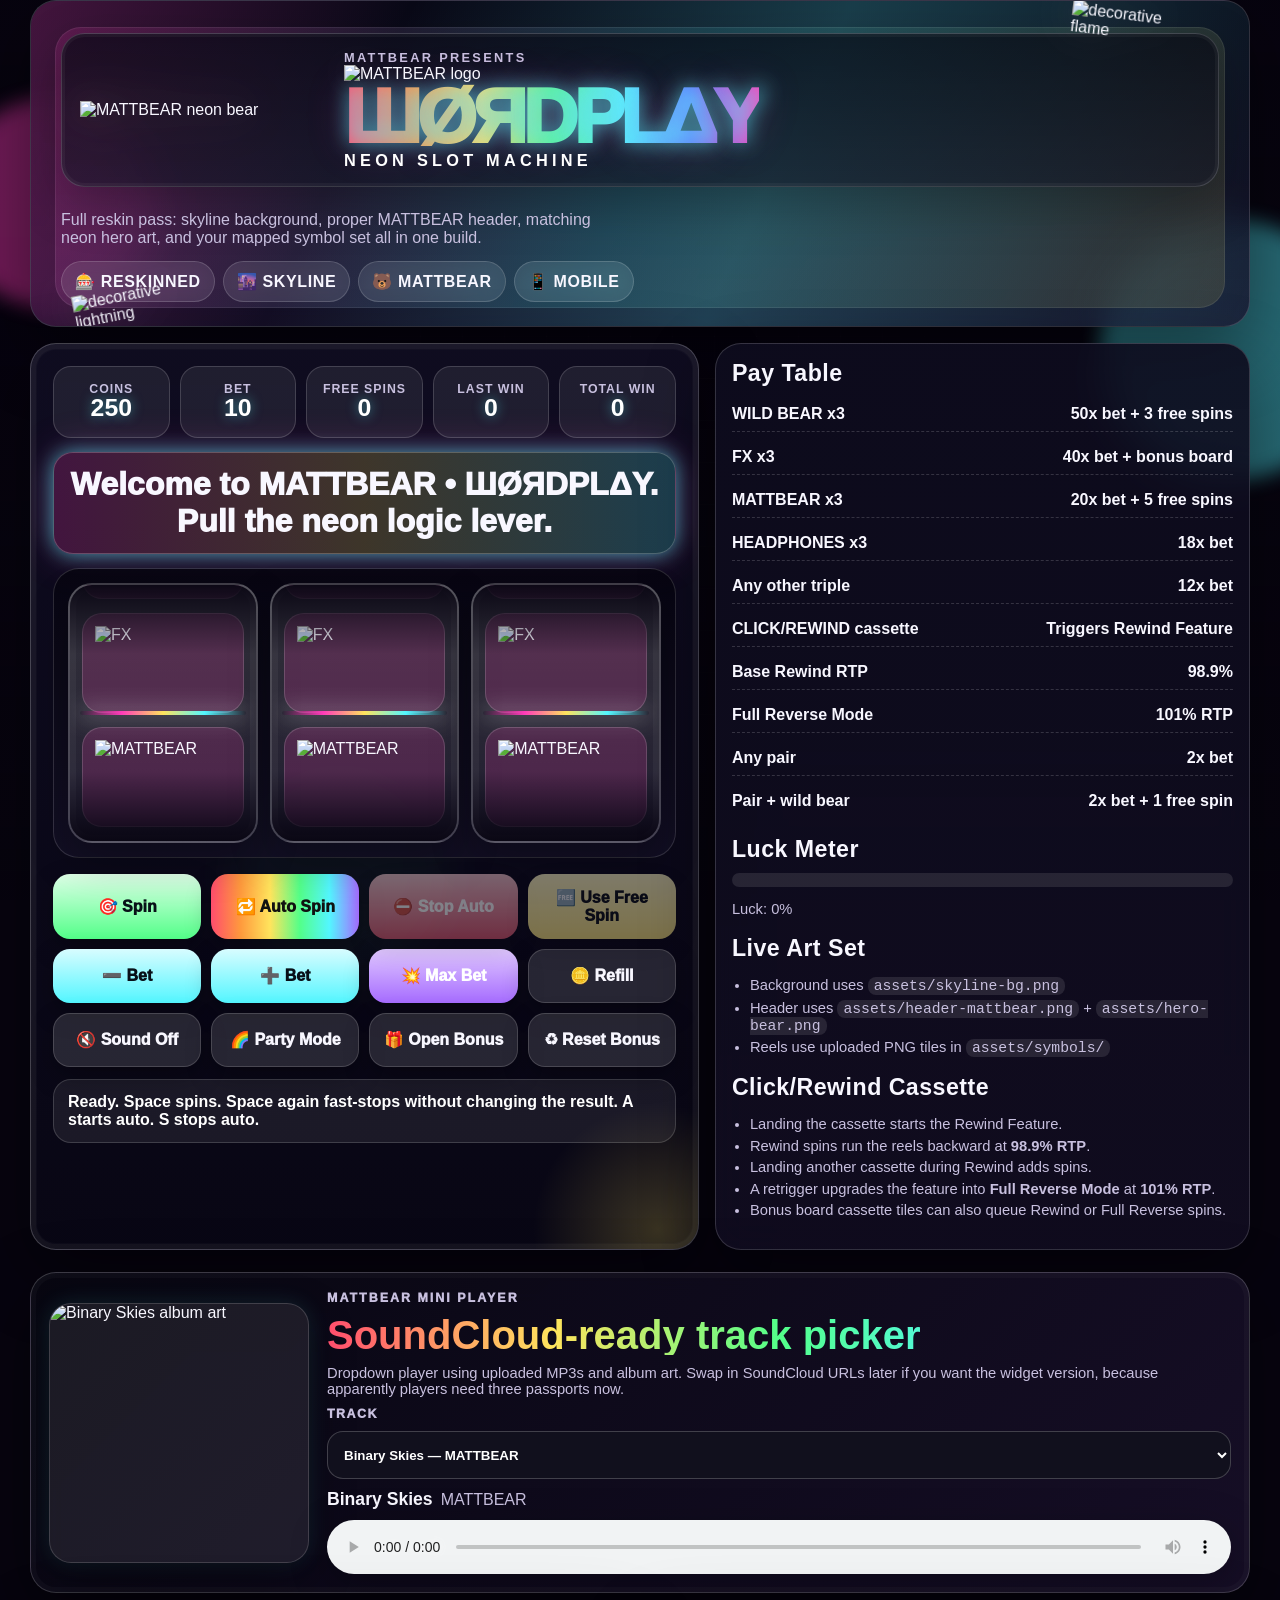
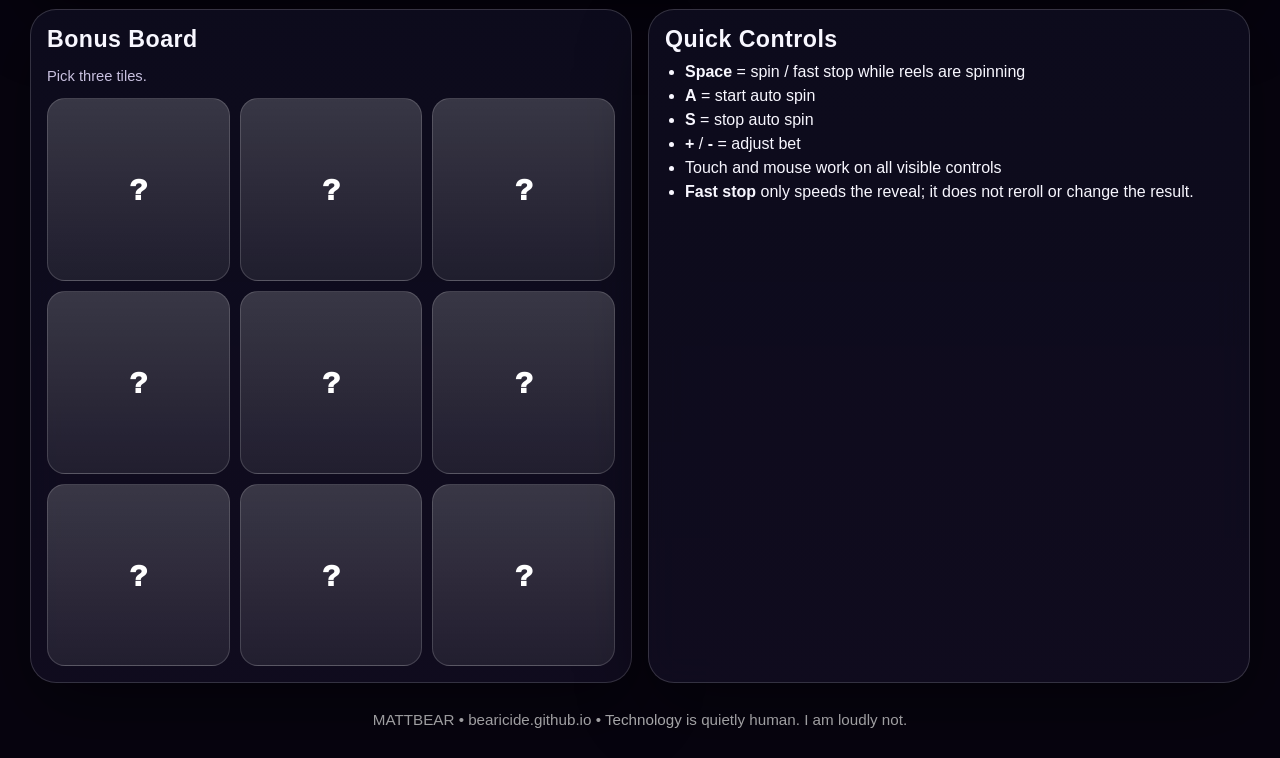
==== index.html @ 3fa339d3 "Add files via upload" ====
<!DOCTYPE html>
<html lang="en">
<head>
  <meta charset="UTF-8" />
  <meta name="viewport" content="width=device-width, initial-scale=1.0, viewport-fit=cover" />
  <title>MATTBEAR • ШØЯDPLΔY Slot Machine</title>
  <meta name="description" content="Multi-file image-ready Wordplay slot machine with auto spin, bonus board, touch controls, and mobile-friendly layout." />
  <link rel="preload" href="assets/skyline-bg.png" as="image" type="image/svg+xml" />
  <link rel="preload" href="assets/jackpot-wordplay.png" as="image" type="image/svg+xml" />
  <link rel="stylesheet" href="css/style.css" />
</head>
<body>
  <div class="bg-grid" aria-hidden="true"></div>
  <div class="orb one" aria-hidden="true"></div>
  <div class="orb two" aria-hidden="true"></div>
  <div class="orb three" aria-hidden="true"></div>

  <main class="wrap">
    <header class="top-card">
      <div class="hero-frame">
        <img class="sticker flame" src="assets/deco-flame.png" alt="decorative flame" />
        <img class="sticker bolt" src="assets/deco-lightning.png" alt="decorative lightning" />
        <div class="brand-row">
          <div class="hero-copy">
            <div class="marquee marquee-rich">
              <div class="marquee-art">
                <img class="hero-bear" src="assets/hero-bear.png" alt="MATTBEAR neon bear" />
              </div>
              <div class="marquee-copy">
                <div class="marquee-kicker">MATTBEAR presents</div>
                <img class="wordmark" src="assets/header-mattbear.png" alt="MATTBEAR logo" />
                <div class="marquee-title">ШØЯDPLΔY</div>
                <div class="marquee-sub">neon slot machine</div>
              </div>
            </div>
            <p class="tagline">Full reskin pass: skyline background, proper MATTBEAR header, matching neon hero art, and your mapped symbol set all in one build.</p>
          </div>
          <div class="badge-stack">
            <span class="badge">🎰 reskinned</span>
            <span class="badge">🌆 skyline</span>
            <span class="badge">🐻 mattbear</span>
            <span class="badge">📱 mobile</span>
          </div>
        </div>
      </div>
    </header>

    <section class="grid">
      <section class="machine" aria-labelledby="machine-title">
        <h1 class="sr-only" id="machine-title">Wordplay slot machine</h1>

        <div class="hud">
          <div class="stat"><small>Coins</small><strong id="coins">250</strong></div>
          <div class="stat"><small>Bet</small><strong id="bet">10</strong></div>
          <div class="stat"><small>Free Spins</small><strong id="freeSpins">0</strong></div>
          <div class="stat"><small>Last Win</small><strong id="lastWin">0</strong></div>
          <div class="stat"><small>Total Win</small><strong id="totalWin">0</strong></div>
        </div>

        <div class="jackpot" id="jackpotText">Welcome to MATTBEAR • ШØЯDPLΔY. Pull the neon logic lever.</div>

        <div class="reels" aria-label="slot machine reels">
          <div class="reel" id="reel0"><div class="strip" id="strip0"></div></div>
          <div class="reel" id="reel1"><div class="strip" id="strip1"></div></div>
          <div class="reel" id="reel2"><div class="strip" id="strip2"></div></div>
        </div>

        <div class="controls">
          <button class="btn green" id="spinBtn" type="button">🎯 Spin</button>
          <button class="btn rainbow" id="autoBtn" type="button">🔁 Auto Spin</button>
          <button class="btn red" id="stopBtn" type="button">⛔ Stop Auto</button>
          <button class="btn yellow" id="freeBtn" type="button">🆓 Use Free Spin</button>
        </div>

        <div class="secondary-controls">
          <button class="btn cyan" id="betDownBtn" type="button">➖ Bet</button>
          <button class="btn cyan" id="betUpBtn" type="button">➕ Bet</button>
          <button class="btn purple" id="maxBtn" type="button">💥 Max Bet</button>
          <button class="btn dark" id="refillBtn" type="button">🪙 Refill</button>
        </div>

        <div class="secondary-controls tertiary">
          <button class="btn dark" id="soundBtn" type="button" aria-pressed="false">🔇 Sound Off</button>
          <button class="btn dark" id="partyBtn" type="button" aria-pressed="false">🌈 Party Mode</button>
          <button class="btn dark" id="openBonusBtn" type="button">🎁 Open Bonus</button>
          <button class="btn dark" id="resetBonusBtn" type="button">♻ Reset Bonus</button>
        </div>

        <p class="status" id="status">Ready. Space spins. Space again fast-stops without changing the result. A starts auto. S stops auto.</p>
      </section>

      <aside class="side-card">
        <h2>Pay Table</h2>
        <div class="paytable">
          <div class="pay-row"><span>WILD BEAR x3</span><span>50x bet + 3 free spins</span></div>
          <div class="pay-row"><span>FX x3</span><span>40x bet + bonus board</span></div>
          <div class="pay-row"><span>MATTBEAR x3</span><span>20x bet + 5 free spins</span></div>
          <div class="pay-row"><span>HEADPHONES x3</span><span>18x bet</span></div>
          <div class="pay-row"><span>Any other triple</span><span>12x bet</span></div>
          <div class="pay-row"><span>CLICK/REWIND cassette</span><span>Triggers Rewind Feature</span></div>
          <div class="pay-row"><span>Base Rewind RTP</span><span>98.9%</span></div>
          <div class="pay-row"><span>Full Reverse Mode</span><span>101% RTP</span></div>
          <div class="pay-row"><span>Any pair</span><span>2x bet</span></div>
          <div class="pay-row"><span>Pair + wild bear</span><span>2x bet + 1 free spin</span></div>
        </div>

        <h2 class="section-gap">Luck Meter</h2>
        <div class="meter"><div class="fill" id="hypeFill"></div></div>
        <p class="mini" id="hypeText">Luck: 0%</p>

        <h2 class="section-gap">Live Art Set</h2>
        <ul class="mini list-tight">
          <li>Background uses <code>assets/skyline-bg.png</code></li>
          <li>Header uses <code>assets/header-mattbear.png</code> + <code>assets/hero-bear.png</code></li>
          <li>Reels use uploaded PNG tiles in <code>assets/symbols/</code></li>
        </ul>

        <h2 class="section-gap">Click/Rewind Cassette</h2>
        <ul class="mini list-tight">
          <li>Landing the cassette starts the Rewind Feature.</li>
          <li>Rewind spins run the reels backward at <strong>98.9% RTP</strong>.</li>
          <li>Landing another cassette during Rewind adds spins.</li>
          <li>A retrigger upgrades the feature into <strong>Full Reverse Mode</strong> at <strong>101% RTP</strong>.</li>
          <li>Bonus board cassette tiles can also queue Rewind or Full Reverse spins.</li>
        </ul>
      </aside>
    </section>


    <section class="player-card" aria-labelledby="player-title">
      <div class="player-art-wrap">
        <img id="playerArt" class="player-art" src="assets/album-art/binary-skies.png" alt="Binary Skies album art" />
      </div>
      <div class="player-main">
        <div class="player-kicker">MATTBEAR mini player</div>
        <h2 id="player-title">SoundCloud-ready track picker</h2>
        <p class="mini player-note">Dropdown player using uploaded MP3s and album art. Swap in SoundCloud URLs later if you want the widget version, because apparently players need three passports now.</p>
        <label class="track-label" for="trackSelect">Track</label>
        <select id="trackSelect" class="track-select" aria-label="Choose a track"></select>
        <div class="now-playing">
          <strong id="nowTitle">Binary Skies</strong>
          <span id="nowArtist">MATTBEAR</span>
        </div>
        <audio id="miniAudio" class="mini-audio" preload="metadata" controls src="audio/tracks/binary-skies.mp3"></audio>
      </div>
    </section>

    <section class="row">
      <section class="bonus-card">
        <h2>Bonus Board</h2>
        <p class="mini" id="bonusStatus">Pick three tiles.</p>
        <div class="bonus-grid" id="bonusGrid"></div>
      </section>

      <section class="readme-card">
        <h2>Quick Controls</h2>
        <ul>
          <li><strong>Space</strong> = spin / fast stop while reels are spinning</li>
          <li><strong>A</strong> = start auto spin</li>
          <li><strong>S</strong> = stop auto spin</li>
          <li><strong>+</strong> / <strong>-</strong> = adjust bet</li>
          <li>Touch and mouse work on all visible controls</li>
          <li><strong>Fast stop</strong> only speeds the reveal; it does not reroll or change the result.</li>
        </ul>
      </section>
    </section>
  </main>

  <footer class="footer">MATTBEAR • bearicide.github.io • Technology is quietly human. I am loudly not.</footer>
  <script src="js/app.js"></script>
</body>
</html>
---- css/style.css ----
:root{
  --bg:#080512;
  --panel:rgba(18,14,34,.88);
  --ink:#f8f7ff;
  --muted:#c8c0df;
  --line:rgba(255,255,255,.16);
  --pink:#ff3cb9;
  --red:#ff4d6d;
  --orange:#ff9a3d;
  --yellow:#ffe45d;
  --green:#53ff89;
  --cyan:#53f6ff;
  --blue:#5b7cff;
  --purple:#a66cff;
  --shadow:0 24px 70px rgba(0,0,0,.42);
  --glow:0 0 20px rgba(83,246,255,.62),0 0 42px rgba(255,60,185,.28);
  --radius:26px;
  --max:1220px;
}
*{box-sizing:border-box}
html{scroll-behavior:smooth;-webkit-text-size-adjust:100%}
body{
  margin:0;
  min-height:100vh;
  color:var(--ink);
  font-family:Bahnschrift,"Arial Narrow","Trebuchet MS",Arial,sans-serif;
  background:#07040f url('../assets/skyline-bg.png') center bottom/cover fixed no-repeat;
  overflow-x:hidden;
}
button,input{font:inherit}
button{touch-action:manipulation;-webkit-tap-highlight-color:transparent}
.wrap{width:min(calc(100% - 22px),var(--max));margin:0 auto;position:relative;z-index:2}
.bg-grid{position:fixed;inset:0;pointer-events:none;opacity:.18;background-image:linear-gradient(rgba(255,255,255,.08) 1px,transparent 1px),linear-gradient(90deg,rgba(255,255,255,.08) 1px,transparent 1px);background-size:42px 42px;mask-image:radial-gradient(circle at center,#000,transparent 76%);z-index:0}
.orb{position:fixed;border-radius:999px;filter:blur(10px);opacity:.42;pointer-events:none;z-index:1;animation:floaty 9s ease-in-out infinite}
.orb.one{width:210px;height:210px;left:-52px;top:98px;background:var(--pink)}
.orb.two{width:260px;height:260px;right:-80px;top:220px;background:var(--cyan);animation-delay:-3s}
.orb.three{width:220px;height:220px;left:18%;bottom:-80px;background:var(--green);animation-delay:-6s}
.top-card,.machine,.side-card,.bonus-card,.readme-card{background:linear-gradient(180deg,rgba(255,255,255,.1),rgba(255,255,255,.055));border:1px solid var(--line);box-shadow:var(--shadow);border-radius:var(--radius);backdrop-filter:blur(18px)}
header{padding:28px 0 14px}
.top-card{padding:22px;overflow:hidden;position:relative}
.top-card:before{content:"";position:absolute;inset:-2px;background:linear-gradient(115deg,rgba(255,60,185,.24),transparent 28%,rgba(83,246,255,.22) 60%,transparent);pointer-events:none}
.brand-row{display:flex;justify-content:space-between;gap:14px;align-items:flex-start;position:relative;z-index:2;flex-wrap:wrap}
.hero-copy{flex:1 1 620px}
.hero-logo{display:block;width:min(100%,680px);height:auto;max-height:180px;object-fit:contain;filter:drop-shadow(0 0 18px rgba(255,60,185,.45)) drop-shadow(0 0 26px rgba(83,246,255,.22))}
.tagline{margin:12px 0 0;max-width:72ch;color:var(--muted);font-size:1.03rem}
.badge-stack{display:flex;flex-wrap:wrap;gap:8px;justify-content:flex-end}
.badge{display:inline-flex;align-items:center;gap:8px;border:1px solid var(--line);border-radius:999px;padding:10px 13px;background:rgba(255,255,255,.09);font-weight:900;text-transform:uppercase;letter-spacing:.04em}
.grid{display:grid;grid-template-columns:minmax(0,1.1fr) minmax(300px,.88fr);gap:16px;margin:16px auto 22px}
.machine{padding:18px;position:relative;overflow:hidden}
.machine:after{content:"";position:absolute;right:-90px;bottom:-110px;width:260px;height:260px;border-radius:50%;background:radial-gradient(circle,rgba(255,228,93,.2),transparent 68%);pointer-events:none}
.hud{display:grid;grid-template-columns:repeat(5,1fr);gap:10px;margin-bottom:14px}
.stat{border:1px solid var(--line);border-radius:18px;background:rgba(255,255,255,.075);padding:12px;text-align:center;min-height:72px;display:grid;align-content:center}
.stat small{display:block;color:var(--muted);font-size:.77rem;text-transform:uppercase;letter-spacing:.08em;font-weight:900}
.stat strong{font-size:1.55rem;line-height:1;color:#fff;text-shadow:0 0 12px rgba(83,246,255,.5)}
.jackpot{border-radius:20px;padding:13px 14px;text-align:center;font-weight:1000;font-size:clamp(1.15rem,3.2vw,2.15rem);background:linear-gradient(90deg,rgba(255,60,185,.28),rgba(255,228,93,.25),rgba(83,246,255,.26));box-shadow:var(--glow);border:1px solid rgba(255,255,255,.22);margin-bottom:14px}
.reels{display:grid;grid-template-columns:repeat(3,1fr);gap:12px;margin:12px 0 16px}
.reel{height:220px;border-radius:24px;background:linear-gradient(180deg,rgba(255,255,255,.16),rgba(255,255,255,.065));border:2px solid rgba(255,255,255,.16);position:relative;overflow:hidden;box-shadow:inset 0 0 0 6px rgba(255,255,255,.04),0 18px 40px rgba(0,0,0,.25)}
.reel:before{content:"";position:absolute;left:10px;right:10px;top:50%;height:4px;transform:translateY(-50%);border-radius:999px;background:linear-gradient(90deg,transparent,var(--pink),var(--yellow),var(--cyan),transparent);box-shadow:0 0 22px rgba(255,255,255,.8);z-index:3}
.reel:after{content:"";position:absolute;inset:0;background:linear-gradient(180deg,rgba(8,5,18,.95),transparent 27%,transparent 73%,rgba(8,5,18,.95));z-index:2;pointer-events:none}
.strip{display:flex;flex-direction:column;gap:12px;transform:translateY(-82px);padding:12px}
.symbol{height:86px;border-radius:18px;display:grid;place-items:center;background:rgba(8,5,18,.72);border:1px solid rgba(255,255,255,.16);position:relative;overflow:hidden}
.symbol img{display:block;width:100%;height:100%;object-fit:contain;padding:4px}
.symbol span{display:grid;place-items:center;width:100%;height:100%;font-size:1.2rem;font-weight:900;letter-spacing:.06em}
.reel.spinning .strip{animation:spin .14s linear infinite}
.reel.win{border-color:rgba(255,228,93,.92);box-shadow:0 0 20px rgba(255,228,93,.72),0 0 44px rgba(255,60,185,.33),inset 0 0 0 6px rgba(255,228,93,.08)}
.controls,.secondary-controls{display:grid;grid-template-columns:repeat(4,1fr);gap:10px}
.secondary-controls{margin-top:10px}
.btn{border:none;border-radius:17px;padding:14px 12px;min-height:54px;color:#081018;cursor:pointer;font-weight:1000;box-shadow:0 10px 26px rgba(0,0,0,.28);transition:transform .16s ease,filter .16s ease,box-shadow .16s ease}
.btn:hover,.btn:focus-visible{transform:translateY(-2px);filter:saturate(1.13) brightness(1.06)}
.btn:active{transform:translateY(1px) scale(.99)}
.btn:disabled{opacity:.48;cursor:not-allowed;transform:none;filter:grayscale(.25)}
.green{background:linear-gradient(180deg,#dfffe8,#53ff89)} .yellow{background:linear-gradient(180deg,#fff8b2,#ffe45d)} .cyan{background:linear-gradient(180deg,#d8fcff,#53f6ff)} .pink{background:linear-gradient(180deg,#ffc0e9,#ff3cb9);color:#fff} .purple{background:linear-gradient(180deg,#e0c8ff,#a66cff);color:#fff} .red{background:linear-gradient(180deg,#ffc2cc,#ff4d6d);color:#fff} .dark{background:rgba(255,255,255,.12);color:var(--ink);border:1px solid var(--line)} .rainbow{background:linear-gradient(90deg,#ff4d6d,#ff9a3d,#ffe45d,#53ff89,#53f6ff,#a66cff);color:#111}
.status{margin:12px 0 0;border:1px solid var(--line);background:rgba(255,255,255,.075);padding:13px 14px;border-radius:18px;font-weight:900;color:#fff}
.side-card,.bonus-card,.readme-card{padding:16px}
.side-card h2,.bonus-card h2,.readme-card h2{margin:0 0 10px;font-size:1.45rem}
.section-gap{margin-top:18px !important}
.paytable{display:grid;gap:8px}
.pay-row{display:flex;justify-content:space-between;gap:12px;border-bottom:1px dashed rgba(255,255,255,.16);padding:8px 0;font-weight:900}
.pay-row:last-child{border-bottom:none}
.meter{height:14px;border-radius:999px;background:rgba(255,255,255,.1);overflow:hidden;margin-top:8px}
.fill{height:100%;width:0%;background:linear-gradient(90deg,var(--pink),var(--yellow),var(--green),var(--cyan));transition:width .2s ease}
.mini{font-size:.92rem;color:var(--muted)}
.list-tight{padding-left:18px}
.list-tight li{margin:.35rem 0}
.row{display:grid;gap:16px;grid-template-columns:1fr 1fr;margin-bottom:28px}
.bonus-grid{display:grid;grid-template-columns:repeat(3,1fr);gap:10px;margin-top:10px}
.bonus-tile{aspect-ratio:1;border:none;border-radius:18px;background:linear-gradient(180deg,rgba(255,255,255,.18),rgba(255,255,255,.08));color:#fff;font-size:1.9rem;font-weight:1000;cursor:pointer;border:1px solid var(--line)}
.bonus-tile.revealed{background:linear-gradient(180deg,rgba(83,255,137,.34),rgba(83,246,255,.16));box-shadow:0 0 18px rgba(83,255,137,.38)}
.readme-card ul{margin:8px 0 0;padding-left:20px}
.readme-card li{margin:6px 0}
.footer{padding:0 0 30px;text-align:center;color:rgba(255,255,255,.72);font-size:.95rem}
.spark{position:fixed;width:12px;height:12px;border-radius:50%;background:radial-gradient(circle,#fff,var(--yellow),transparent 70%);z-index:20;pointer-events:none;animation:sparkFly 1.25s ease-out forwards;transform:translate(-50%,-50%)}
.spark:before,.spark:after{content:"";position:absolute;left:50%;top:50%;width:2px;height:20px;background:linear-gradient(180deg,transparent,#fff,transparent);transform:translate(-50%,-50%)}
.spark:after{transform:translate(-50%,-50%) rotate(90deg)}
body.flash:before{content:"";position:fixed;inset:0;background:radial-gradient(circle,rgba(255,255,255,.94),rgba(255,255,255,.08),transparent 72%);z-index:30;pointer-events:none;animation:flash .42s ease-out forwards}
body.party .jackpot,body.party .badge,body.party .btn{animation:partyPulse 1.1s ease-in-out infinite alternate}
.sr-only{position:absolute;width:1px;height:1px;padding:0;margin:-1px;overflow:hidden;clip:rect(0,0,0,0);white-space:nowrap;border:0}
code{background:rgba(255,255,255,.1);padding:1px 6px;border-radius:8px}
@keyframes spin{from{transform:translateY(-82px)}to{transform:translateY(-180px)}}
@keyframes floaty{0%,100%{transform:translateY(0)}50%{transform:translateY(14px)}}
@keyframes partyPulse{from{filter:saturate(1) brightness(1)}to{filter:saturate(1.35) brightness(1.15)}}
@keyframes flash{from{opacity:.92}to{opacity:0}}
@keyframes sparkFly{from{transform:translate(-50%,-50%) scale(1);opacity:1}to{transform:translate(calc(-50% + var(--dx,0px)), calc(-50% + var(--dy,0px))) scale(.12);opacity:0}}
@media (max-width: 980px){
  .grid,.row{grid-template-columns:1fr}
}
@media (max-width: 760px){
  .wrap{width:min(calc(100% - 12px),var(--max))}
  header{padding:14px 0 10px}
  .top-card,.machine,.side-card,.bonus-card,.readme-card{border-radius:22px}
  .hud{grid-template-columns:repeat(2,1fr)}
  .controls,.secondary-controls{grid-template-columns:repeat(2,1fr)}
  .reel{height:185px}
  .strip{transform:translateY(-66px)}
  .symbol{height:72px}
  @keyframes spin{from{transform:translateY(-66px)}to{transform:translateY(-154px)}}
}

/* Real asset skin */
body:before{
  content:"";
  position:fixed;
  inset:0;
  pointer-events:none;
  background:linear-gradient(180deg,rgba(7,4,15,.10),rgba(7,4,15,.40) 52%,rgba(7,4,15,.78));
  z-index:0;
}
.top-card,.machine,.side-card,.bonus-card,.readme-card{
  background:linear-gradient(180deg,rgba(18,17,28,.86),rgba(18,17,28,.66));
}


/* preview-fix overrides */
.top-card{padding:24px 24px 18px;background:linear-gradient(180deg,rgba(12,10,26,.88),rgba(24,18,44,.74));}
.hero-copy{display:flex;flex-direction:column;gap:12px}
.marquee{display:flex;align-items:center;gap:18px;flex-wrap:wrap;padding:12px 14px;border-radius:24px;background:linear-gradient(180deg,rgba(255,255,255,.10),rgba(255,255,255,.05));border:1px solid rgba(255,255,255,.18);box-shadow:0 0 0 3px rgba(255,255,255,.04) inset, 0 16px 50px rgba(0,0,0,.28)}
.marquee-icon-wrap{width:110px;height:110px;display:grid;place-items:center;border-radius:22px;background:linear-gradient(180deg,rgba(255,255,255,.1),rgba(255,255,255,.04));border:1px solid rgba(255,255,255,.14)}
.marquee-icon{width:86px;height:86px;object-fit:contain;filter:drop-shadow(0 0 14px rgba(255,255,255,.18))}
.marquee-kicker{text-transform:uppercase;letter-spacing:.18em;font-size:.8rem;color:var(--muted);font-weight:900}
.marquee-title{font-size:clamp(2.8rem,7vw,5.9rem);line-height:.88;font-weight:1000;letter-spacing:-.06em;text-transform:uppercase;background:linear-gradient(90deg,#ff4d6d,#ff9a3d,#ffe45d,#53ff89,#53f6ff,#5b7cff,#ff3cb9);-webkit-background-clip:text;background-clip:text;color:transparent;text-shadow:var(--glow)}
.marquee-sub{text-transform:uppercase;letter-spacing:.22em;font-size:1rem;color:#fff;font-weight:900}
.machine{padding:22px;background:linear-gradient(180deg,rgba(16,13,34,.92),rgba(9,7,21,.92));border:1px solid rgba(255,255,255,.22);box-shadow:0 0 0 5px rgba(255,255,255,.03) inset,var(--shadow)}
.reels{padding:14px;border-radius:26px;background:linear-gradient(180deg,rgba(7,5,16,.86),rgba(20,16,38,.86));border:1px solid rgba(255,255,255,.15)}
.reel{height:260px;background:linear-gradient(180deg,rgba(255,255,255,.18),rgba(255,255,255,.07));}
.strip{gap:14px;transform:translateY(-98px)}
.symbol{height:100px;padding:8px;border-radius:20px;background:linear-gradient(180deg,rgba(255,255,255,.14),rgba(255,255,255,.06));}
.symbol img{width:100%;height:100%;object-fit:contain}
.symbol .label{position:absolute;left:8px;right:8px;bottom:6px;text-align:center;font-size:.66rem;letter-spacing:.08em;text-transform:uppercase;color:#fff;font-weight:900;text-shadow:0 1px 3px rgba(0,0,0,.5)}
.jackpot{font-size:clamp(1.2rem,2.8vw,2rem)}
.side-card,.bonus-card,.readme-card{background:linear-gradient(180deg,rgba(14,12,30,.9),rgba(18,14,34,.82));}
@keyframes spin{from{transform:translateY(-98px)}to{transform:translateY(-214px)}}
@media (max-width:760px){.marquee{padding:10px 12px}.marquee-icon-wrap{width:82px;height:82px}.marquee-icon{width:62px;height:62px}.marquee-title{font-size:clamp(2.2rem,11vw,4rem)}.reel{height:210px}.strip{transform:translateY(-78px)}.symbol{height:84px;padding-bottom:8px}@keyframes spin{from{transform:translateY(-78px)}to{transform:translateY(-182px)}}}


/* full reskin */
.top-card{padding:26px 24px 18px;overflow:hidden;background:linear-gradient(180deg,rgba(10,10,24,.90),rgba(24,18,44,.78));}
.hero-frame{position:relative;border-radius:26px;padding:6px;background:linear-gradient(120deg,rgba(255,60,185,.16),rgba(83,246,255,.12),rgba(255,228,93,.12));box-shadow:0 0 0 1px rgba(255,255,255,.08) inset}
.marquee-rich{align-items:center;gap:24px;padding:16px 18px;background:linear-gradient(180deg,rgba(6,8,20,.72),rgba(18,20,36,.62));}
.marquee-art{flex:0 0 auto;display:grid;place-items:center}
.hero-bear{width:min(240px,34vw);height:auto;object-fit:contain;filter:drop-shadow(0 0 18px rgba(255,255,255,.12)) drop-shadow(0 0 28px rgba(255,228,93,.24))}
.wordmark{display:block;width:min(520px,100%);height:auto;max-height:120px;object-fit:contain;filter:drop-shadow(0 0 18px rgba(255,255,255,.12))}
.marquee-title{font-size:clamp(2.4rem,6vw,4.8rem)}
.marquee-sub{font-size:1.02rem;letter-spacing:.26em}
.tagline{font-size:1rem;max-width:64ch}
.sticker{position:absolute;z-index:3;pointer-events:none;filter:drop-shadow(0 0 18px rgba(255,255,255,.14))}
.sticker.flame{right:22px;top:-20px;width:min(132px,16vw);transform:rotate(7deg)}
.sticker.bolt{left:18px;bottom:-14px;width:min(112px,13vw);transform:rotate(-11deg)}
.badge-stack{align-items:flex-start}
.badge{backdrop-filter:blur(10px)}
.machine{border:1px solid rgba(255,255,255,.24)}
.machine:before{content:"";position:absolute;inset:-1px;border-radius:inherit;pointer-events:none;box-shadow:0 0 0 1px rgba(255,255,255,.05) inset,0 0 0 7px rgba(255,255,255,.02) inset}
.jackpot{background:linear-gradient(90deg,rgba(255,60,185,.22),rgba(255,228,93,.20),rgba(83,246,255,.22));}
.side-card h2,.bonus-card h2,.readme-card h2{letter-spacing:.02em}
@media (max-width: 760px){
  .top-card{padding:16px 14px 14px}
  .marquee-rich{padding:12px;gap:12px}
  .hero-bear{width:min(130px,34vw)}
  .wordmark{max-height:72px}
  .sticker.flame{width:74px;right:8px;top:-8px}
  .sticker.bolt{width:60px;left:8px;bottom:-8px}
}


/* mini player */
.player-card{
  display:grid;
  grid-template-columns: minmax(180px, 260px) minmax(0,1fr);
  gap:18px;
  align-items:center;
  margin:0 auto 16px;
  padding:18px;
  border-radius:var(--radius);
  background:linear-gradient(135deg,rgba(8,7,18,.94),rgba(25,16,42,.88));
  border:1px solid rgba(255,255,255,.20);
  box-shadow:var(--shadow),0 0 0 5px rgba(255,255,255,.025) inset;
  backdrop-filter:blur(18px);
}
.player-art-wrap{
  aspect-ratio:1;
  border-radius:22px;
  overflow:hidden;
  background:rgba(255,255,255,.08);
  border:1px solid rgba(255,255,255,.16);
  box-shadow:0 16px 44px rgba(0,0,0,.35),0 0 22px rgba(83,246,255,.12);
}
.player-art{
  display:block;
  width:100%;
  height:100%;
  object-fit:cover;
}
.player-main{
  display:grid;
  gap:10px;
  min-width:0;
}
.player-kicker{
  text-transform:uppercase;
  letter-spacing:.16em;
  color:var(--muted);
  font-size:.78rem;
  font-weight:1000;
}
.player-card h2{
  margin:0;
  font-size:clamp(1.55rem,3.2vw,2.5rem);
  line-height:1;
  background:linear-gradient(90deg,#ff4d6d,#ffe45d,#53ff89,#53f6ff,#ff3cb9);
  -webkit-background-clip:text;
  background-clip:text;
  color:transparent;
}
.player-note{margin:0}
.track-label{
  color:var(--muted);
  font-size:.78rem;
  text-transform:uppercase;
  letter-spacing:.12em;
  font-weight:1000;
}
.track-select{
  width:100%;
  min-height:48px;
  border-radius:16px;
  border:1px solid rgba(255,255,255,.20);
  background:#11101d;
  color:#fff;
  padding:0 12px;
  font-weight:900;
}
.now-playing{
  display:flex;
  gap:8px;
  flex-wrap:wrap;
  align-items:baseline;
}
.now-playing strong{font-size:1.1rem}
.now-playing span{color:var(--muted)}
.mini-audio{
  width:100%;
  min-height:44px;
  filter:drop-shadow(0 8px 18px rgba(0,0,0,.25));
}
@media (max-width:760px){
  .player-card{grid-template-columns:1fr;padding:14px}
  .player-art-wrap{max-width:240px;margin:0 auto;width:100%}
}


/* Click/Rewind Cassette feature */
body.rewind-mode .jackpot,
body.rewind-mode .status{
  box-shadow:0 0 22px rgba(83,246,255,.50),0 0 38px rgba(255,228,93,.22);
  border-color:rgba(83,246,255,.45);
}
body.full-reverse-mode .jackpot,
body.full-reverse-mode .status{
  box-shadow:0 0 24px rgba(255,60,185,.58),0 0 46px rgba(83,246,255,.28);
  border-color:rgba(255,60,185,.56);
}
.reel.rewinding .strip{animation:spinReverse .14s linear infinite}
.reel.full-reverse-reel{border-color:rgba(255,60,185,.85);box-shadow:0 0 18px rgba(255,60,185,.55),0 0 38px rgba(83,246,255,.28),inset 0 0 0 6px rgba(255,255,255,.05)}
@keyframes spinReverse{from{transform:translateY(-214px)}to{transform:translateY(-98px)}}
@media (max-width:760px){@keyframes spinReverse{from{transform:translateY(-182px)}to{transform:translateY(-78px)}}}

.symbol .label{display:none !important}
.symbol-missing{background:rgba(255,60,185,.18);}
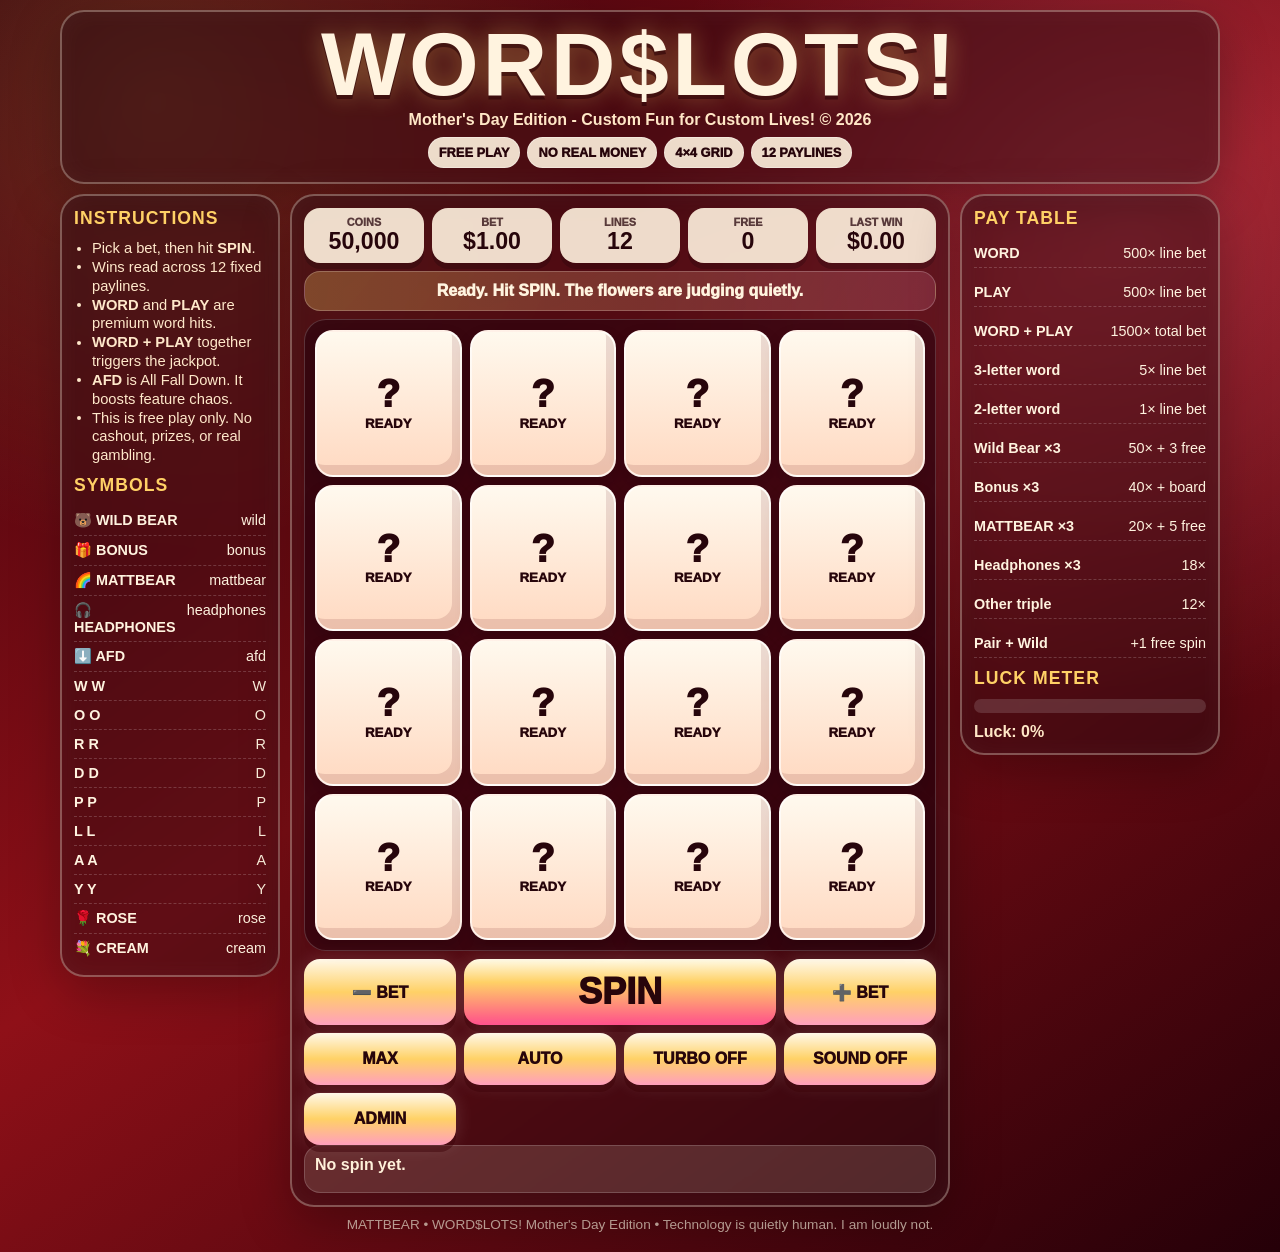
==== commit 5385e99e: "Replace live index with Mother’s Day WORD$LOTS build" ====
--- a/index.html
+++ b/index.html
@@ -1,172 +1,50 @@
 <!DOCTYPE html>
 <html lang="en">
 <head>
-  <meta charset="UTF-8" />
-  <meta name="viewport" content="width=device-width, initial-scale=1.0, viewport-fit=cover" />
-  <title>MATTBEAR • ШØЯDPLΔY Slot Machine</title>
-  <meta name="description" content="Multi-file image-ready Wordplay slot machine with auto spin, bonus board, touch controls, and mobile-friendly layout." />
-  <link rel="preload" href="assets/skyline-bg.png" as="image" type="image/svg+xml" />
-  <link rel="preload" href="assets/jackpot-wordplay.png" as="image" type="image/svg+xml" />
-  <link rel="stylesheet" href="css/style.css" />
+<meta charset="UTF-8" />
+<meta name="viewport" content="width=device-width, initial-scale=1.0, viewport-fit=cover" />
+<title>MATTBEAR - WORD$LOTS! Mother's Day Edition</title>
+<meta name="description" content="MATTBEAR WORD$LOTS! Mother's Day Edition. Free-play browser slot prototype. No real money or gambling." />
+<meta name="theme-color" content="#8f1018" />
+<link rel="manifest" href="manifest.webmanifest" />
+<style>
+:root{--red:#8f1018;--red2:#c9223a;--cream:#fff3df;--cream2:#ffe1c2;--pink:#ff8fb6;--gold:#ffd166;--ink:#27050b;--deep:#130005;--glass:rgba(255,243,223,.14);--line:rgba(255,243,223,.32)}*{box-sizing:border-box}html,body{margin:0;min-height:100%;background:#130005;color:var(--cream);font-family:Bahnschrift,"Arial Narrow",Arial,sans-serif}body{background:radial-gradient(circle at 12% 8%,rgba(255,209,102,.18),transparent 28%),radial-gradient(circle at 88% 18%,rgba(255,143,182,.22),transparent 32%),linear-gradient(145deg,#3a020b 0%,#8f1018 48%,#250008 100%);overflow-x:hidden}button,input,select{font:inherit}button{touch-action:manipulation}.wrap{width:min(1180px,100%);margin:0 auto;padding:10px;display:grid;gap:10px}.hero,.panel,.machine{border:2px solid var(--line);border-radius:24px;background:rgba(43,12,18,.46);box-shadow:0 16px 50px rgba(0,0,0,.28),inset 0 0 28px rgba(255,255,255,.045);backdrop-filter:blur(7px)}.hero{padding:14px;display:grid;gap:8px;text-align:center}.title{margin:0;text-transform:uppercase;letter-spacing:.04em;font-size:clamp(2rem,7vw,5.7rem);line-height:.86;text-shadow:0 4px 0 rgba(40,0,5,.55),0 0 24px rgba(255,209,102,.42)}.sub{margin:0;color:#ffe7c7;font-weight:900}.badges{display:flex;gap:7px;flex-wrap:wrap;justify-content:center}.badge{border:1px solid rgba(255,255,255,.35);border-radius:999px;background:rgba(255,243,223,.9);color:var(--ink);font-weight:1000;padding:7px 10px;text-transform:uppercase;font-size:.8rem}.layout{display:grid;grid-template-columns:220px minmax(320px,1fr) 260px;gap:10px;align-items:start}.panel{padding:12px;display:grid;gap:10px}.panel h2{margin:0;color:var(--gold);text-transform:uppercase;letter-spacing:.06em;font-size:1.1rem}.instructions{margin:0;padding-left:18px;color:#ffe8ca;line-height:1.28;font-size:.92rem}.machine{padding:12px;position:relative;overflow:hidden}.hud{display:grid;grid-template-columns:repeat(5,1fr);gap:8px}.stat{border-radius:16px;background:rgba(255,243,223,.9);color:var(--ink);padding:8px;text-align:center;box-shadow:0 6px 0 rgba(0,0,0,.18);min-height:54px}.stat small{display:block;text-transform:uppercase;font-size:.68rem;opacity:.75;font-weight:1000}.stat strong{display:block;font-size:clamp(1rem,2.3vw,1.45rem)}.notice{margin:8px 0;border-radius:16px;background:linear-gradient(90deg,rgba(255,209,102,.28),rgba(255,143,182,.18));border:1px solid rgba(255,255,255,.22);padding:10px;text-align:center;font-weight:1000;color:#fff4df}.reelbox{position:relative;margin:8px auto;padding:10px;border-radius:22px;background:rgba(35,0,12,.5);border:1px solid rgba(255,255,255,.18);max-width:680px}.reels{display:grid;grid-template-columns:repeat(4,1fr);gap:8px}.cell{aspect-ratio:1;border-radius:18px;background:linear-gradient(180deg,#fff9ee,#ffd9c1);color:var(--ink);display:grid;place-items:center;text-align:center;font-weight:1000;position:relative;overflow:hidden;border:2px solid rgba(255,255,255,.62);box-shadow:inset -8px -10px 0 rgba(90,0,12,.12),0 8px 16px rgba(0,0,0,.16);font-size:clamp(.7rem,2.2vw,1rem)}.cell .big{font-size:clamp(1.2rem,4vw,2.4rem);line-height:1}.cell.win{animation:winPulse .8s ease-in-out 3;border-color:#ffd166;box-shadow:0 0 18px rgba(255,209,102,.78),inset -8px -10px 0 rgba(90,0,12,.12)}.cell.spin{animation:flip .34s ease-in-out infinite}.lines{position:absolute;inset:10px;pointer-events:none;z-index:3}.payline{position:absolute;height:4px;background:linear-gradient(90deg,transparent,#fff,#ffd166,#fff,transparent);box-shadow:0 0 12px rgba(255,209,102,.9);border-radius:999px;opacity:0}.payline.show{opacity:1;animation:lineFlash 1.5s ease-out forwards}.controls{display:grid;grid-template-columns:repeat(4,1fr);gap:8px}.btn{border:0;border-radius:16px;min-height:52px;padding:9px 8px;font-weight:1000;text-transform:uppercase;color:var(--ink);background:linear-gradient(180deg,#fff8e9,#ffd166 50%,#ff9fbd);box-shadow:0 7px 0 rgba(60,0,8,.45),0 0 20px rgba(255,255,255,.14);cursor:pointer}.btn:active{transform:translateY(4px);box-shadow:0 3px 0 rgba(60,0,8,.45)}.btn.spinbtn{font-size:clamp(1.4rem,4vw,2.25rem);min-height:66px;grid-column:span 2;background:linear-gradient(180deg,#fffbe8,#ffd166 35%,#ff4f8b)}.readout{min-height:48px;border-radius:16px;background:rgba(255,243,223,.14);border:1px solid rgba(255,255,255,.17);padding:10px;color:#fff1da;font-weight:900}.payrow{display:grid;grid-template-columns:1fr auto;gap:8px;border-bottom:1px dashed rgba(255,255,255,.18);padding:6px 0;font-size:.9rem}.payrow:last-child{border-bottom:0}.meter{height:14px;border-radius:999px;background:rgba(255,255,255,.14);overflow:hidden}.fill{height:100%;width:0;background:linear-gradient(90deg,#ff8fb6,#ffd166,#fff3df);transition:.2s}.admin{display:none}.admin.open{display:grid}.admin input{width:100%}.footer{text-align:center;color:rgba(255,243,223,.72);font-size:.85rem;padding-bottom:10px}@keyframes flip{0%,100%{transform:rotateX(0)}50%{transform:rotateX(92deg)}}@keyframes winPulse{50%{transform:scale(1.04)}}@keyframes lineFlash{0%,85%{opacity:1}100%{opacity:0}}@media(max-width:980px){.layout{grid-template-columns:1fr}.panel{grid-template-columns:repeat(2,1fr)}.panel h2,.instructions,.paywide{grid-column:1/-1}}@media(max-width:560px){.wrap{padding:7px}.hud{grid-template-columns:repeat(2,1fr)}.controls{grid-template-columns:1fr 1fr}.btn.spinbtn{grid-column:1/-1}.cell{border-radius:13px}.panel{grid-template-columns:1fr}.hero,.machine,.panel{border-radius:18px}}@media(orientation:landscape) and (max-height:760px){.hero{padding:8px}.title{font-size:clamp(1.6rem,5vw,3.2rem)}.layout{grid-template-columns:190px minmax(430px,1fr) 230px}.cell{border-radius:12px}.btn{min-height:42px;padding:6px}.btn.spinbtn{min-height:50px}.panel{padding:8px;gap:6px}.payrow{font-size:.78rem}}
+</style>
 </head>
 <body>
-  <div class="bg-grid" aria-hidden="true"></div>
-  <div class="orb one" aria-hidden="true"></div>
-  <div class="orb two" aria-hidden="true"></div>
-  <div class="orb three" aria-hidden="true"></div>
-
-  <main class="wrap">
-    <header class="top-card">
-      <div class="hero-frame">
-        <img class="sticker flame" src="assets/deco-flame.png" alt="decorative flame" />
-        <img class="sticker bolt" src="assets/deco-lightning.png" alt="decorative lightning" />
-        <div class="brand-row">
-          <div class="hero-copy">
-            <div class="marquee marquee-rich">
-              <div class="marquee-art">
-                <img class="hero-bear" src="assets/hero-bear.png" alt="MATTBEAR neon bear" />
-              </div>
-              <div class="marquee-copy">
-                <div class="marquee-kicker">MATTBEAR presents</div>
-                <img class="wordmark" src="assets/header-mattbear.png" alt="MATTBEAR logo" />
-                <div class="marquee-title">ШØЯDPLΔY</div>
-                <div class="marquee-sub">neon slot machine</div>
-              </div>
-            </div>
-            <p class="tagline">Full reskin pass: skyline background, proper MATTBEAR header, matching neon hero art, and your mapped symbol set all in one build.</p>
-          </div>
-          <div class="badge-stack">
-            <span class="badge">🎰 reskinned</span>
-            <span class="badge">🌆 skyline</span>
-            <span class="badge">🐻 mattbear</span>
-            <span class="badge">📱 mobile</span>
-          </div>
-        </div>
-      </div>
-    </header>
-
-    <section class="grid">
-      <section class="machine" aria-labelledby="machine-title">
-        <h1 class="sr-only" id="machine-title">Wordplay slot machine</h1>
-
-        <div class="hud">
-          <div class="stat"><small>Coins</small><strong id="coins">250</strong></div>
-          <div class="stat"><small>Bet</small><strong id="bet">10</strong></div>
-          <div class="stat"><small>Free Spins</small><strong id="freeSpins">0</strong></div>
-          <div class="stat"><small>Last Win</small><strong id="lastWin">0</strong></div>
-          <div class="stat"><small>Total Win</small><strong id="totalWin">0</strong></div>
-        </div>
-
-        <div class="jackpot" id="jackpotText">Welcome to MATTBEAR • ШØЯDPLΔY. Pull the neon logic lever.</div>
-
-        <div class="reels" aria-label="slot machine reels">
-          <div class="reel" id="reel0"><div class="strip" id="strip0"></div></div>
-          <div class="reel" id="reel1"><div class="strip" id="strip1"></div></div>
-          <div class="reel" id="reel2"><div class="strip" id="strip2"></div></div>
-        </div>
-
-        <div class="controls">
-          <button class="btn green" id="spinBtn" type="button">🎯 Spin</button>
-          <button class="btn rainbow" id="autoBtn" type="button">🔁 Auto Spin</button>
-          <button class="btn red" id="stopBtn" type="button">⛔ Stop Auto</button>
-          <button class="btn yellow" id="freeBtn" type="button">🆓 Use Free Spin</button>
-        </div>
-
-        <div class="secondary-controls">
-          <button class="btn cyan" id="betDownBtn" type="button">➖ Bet</button>
-          <button class="btn cyan" id="betUpBtn" type="button">➕ Bet</button>
-          <button class="btn purple" id="maxBtn" type="button">💥 Max Bet</button>
-          <button class="btn dark" id="refillBtn" type="button">🪙 Refill</button>
-        </div>
-
-        <div class="secondary-controls tertiary">
-          <button class="btn dark" id="soundBtn" type="button" aria-pressed="false">🔇 Sound Off</button>
-          <button class="btn dark" id="partyBtn" type="button" aria-pressed="false">🌈 Party Mode</button>
-          <button class="btn dark" id="openBonusBtn" type="button">🎁 Open Bonus</button>
-          <button class="btn dark" id="resetBonusBtn" type="button">♻ Reset Bonus</button>
-        </div>
-
-        <p class="status" id="status">Ready. Space spins. Space again fast-stops without changing the result. A starts auto. S stops auto.</p>
-      </section>
-
-      <aside class="side-card">
-        <h2>Pay Table</h2>
-        <div class="paytable">
-          <div class="pay-row"><span>WILD BEAR x3</span><span>50x bet + 3 free spins</span></div>
-          <div class="pay-row"><span>FX x3</span><span>40x bet + bonus board</span></div>
-          <div class="pay-row"><span>MATTBEAR x3</span><span>20x bet + 5 free spins</span></div>
-          <div class="pay-row"><span>HEADPHONES x3</span><span>18x bet</span></div>
-          <div class="pay-row"><span>Any other triple</span><span>12x bet</span></div>
-          <div class="pay-row"><span>CLICK/REWIND cassette</span><span>Triggers Rewind Feature</span></div>
-          <div class="pay-row"><span>Base Rewind RTP</span><span>98.9%</span></div>
-          <div class="pay-row"><span>Full Reverse Mode</span><span>101% RTP</span></div>
-          <div class="pay-row"><span>Any pair</span><span>2x bet</span></div>
-          <div class="pay-row"><span>Pair + wild bear</span><span>2x bet + 1 free spin</span></div>
-        </div>
-
-        <h2 class="section-gap">Luck Meter</h2>
-        <div class="meter"><div class="fill" id="hypeFill"></div></div>
-        <p class="mini" id="hypeText">Luck: 0%</p>
-
-        <h2 class="section-gap">Live Art Set</h2>
-        <ul class="mini list-tight">
-          <li>Background uses <code>assets/skyline-bg.png</code></li>
-          <li>Header uses <code>assets/header-mattbear.png</code> + <code>assets/hero-bear.png</code></li>
-          <li>Reels use uploaded PNG tiles in <code>assets/symbols/</code></li>
-        </ul>
-
-        <h2 class="section-gap">Click/Rewind Cassette</h2>
-        <ul class="mini list-tight">
-          <li>Landing the cassette starts the Rewind Feature.</li>
-          <li>Rewind spins run the reels backward at <strong>98.9% RTP</strong>.</li>
-          <li>Landing another cassette during Rewind adds spins.</li>
-          <li>A retrigger upgrades the feature into <strong>Full Reverse Mode</strong> at <strong>101% RTP</strong>.</li>
-          <li>Bonus board cassette tiles can also queue Rewind or Full Reverse spins.</li>
-        </ul>
-      </aside>
-    </section>
-
-
-    <section class="player-card" aria-labelledby="player-title">
-      <div class="player-art-wrap">
-        <img id="playerArt" class="player-art" src="assets/album-art/binary-skies.png" alt="Binary Skies album art" />
-      </div>
-      <div class="player-main">
-        <div class="player-kicker">MATTBEAR mini player</div>
-        <h2 id="player-title">SoundCloud-ready track picker</h2>
-        <p class="mini player-note">Dropdown player using uploaded MP3s and album art. Swap in SoundCloud URLs later if you want the widget version, because apparently players need three passports now.</p>
-        <label class="track-label" for="trackSelect">Track</label>
-        <select id="trackSelect" class="track-select" aria-label="Choose a track"></select>
-        <div class="now-playing">
-          <strong id="nowTitle">Binary Skies</strong>
-          <span id="nowArtist">MATTBEAR</span>
-        </div>
-        <audio id="miniAudio" class="mini-audio" preload="metadata" controls src="audio/tracks/binary-skies.mp3"></audio>
-      </div>
-    </section>
-
-    <section class="row">
-      <section class="bonus-card">
-        <h2>Bonus Board</h2>
-        <p class="mini" id="bonusStatus">Pick three tiles.</p>
-        <div class="bonus-grid" id="bonusGrid"></div>
-      </section>
-
-      <section class="readme-card">
-        <h2>Quick Controls</h2>
-        <ul>
-          <li><strong>Space</strong> = spin / fast stop while reels are spinning</li>
-          <li><strong>A</strong> = start auto spin</li>
-          <li><strong>S</strong> = stop auto spin</li>
-          <li><strong>+</strong> / <strong>-</strong> = adjust bet</li>
-          <li>Touch and mouse work on all visible controls</li>
-          <li><strong>Fast stop</strong> only speeds the reveal; it does not reroll or change the result.</li>
-        </ul>
-      </section>
-    </section>
-  </main>
-
-  <footer class="footer">MATTBEAR • bearicide.github.io • Technology is quietly human. I am loudly not.</footer>
-  <script src="js/app.js"></script>
+<main class="wrap">
+<header class="hero"><h1 class="title">WORD$LOTS!</h1><p class="sub">Mother's Day Edition - Custom Fun for Custom Lives! © 2026</p><div class="badges"><span class="badge">Free Play</span><span class="badge">No Real Money</span><span class="badge">4×4 Grid</span><span class="badge">12 Paylines</span></div></header>
+<section class="layout">
+<aside class="panel"><h2>Instructions</h2><ul class="instructions"><li>Pick a bet, then hit <b>SPIN</b>.</li><li>Wins read across 12 fixed paylines.</li><li><b>WORD</b> and <b>PLAY</b> are premium word hits.</li><li><b>WORD + PLAY</b> together triggers the jackpot.</li><li><b>AFD</b> is All Fall Down. It boosts feature chaos.</li><li>This is free play only. No cashout, prizes, or real gambling.</li></ul><h2>Symbols</h2><div id="symbolList" class="paywide"></div></aside>
+<section class="machine">
+<div class="hud"><div class="stat"><small>Coins</small><strong id="coins">50000</strong></div><div class="stat"><small>Bet</small><strong id="bet">$1.00</strong></div><div class="stat"><small>Lines</small><strong>12</strong></div><div class="stat"><small>Free</small><strong id="free">0</strong></div><div class="stat"><small>Last Win</small><strong id="last">$0.00</strong></div></div>
+<div class="notice" id="notice">Ready. Hit SPIN. The flowers are judging quietly.</div>
+<div class="reelbox"><div class="reels" id="reels"></div><div class="lines" id="lines"></div></div>
+<div class="controls"><button class="btn" id="betDown">➖ Bet</button><button class="btn spinbtn" id="spin">SPIN</button><button class="btn" id="betUp">➕ Bet</button><button class="btn" id="maxBet">Max</button><button class="btn" id="auto">Auto</button><button class="btn" id="turbo">Turbo Off</button><button class="btn" id="sound">Sound Off</button><button class="btn" id="adminBtn">Admin</button></div>
+<div class="readout" id="readout">No spin yet.</div>
+<div class="panel admin" id="admin"><h2>Hidden Admin</h2><label>Luck Boost <input id="luckControl" type="range" min="0" max="100" value="0"></label><label>RTP Nudge <input id="rtpControl" type="range" min="70" max="130" value="90"></label><button class="btn" id="reset">Reset Coins</button></div>
+</section>
+<aside class="panel"><h2>Pay Table</h2><div class="payrow"><b>WORD</b><span>500× line bet</span></div><div class="payrow"><b>PLAY</b><span>500× line bet</span></div><div class="payrow"><b>WORD + PLAY</b><span>1500× total bet</span></div><div class="payrow"><b>3-letter word</b><span>5× line bet</span></div><div class="payrow"><b>2-letter word</b><span>1× line bet</span></div><div class="payrow"><b>Wild Bear ×3</b><span>50× + 3 free</span></div><div class="payrow"><b>Bonus ×3</b><span>40× + board</span></div><div class="payrow"><b>MATTBEAR ×3</b><span>20× + 5 free</span></div><div class="payrow"><b>Headphones ×3</b><span>18×</span></div><div class="payrow"><b>Other triple</b><span>12×</span></div><div class="payrow"><b>Pair + Wild</b><span>+1 free spin</span></div><h2>Luck Meter</h2><div class="meter"><div class="fill" id="luckFill"></div></div><p id="luckText" class="sub">Luck: 0%</p></aside>
+</section>
+<footer class="footer">MATTBEAR • WORD$LOTS! Mother's Day Edition • Technology is quietly human. I am loudly not.</footer>
+</main>
+<script>
+(()=>{"use strict";
+const symbols=[{id:"wild",name:"WILD BEAR",icon:"🐻",w:2,wild:1},{id:"bonus",name:"BONUS",icon:"🎁",w:3},{id:"mattbear",name:"MATTBEAR",icon:"🌈",w:3},{id:"headphones",name:"HEADPHONES",icon:"🎧",w:4},{id:"afd",name:"AFD",icon:"⬇️",w:4},{id:"W",name:"W",icon:"W",w:6,l:1},{id:"O",name:"O",icon:"O",w:6,l:1},{id:"R",name:"R",icon:"R",w:6,l:1},{id:"D",name:"D",icon:"D",w:6,l:1},{id:"P",name:"P",icon:"P",w:6,l:1},{id:"L",name:"L",icon:"L",w:6,l:1},{id:"A",name:"A",icon:"A",w:6,l:1},{id:"Y",name:"Y",icon:"Y",w:6,l:1},{id:"rose",name:"ROSE",icon:"🌹",w:5},{id:"cream",name:"CREAM",icon:"💐",w:5}];
+const words2=new Set("AD AW DO LA OR OW PA YO".split(" "));const words3=new Set("ADO AWL DAP DAW DAY DRY LAD LAP LAW LAY LOP LOW OAR OLD OWL PAD PAL PAR PAW PAY PLY POD PRO PRY RAD RAP RAW RAY ROD ROW WAD WAR WAY WRY YAP YAW YOW".split(" "));
+const lines=[[0,1,2,3],[4,5,6,7],[8,9,10,11],[12,13,14,15],[0,5,10,15],[3,6,9,12],[0,4,8,12],[1,5,9,13],[2,6,10,14],[3,7,11,15],[0,1,6,7],[8,9,14,15]];
+let state={coins:50000,betIndex:6,free:0,last:0,total:0,luck:0,spinning:false,auto:false,turbo:false,sound:false};const bets=[.10,.20,.40,.50,.60,.80,1,2,5,10,20,50,100];const $=id=>document.getElementById(id);const money=n=>"$"+n.toLocaleString(undefined,{minimumFractionDigits:2,maximumFractionDigits:2});
+function weighted(){let pool=[];symbols.forEach(s=>{let w=s.w;if(s.id==="wild")w+=Math.floor(state.luck/35);if(["W","O","R","D","P","L","A","Y"].includes(s.id))w+=Math.floor(state.luck/55);for(let i=0;i<w;i++)pool.push(s)});return pool[Math.floor(Math.random()*pool.length)]}
+function render(){const r=$("reels");r.innerHTML="";for(let i=0;i<16;i++){const d=document.createElement("div");d.className="cell";d.dataset.i=i;d.innerHTML='<div><div class="big">?</div><small>READY</small></div>';r.appendChild(d)}const l=$("lines");l.innerHTML="";for(let i=0;i<12;i++){const p=document.createElement("div");p.className="payline";p.id="line"+i;p.style.top=(8+i*7)+"%";l.appendChild(p)}$("symbolList").innerHTML=symbols.map(s=>'<div class="payrow"><b>'+s.icon+' '+s.name+'</b><span>'+s.id+'</span></div>').join("");sync()}
+function sync(){$("coins").textContent=Math.round(state.coins).toLocaleString();$("bet").textContent=money(bets[state.betIndex]);$("free").textContent=state.free;$("last").textContent=money(state.last);$("luckFill").style.width=state.luck+"%";$("luckText").textContent="Luck: "+state.luck+"%";$("turbo").textContent=state.turbo?"Turbo On":"Turbo Off";$("sound").textContent=state.sound?"Sound On":"Sound Off"}
+function setCell(i,s,spin=false){const c=document.querySelector('[data-i="'+i+'"]');c.className="cell"+(spin?" spin":"");c.innerHTML='<div><div class="big">'+s.icon+'</div><small>'+s.name+'</small></div>'}
+function beep(f=330,d=.06){if(!state.sound)return;const C=window.AudioContext||window.webkitAudioContext;if(!C)return;const ctx=new C(),o=ctx.createOscillator(),g=ctx.createGain();o.frequency.value=f;o.type="square";g.gain.value=.025;o.connect(g);g.connect(ctx.destination);o.start();g.gain.exponentialRampToValueAtTime(.0001,ctx.currentTime+d);o.stop(ctx.currentTime+d+.02)}
+function evalLine(grid,line,lineBet){const arr=line.map(i=>grid[i]), ids=arr.map(s=>s.id), letters=arr.filter(s=>s.l).map(s=>s.id).join("");let win=0,msg=[];if(ids.join("")==="WORD"){win+=500*lineBet;msg.push("WORD 500×")}if(ids.join("")==="PLAY"){win+=500*lineBet;msg.push("PLAY 500×")}if(letters.length>=3&&words3.has(letters.slice(0,3))){win+=5*lineBet;msg.push(letters.slice(0,3)+" word")}if(letters.length>=2&&words2.has(letters.slice(0,2))){win+=1*lineBet;msg.push(letters.slice(0,2)+" word")}const first=arr.find(s=>!s.wild)||arr[0];const count=arr.filter(s=>s.id===first.id||s.wild).length;if(count>=3){if(first.id==="wild"){win+=50*lineBet;state.free+=3;msg.push("Wild Bear ×3")}else if(first.id==="bonus"){win+=40*lineBet;msg.push("Bonus ×3")}else if(first.id==="mattbear"){win+=20*lineBet;state.free+=5;msg.push("MATTBEAR ×3")}else if(first.id==="headphones"){win+=18*lineBet;msg.push("Headphones ×3")}else{win+=12*lineBet;msg.push(first.name+" ×3")}}else if(count===2&&arr.some(s=>s.wild)){state.free+=1;msg.push("Pair + Wild: +1 free")}return{win,msg}}
+function checkJackpot(grid,totalBet){const id=grid.map(s=>s.id).join("");return id.includes("WORD")&&id.includes("PLAY")?1500*totalBet:0}
+async function spin(){if(state.spinning)return;const bet=bets[state.betIndex],totalBet=bet*12;if(state.free>0)state.free--;else if(state.coins>=totalBet)state.coins-=totalBet;else{$("readout").textContent="Not enough coins. Lower bet or reset.";return}state.spinning=true;state.last=0;sync();beep(220,.08);document.querySelectorAll(".cell").forEach(c=>c.classList.add("spin"));$("notice").textContent="Spinning...";await new Promise(r=>setTimeout(r,state.turbo?180:620));let grid=Array.from({length:16},weighted);grid.forEach((s,i)=>setCell(i,s));let wins=[],win=0;lines.forEach((line,idx)=>{let e=evalLine(grid,line,bet);if(e.win>0||e.msg.length){win+=e.win;wins.push("Line "+(idx+1)+": "+e.msg.join(", "));const el=$("line"+idx);if(el){el.classList.add("show");setTimeout(()=>el.classList.remove("show"),1500)}}});let jack=checkJackpot(grid,totalBet);if(jack){win+=jack;wins.unshift("JACKPOT: WORD + PLAY 1500× total bet")}state.last=win;state.total+=win;state.coins+=win;state.luck=Math.min(100,state.luck+(win?9:4)+Number($("luckControl").value)/50);if(win){document.querySelectorAll(".cell").forEach((c,i)=>{if(grid[i].id==="wild"||grid[i].l)c.classList.add("win")});beep(660,.12);$("notice").textContent="WIN: "+money(win)}else{$("notice").textContent="No win. Luck rises. The reels pretend this is character building.";beep(120,.08)}$("readout").textContent=wins.length?wins.join(" • "):"No paid lines this spin.";state.spinning=false;sync();if(state.auto)setTimeout(spin,state.turbo?260:900)}
+function bind(){$("spin").onclick=spin;$("betDown").onclick=()=>{state.betIndex=Math.max(0,state.betIndex-1);sync()};$("betUp").onclick=()=>{state.betIndex=Math.min(bets.length-1,state.betIndex+1);sync()};$("maxBet").onclick=()=>{state.betIndex=bets.length-1;sync()};$("auto").onclick=()=>{state.auto=!state.auto;$("auto").textContent=state.auto?"Stop Auto":"Auto";if(state.auto)spin()};$("turbo").onclick=()=>{state.turbo=!state.turbo;sync()};$("sound").onclick=()=>{state.sound=!state.sound;sync();beep(440,.08)};$("adminBtn").onclick=()=>$("admin").classList.toggle("open");$("reset").onclick=()=>{state.coins=50000;state.free=0;state.last=0;state.luck=0;sync()};document.addEventListener("keydown",e=>{if(e.code==="Space"){e.preventDefault();spin()}if(e.key==="+")$("betUp").click();if(e.key==="-")$("betDown").click();if(e.key.toLowerCase()==="a")$("auto").click()})}
+render();bind();if("serviceWorker" in navigator)navigator.serviceWorker.register("service-worker.js").catch(()=>{});
+})();
+</script>
 </body>
 </html>
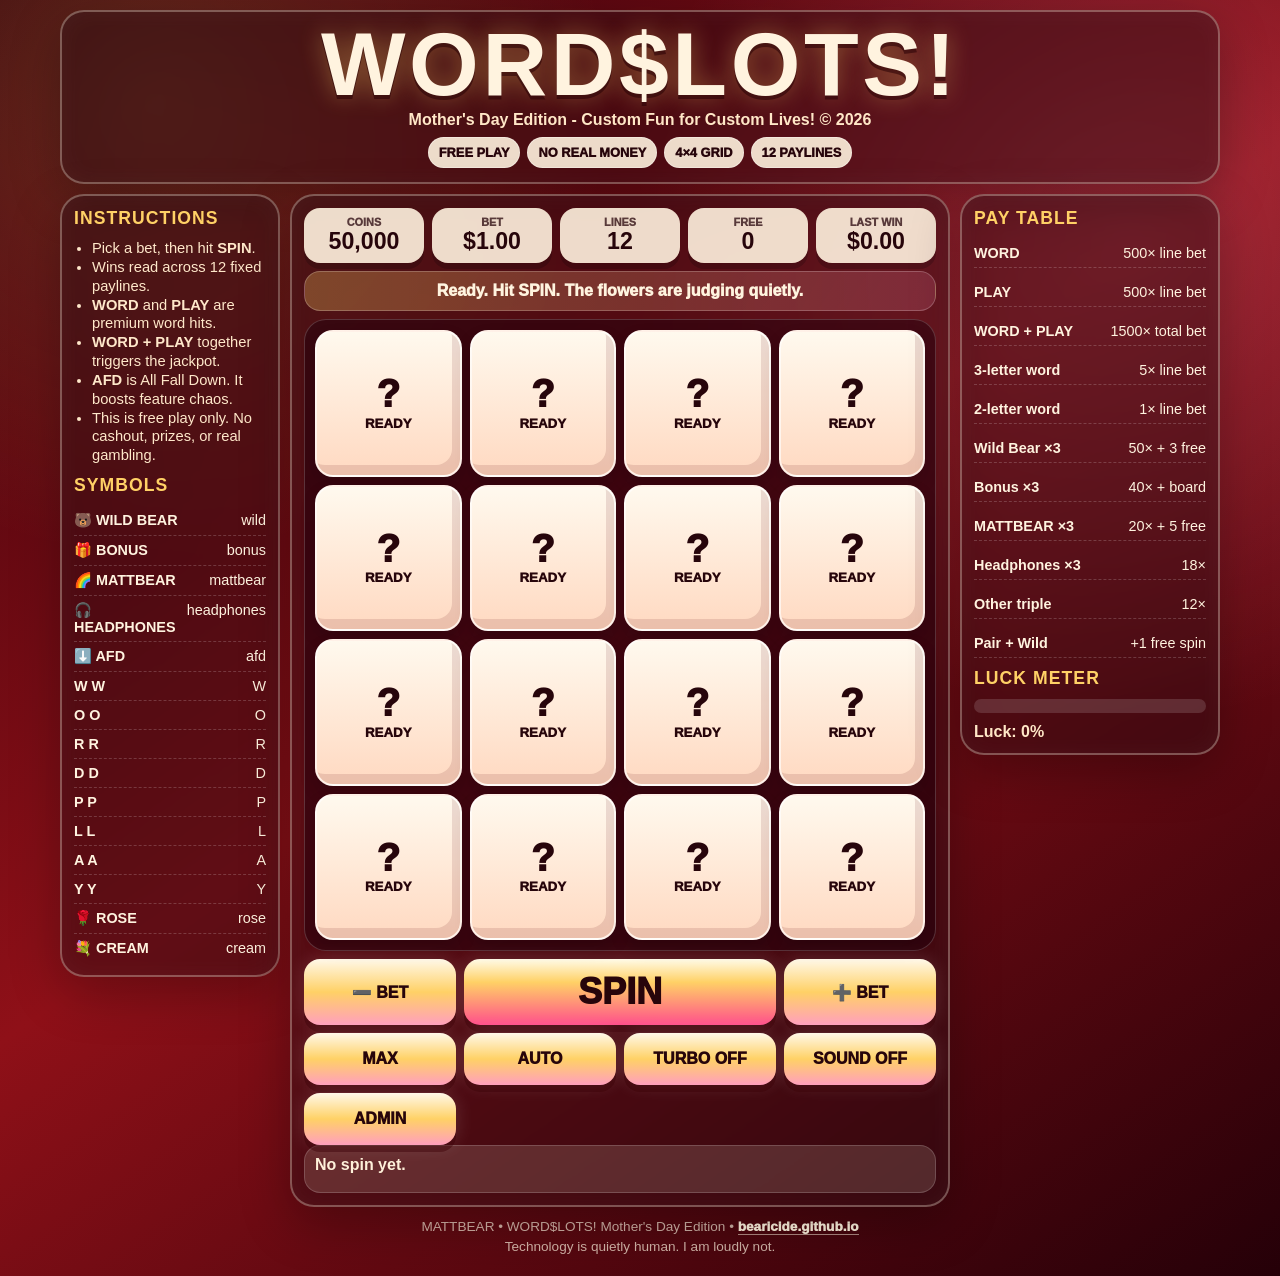
==== commit d9c4c8e1: "Polish WORDSLOTS footer link containment" ====
--- a/index.html
+++ b/index.html
@@ -8,7 +8,7 @@
 <meta name="theme-color" content="#8f1018" />
 <link rel="manifest" href="manifest.webmanifest" />
 <style>
-:root{--red:#8f1018;--red2:#c9223a;--cream:#fff3df;--cream2:#ffe1c2;--pink:#ff8fb6;--gold:#ffd166;--ink:#27050b;--deep:#130005;--glass:rgba(255,243,223,.14);--line:rgba(255,243,223,.32)}*{box-sizing:border-box}html,body{margin:0;min-height:100%;background:#130005;color:var(--cream);font-family:Bahnschrift,"Arial Narrow",Arial,sans-serif}body{background:radial-gradient(circle at 12% 8%,rgba(255,209,102,.18),transparent 28%),radial-gradient(circle at 88% 18%,rgba(255,143,182,.22),transparent 32%),linear-gradient(145deg,#3a020b 0%,#8f1018 48%,#250008 100%);overflow-x:hidden}button,input,select{font:inherit}button{touch-action:manipulation}.wrap{width:min(1180px,100%);margin:0 auto;padding:10px;display:grid;gap:10px}.hero,.panel,.machine{border:2px solid var(--line);border-radius:24px;background:rgba(43,12,18,.46);box-shadow:0 16px 50px rgba(0,0,0,.28),inset 0 0 28px rgba(255,255,255,.045);backdrop-filter:blur(7px)}.hero{padding:14px;display:grid;gap:8px;text-align:center}.title{margin:0;text-transform:uppercase;letter-spacing:.04em;font-size:clamp(2rem,7vw,5.7rem);line-height:.86;text-shadow:0 4px 0 rgba(40,0,5,.55),0 0 24px rgba(255,209,102,.42)}.sub{margin:0;color:#ffe7c7;font-weight:900}.badges{display:flex;gap:7px;flex-wrap:wrap;justify-content:center}.badge{border:1px solid rgba(255,255,255,.35);border-radius:999px;background:rgba(255,243,223,.9);color:var(--ink);font-weight:1000;padding:7px 10px;text-transform:uppercase;font-size:.8rem}.layout{display:grid;grid-template-columns:220px minmax(320px,1fr) 260px;gap:10px;align-items:start}.panel{padding:12px;display:grid;gap:10px}.panel h2{margin:0;color:var(--gold);text-transform:uppercase;letter-spacing:.06em;font-size:1.1rem}.instructions{margin:0;padding-left:18px;color:#ffe8ca;line-height:1.28;font-size:.92rem}.machine{padding:12px;position:relative;overflow:hidden}.hud{display:grid;grid-template-columns:repeat(5,1fr);gap:8px}.stat{border-radius:16px;background:rgba(255,243,223,.9);color:var(--ink);padding:8px;text-align:center;box-shadow:0 6px 0 rgba(0,0,0,.18);min-height:54px}.stat small{display:block;text-transform:uppercase;font-size:.68rem;opacity:.75;font-weight:1000}.stat strong{display:block;font-size:clamp(1rem,2.3vw,1.45rem)}.notice{margin:8px 0;border-radius:16px;background:linear-gradient(90deg,rgba(255,209,102,.28),rgba(255,143,182,.18));border:1px solid rgba(255,255,255,.22);padding:10px;text-align:center;font-weight:1000;color:#fff4df}.reelbox{position:relative;margin:8px auto;padding:10px;border-radius:22px;background:rgba(35,0,12,.5);border:1px solid rgba(255,255,255,.18);max-width:680px}.reels{display:grid;grid-template-columns:repeat(4,1fr);gap:8px}.cell{aspect-ratio:1;border-radius:18px;background:linear-gradient(180deg,#fff9ee,#ffd9c1);color:var(--ink);display:grid;place-items:center;text-align:center;font-weight:1000;position:relative;overflow:hidden;border:2px solid rgba(255,255,255,.62);box-shadow:inset -8px -10px 0 rgba(90,0,12,.12),0 8px 16px rgba(0,0,0,.16);font-size:clamp(.7rem,2.2vw,1rem)}.cell .big{font-size:clamp(1.2rem,4vw,2.4rem);line-height:1}.cell.win{animation:winPulse .8s ease-in-out 3;border-color:#ffd166;box-shadow:0 0 18px rgba(255,209,102,.78),inset -8px -10px 0 rgba(90,0,12,.12)}.cell.spin{animation:flip .34s ease-in-out infinite}.lines{position:absolute;inset:10px;pointer-events:none;z-index:3}.payline{position:absolute;height:4px;background:linear-gradient(90deg,transparent,#fff,#ffd166,#fff,transparent);box-shadow:0 0 12px rgba(255,209,102,.9);border-radius:999px;opacity:0}.payline.show{opacity:1;animation:lineFlash 1.5s ease-out forwards}.controls{display:grid;grid-template-columns:repeat(4,1fr);gap:8px}.btn{border:0;border-radius:16px;min-height:52px;padding:9px 8px;font-weight:1000;text-transform:uppercase;color:var(--ink);background:linear-gradient(180deg,#fff8e9,#ffd166 50%,#ff9fbd);box-shadow:0 7px 0 rgba(60,0,8,.45),0 0 20px rgba(255,255,255,.14);cursor:pointer}.btn:active{transform:translateY(4px);box-shadow:0 3px 0 rgba(60,0,8,.45)}.btn.spinbtn{font-size:clamp(1.4rem,4vw,2.25rem);min-height:66px;grid-column:span 2;background:linear-gradient(180deg,#fffbe8,#ffd166 35%,#ff4f8b)}.readout{min-height:48px;border-radius:16px;background:rgba(255,243,223,.14);border:1px solid rgba(255,255,255,.17);padding:10px;color:#fff1da;font-weight:900}.payrow{display:grid;grid-template-columns:1fr auto;gap:8px;border-bottom:1px dashed rgba(255,255,255,.18);padding:6px 0;font-size:.9rem}.payrow:last-child{border-bottom:0}.meter{height:14px;border-radius:999px;background:rgba(255,255,255,.14);overflow:hidden}.fill{height:100%;width:0;background:linear-gradient(90deg,#ff8fb6,#ffd166,#fff3df);transition:.2s}.admin{display:none}.admin.open{display:grid}.admin input{width:100%}.footer{text-align:center;color:rgba(255,243,223,.72);font-size:.85rem;padding-bottom:10px}@keyframes flip{0%,100%{transform:rotateX(0)}50%{transform:rotateX(92deg)}}@keyframes winPulse{50%{transform:scale(1.04)}}@keyframes lineFlash{0%,85%{opacity:1}100%{opacity:0}}@media(max-width:980px){.layout{grid-template-columns:1fr}.panel{grid-template-columns:repeat(2,1fr)}.panel h2,.instructions,.paywide{grid-column:1/-1}}@media(max-width:560px){.wrap{padding:7px}.hud{grid-template-columns:repeat(2,1fr)}.controls{grid-template-columns:1fr 1fr}.btn.spinbtn{grid-column:1/-1}.cell{border-radius:13px}.panel{grid-template-columns:1fr}.hero,.machine,.panel{border-radius:18px}}@media(orientation:landscape) and (max-height:760px){.hero{padding:8px}.title{font-size:clamp(1.6rem,5vw,3.2rem)}.layout{grid-template-columns:190px minmax(430px,1fr) 230px}.cell{border-radius:12px}.btn{min-height:42px;padding:6px}.btn.spinbtn{min-height:50px}.panel{padding:8px;gap:6px}.payrow{font-size:.78rem}}
+:root{--red:#8f1018;--red2:#c9223a;--cream:#fff3df;--cream2:#ffe1c2;--pink:#ff8fb6;--gold:#ffd166;--ink:#27050b;--deep:#130005;--glass:rgba(255,243,223,.14);--line:rgba(255,243,223,.32)}*{box-sizing:border-box}html,body{margin:0;min-height:100%;background:#130005;color:var(--cream);font-family:Bahnschrift,"Arial Narrow",Arial,sans-serif}body{background:radial-gradient(circle at 12% 8%,rgba(255,209,102,.18),transparent 28%),radial-gradient(circle at 88% 18%,rgba(255,143,182,.22),transparent 32%),linear-gradient(145deg,#3a020b 0%,#8f1018 48%,#250008 100%);overflow-x:hidden}button,input,select{font:inherit}button{touch-action:manipulation}.wrap{width:min(1180px,100%);margin:0 auto;padding:10px;display:grid;gap:10px}.hero,.panel,.machine{border:2px solid var(--line);border-radius:24px;background:rgba(43,12,18,.46);box-shadow:0 16px 50px rgba(0,0,0,.28),inset 0 0 28px rgba(255,255,255,.045);backdrop-filter:blur(7px)}.hero{padding:14px;display:grid;gap:8px;text-align:center}.title{margin:0;text-transform:uppercase;letter-spacing:.04em;font-size:clamp(2rem,7vw,5.7rem);line-height:.86;text-shadow:0 4px 0 rgba(40,0,5,.55),0 0 24px rgba(255,209,102,.42)}.sub{margin:0;color:#ffe7c7;font-weight:900}.badges{display:flex;gap:7px;flex-wrap:wrap;justify-content:center}.badge{border:1px solid rgba(255,255,255,.35);border-radius:999px;background:rgba(255,243,223,.9);color:var(--ink);font-weight:1000;padding:7px 10px;text-transform:uppercase;font-size:.8rem}.layout{display:grid;grid-template-columns:220px minmax(320px,1fr) 260px;gap:10px;align-items:start}.panel{padding:12px;display:grid;gap:10px}.panel h2{margin:0;color:var(--gold);text-transform:uppercase;letter-spacing:.06em;font-size:1.1rem}.instructions{margin:0;padding-left:18px;color:#ffe8ca;line-height:1.28;font-size:.92rem}.machine{padding:12px;position:relative;overflow:hidden}.hud{display:grid;grid-template-columns:repeat(5,1fr);gap:8px}.stat{border-radius:16px;background:rgba(255,243,223,.9);color:var(--ink);padding:8px;text-align:center;box-shadow:0 6px 0 rgba(0,0,0,.18);min-height:54px}.stat small{display:block;text-transform:uppercase;font-size:.68rem;opacity:.75;font-weight:1000}.stat strong{display:block;font-size:clamp(1rem,2.3vw,1.45rem)}.notice{margin:8px 0;border-radius:16px;background:linear-gradient(90deg,rgba(255,209,102,.28),rgba(255,143,182,.18));border:1px solid rgba(255,255,255,.22);padding:10px;text-align:center;font-weight:1000;color:#fff4df}.reelbox{position:relative;margin:8px auto;padding:10px;border-radius:22px;background:rgba(35,0,12,.5);border:1px solid rgba(255,255,255,.18);max-width:680px}.reels{display:grid;grid-template-columns:repeat(4,1fr);gap:8px}.cell{aspect-ratio:1;border-radius:18px;background:linear-gradient(180deg,#fff9ee,#ffd9c1);color:var(--ink);display:grid;place-items:center;text-align:center;font-weight:1000;position:relative;overflow:hidden;border:2px solid rgba(255,255,255,.62);box-shadow:inset -8px -10px 0 rgba(90,0,12,.12),0 8px 16px rgba(0,0,0,.16);font-size:clamp(.7rem,2.2vw,1rem)}.cell .big{font-size:clamp(1.2rem,4vw,2.4rem);line-height:1}.cell.win{animation:winPulse .8s ease-in-out 3;border-color:#ffd166;box-shadow:0 0 18px rgba(255,209,102,.78),inset -8px -10px 0 rgba(90,0,12,.12)}.cell.spin{animation:flip .34s ease-in-out infinite}.lines{position:absolute;inset:10px;pointer-events:none;z-index:3}.payline{position:absolute;height:4px;background:linear-gradient(90deg,transparent,#fff,#ffd166,#fff,transparent);box-shadow:0 0 12px rgba(255,209,102,.9);border-radius:999px;opacity:0}.payline.show{opacity:1;animation:lineFlash 1.5s ease-out forwards}.controls{display:grid;grid-template-columns:repeat(4,1fr);gap:8px}.btn{border:0;border-radius:16px;min-height:52px;padding:9px 8px;font-weight:1000;text-transform:uppercase;color:var(--ink);background:linear-gradient(180deg,#fff8e9,#ffd166 50%,#ff9fbd);box-shadow:0 7px 0 rgba(60,0,8,.45),0 0 20px rgba(255,255,255,.14);cursor:pointer}.btn:active{transform:translateY(4px);box-shadow:0 3px 0 rgba(60,0,8,.45)}.btn.spinbtn{font-size:clamp(1.4rem,4vw,2.25rem);min-height:66px;grid-column:span 2;background:linear-gradient(180deg,#fffbe8,#ffd166 35%,#ff4f8b)}.readout{min-height:48px;border-radius:16px;background:rgba(255,243,223,.14);border:1px solid rgba(255,255,255,.17);padding:10px;color:#fff1da;font-weight:900}.payrow{display:grid;grid-template-columns:1fr auto;gap:8px;border-bottom:1px dashed rgba(255,255,255,.18);padding:6px 0;font-size:.9rem}.payrow:last-child{border-bottom:0}.meter{height:14px;border-radius:999px;background:rgba(255,255,255,.14);overflow:hidden}.fill{height:100%;width:0;background:linear-gradient(90deg,#ff8fb6,#ffd166,#fff3df);transition:.2s}.admin{display:none}.admin.open{display:grid}.admin input{width:100%}.footer{text-align:center;color:rgba(255,243,223,.72);font-size:.85rem;padding-bottom:10px;line-height:1.45}.footer a{color:#fff3df;text-decoration:none;font-weight:1000;border-bottom:1px solid rgba(255,243,223,.55)}.footer a:hover{color:var(--gold)}@keyframes flip{0%,100%{transform:rotateX(0)}50%{transform:rotateX(92deg)}}@keyframes winPulse{50%{transform:scale(1.04)}}@keyframes lineFlash{0%,85%{opacity:1}100%{opacity:0}}@media(max-width:980px){.layout{grid-template-columns:1fr}.panel{grid-template-columns:repeat(2,1fr)}.panel h2,.instructions,.paywide{grid-column:1/-1}}@media(max-width:560px){.wrap{padding:7px}.hud{grid-template-columns:repeat(2,1fr)}.controls{grid-template-columns:1fr 1fr}.btn.spinbtn{grid-column:1/-1}.cell{border-radius:13px}.panel{grid-template-columns:1fr}.hero,.machine,.panel{border-radius:18px}}@media(orientation:landscape) and (max-height:760px){.hero{padding:8px}.title{font-size:clamp(1.6rem,5vw,3.2rem)}.layout{grid-template-columns:190px minmax(430px,1fr) 230px}.cell{border-radius:12px}.btn{min-height:42px;padding:6px}.btn.spinbtn{min-height:50px}.panel{padding:8px;gap:6px}.payrow{font-size:.78rem}}
 </style>
 </head>
 <body>
@@ -26,7 +26,7 @@
 </section>
 <aside class="panel"><h2>Pay Table</h2><div class="payrow"><b>WORD</b><span>500× line bet</span></div><div class="payrow"><b>PLAY</b><span>500× line bet</span></div><div class="payrow"><b>WORD + PLAY</b><span>1500× total bet</span></div><div class="payrow"><b>3-letter word</b><span>5× line bet</span></div><div class="payrow"><b>2-letter word</b><span>1× line bet</span></div><div class="payrow"><b>Wild Bear ×3</b><span>50× + 3 free</span></div><div class="payrow"><b>Bonus ×3</b><span>40× + board</span></div><div class="payrow"><b>MATTBEAR ×3</b><span>20× + 5 free</span></div><div class="payrow"><b>Headphones ×3</b><span>18×</span></div><div class="payrow"><b>Other triple</b><span>12×</span></div><div class="payrow"><b>Pair + Wild</b><span>+1 free spin</span></div><h2>Luck Meter</h2><div class="meter"><div class="fill" id="luckFill"></div></div><p id="luckText" class="sub">Luck: 0%</p></aside>
 </section>
-<footer class="footer">MATTBEAR • WORD$LOTS! Mother's Day Edition • Technology is quietly human. I am loudly not.</footer>
+<footer class="footer">MATTBEAR • WORD$LOTS! Mother's Day Edition • <a href="https://bearicide.github.io/" rel="noopener">bearicide.github.io</a><br>Technology is quietly human. I am loudly not.</footer>
 </main>
 <script>
 (()=>{"use strict";
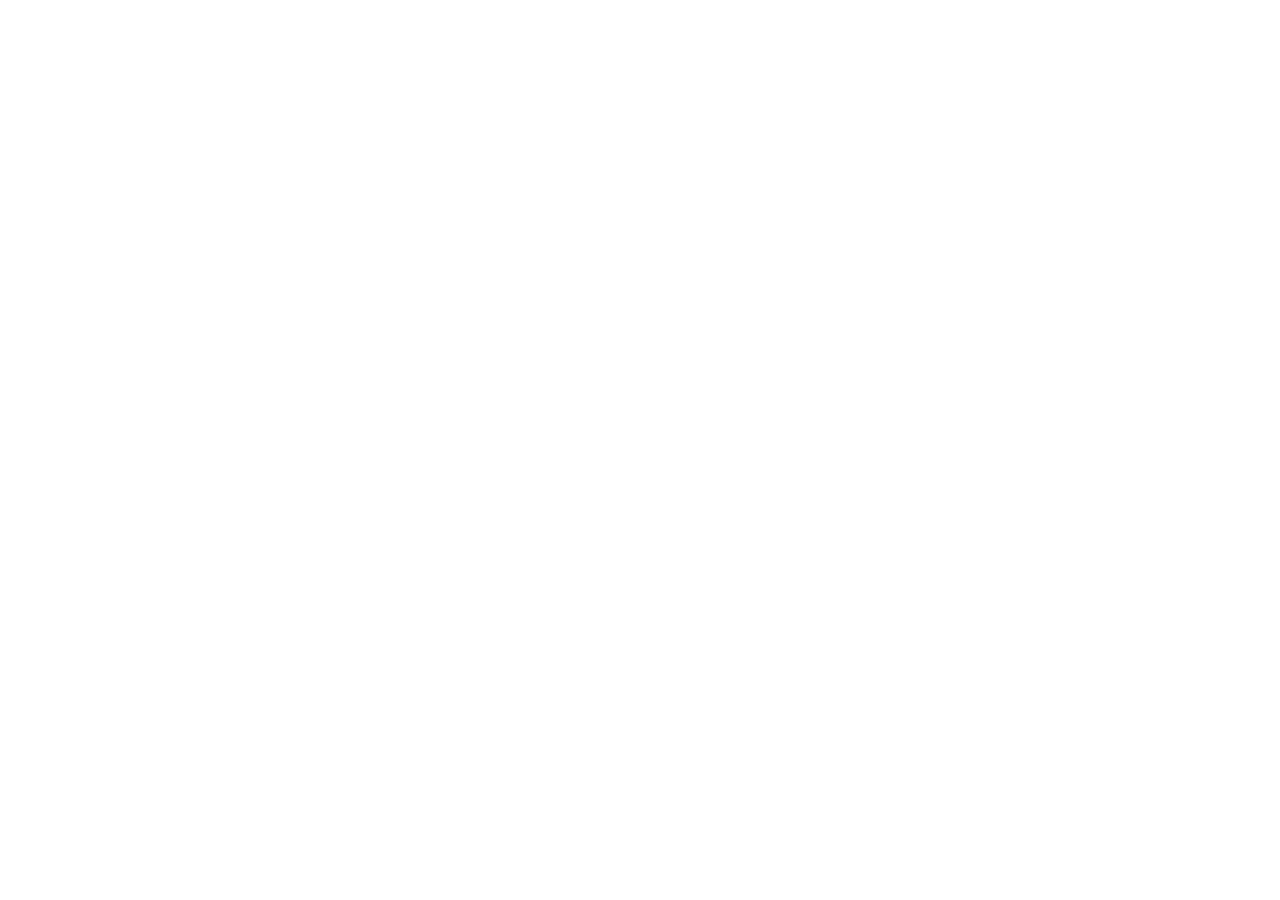
==== commit 4efde1b6: "Archive old wordslots route and redirect to wordslots-og" ====
--- a/index.html
+++ b/index.html
@@ -1,50 +1,28 @@
-<!DOCTYPE html>
+<!doctype html>
 <html lang="en">
 <head>
-<meta charset="UTF-8" />
-<meta name="viewport" content="width=device-width, initial-scale=1.0, viewport-fit=cover" />
-<title>MATTBEAR - WORD$LOTS! Mother's Day Edition</title>
-<meta name="description" content="MATTBEAR WORD$LOTS! Mother's Day Edition. Free-play browser slot prototype. No real money or gambling." />
-<meta name="theme-color" content="#8f1018" />
-<link rel="manifest" href="manifest.webmanifest" />
+<meta charset="utf-8">
+<meta name="viewport" content="width=device-width,initial-scale=1,viewport-fit=cover">
+<meta http-equiv="refresh" content="0; url=https://bearicide.github.io/wordslots-og/">
+<title>WORD$LOTS archived | Redirecting to OG</title>
+<meta name="description" content="This WORD$LOTS repo has been retired. The active public version is WORD$LOTS OG.">
+<meta name="theme-color" content="#08040f">
 <style>
-:root{--red:#8f1018;--red2:#c9223a;--cream:#fff3df;--cream2:#ffe1c2;--pink:#ff8fb6;--gold:#ffd166;--ink:#27050b;--deep:#130005;--glass:rgba(255,243,223,.14);--line:rgba(255,243,223,.32)}*{box-sizing:border-box}html,body{margin:0;min-height:100%;background:#130005;color:var(--cream);font-family:Bahnschrift,"Arial Narrow",Arial,sans-serif}body{background:radial-gradient(circle at 12% 8%,rgba(255,209,102,.18),transparent 28%),radial-gradient(circle at 88% 18%,rgba(255,143,182,.22),transparent 32%),linear-gradient(145deg,#3a020b 0%,#8f1018 48%,#250008 100%);overflow-x:hidden}button,input,select{font:inherit}button{touch-action:manipulation}.wrap{width:min(1180px,100%);margin:0 auto;padding:10px;display:grid;gap:10px}.hero,.panel,.machine{border:2px solid var(--line);border-radius:24px;background:rgba(43,12,18,.46);box-shadow:0 16px 50px rgba(0,0,0,.28),inset 0 0 28px rgba(255,255,255,.045);backdrop-filter:blur(7px)}.hero{padding:14px;display:grid;gap:8px;text-align:center}.title{margin:0;text-transform:uppercase;letter-spacing:.04em;font-size:clamp(2rem,7vw,5.7rem);line-height:.86;text-shadow:0 4px 0 rgba(40,0,5,.55),0 0 24px rgba(255,209,102,.42)}.sub{margin:0;color:#ffe7c7;font-weight:900}.badges{display:flex;gap:7px;flex-wrap:wrap;justify-content:center}.badge{border:1px solid rgba(255,255,255,.35);border-radius:999px;background:rgba(255,243,223,.9);color:var(--ink);font-weight:1000;padding:7px 10px;text-transform:uppercase;font-size:.8rem}.layout{display:grid;grid-template-columns:220px minmax(320px,1fr) 260px;gap:10px;align-items:start}.panel{padding:12px;display:grid;gap:10px}.panel h2{margin:0;color:var(--gold);text-transform:uppercase;letter-spacing:.06em;font-size:1.1rem}.instructions{margin:0;padding-left:18px;color:#ffe8ca;line-height:1.28;font-size:.92rem}.machine{padding:12px;position:relative;overflow:hidden}.hud{display:grid;grid-template-columns:repeat(5,1fr);gap:8px}.stat{border-radius:16px;background:rgba(255,243,223,.9);color:var(--ink);padding:8px;text-align:center;box-shadow:0 6px 0 rgba(0,0,0,.18);min-height:54px}.stat small{display:block;text-transform:uppercase;font-size:.68rem;opacity:.75;font-weight:1000}.stat strong{display:block;font-size:clamp(1rem,2.3vw,1.45rem)}.notice{margin:8px 0;border-radius:16px;background:linear-gradient(90deg,rgba(255,209,102,.28),rgba(255,143,182,.18));border:1px solid rgba(255,255,255,.22);padding:10px;text-align:center;font-weight:1000;color:#fff4df}.reelbox{position:relative;margin:8px auto;padding:10px;border-radius:22px;background:rgba(35,0,12,.5);border:1px solid rgba(255,255,255,.18);max-width:680px}.reels{display:grid;grid-template-columns:repeat(4,1fr);gap:8px}.cell{aspect-ratio:1;border-radius:18px;background:linear-gradient(180deg,#fff9ee,#ffd9c1);color:var(--ink);display:grid;place-items:center;text-align:center;font-weight:1000;position:relative;overflow:hidden;border:2px solid rgba(255,255,255,.62);box-shadow:inset -8px -10px 0 rgba(90,0,12,.12),0 8px 16px rgba(0,0,0,.16);font-size:clamp(.7rem,2.2vw,1rem)}.cell .big{font-size:clamp(1.2rem,4vw,2.4rem);line-height:1}.cell.win{animation:winPulse .8s ease-in-out 3;border-color:#ffd166;box-shadow:0 0 18px rgba(255,209,102,.78),inset -8px -10px 0 rgba(90,0,12,.12)}.cell.spin{animation:flip .34s ease-in-out infinite}.lines{position:absolute;inset:10px;pointer-events:none;z-index:3}.payline{position:absolute;height:4px;background:linear-gradient(90deg,transparent,#fff,#ffd166,#fff,transparent);box-shadow:0 0 12px rgba(255,209,102,.9);border-radius:999px;opacity:0}.payline.show{opacity:1;animation:lineFlash 1.5s ease-out forwards}.controls{display:grid;grid-template-columns:repeat(4,1fr);gap:8px}.btn{border:0;border-radius:16px;min-height:52px;padding:9px 8px;font-weight:1000;text-transform:uppercase;color:var(--ink);background:linear-gradient(180deg,#fff8e9,#ffd166 50%,#ff9fbd);box-shadow:0 7px 0 rgba(60,0,8,.45),0 0 20px rgba(255,255,255,.14);cursor:pointer}.btn:active{transform:translateY(4px);box-shadow:0 3px 0 rgba(60,0,8,.45)}.btn.spinbtn{font-size:clamp(1.4rem,4vw,2.25rem);min-height:66px;grid-column:span 2;background:linear-gradient(180deg,#fffbe8,#ffd166 35%,#ff4f8b)}.readout{min-height:48px;border-radius:16px;background:rgba(255,243,223,.14);border:1px solid rgba(255,255,255,.17);padding:10px;color:#fff1da;font-weight:900}.payrow{display:grid;grid-template-columns:1fr auto;gap:8px;border-bottom:1px dashed rgba(255,255,255,.18);padding:6px 0;font-size:.9rem}.payrow:last-child{border-bottom:0}.meter{height:14px;border-radius:999px;background:rgba(255,255,255,.14);overflow:hidden}.fill{height:100%;width:0;background:linear-gradient(90deg,#ff8fb6,#ffd166,#fff3df);transition:.2s}.admin{display:none}.admin.open{display:grid}.admin input{width:100%}.footer{text-align:center;color:rgba(255,243,223,.72);font-size:.85rem;padding-bottom:10px;line-height:1.45}.footer a{color:#fff3df;text-decoration:none;font-weight:1000;border-bottom:1px solid rgba(255,243,223,.55)}.footer a:hover{color:var(--gold)}@keyframes flip{0%,100%{transform:rotateX(0)}50%{transform:rotateX(92deg)}}@keyframes winPulse{50%{transform:scale(1.04)}}@keyframes lineFlash{0%,85%{opacity:1}100%{opacity:0}}@media(max-width:980px){.layout{grid-template-columns:1fr}.panel{grid-template-columns:repeat(2,1fr)}.panel h2,.instructions,.paywide{grid-column:1/-1}}@media(max-width:560px){.wrap{padding:7px}.hud{grid-template-columns:repeat(2,1fr)}.controls{grid-template-columns:1fr 1fr}.btn.spinbtn{grid-column:1/-1}.cell{border-radius:13px}.panel{grid-template-columns:1fr}.hero,.machine,.panel{border-radius:18px}}@media(orientation:landscape) and (max-height:760px){.hero{padding:8px}.title{font-size:clamp(1.6rem,5vw,3.2rem)}.layout{grid-template-columns:190px minmax(430px,1fr) 230px}.cell{border-radius:12px}.btn{min-height:42px;padding:6px}.btn.spinbtn{min-height:50px}.panel{padding:8px;gap:6px}.payrow{font-size:.78rem}}
+*{box-sizing:border-box}body{margin:0;min-height:100vh;display:grid;place-items:center;background:#08040f;color:#f7f4ff;font-family:Bahnschrift,'Arial Narrow',Arial,sans-serif;padding:24px}main{width:min(760px,100%);border:1px solid rgba(255,255,255,.18);border-radius:24px;background:linear-gradient(145deg,rgba(22,10,38,.96),rgba(8,5,19,.98));box-shadow:0 18px 60px rgba(0,0,0,.42);padding:28px;text-align:center}.kicker{text-transform:uppercase;letter-spacing:.16em;color:#66ff99;font-weight:900;font-size:.8rem}h1{margin:.25em 0;font-size:clamp(2.3rem,10vw,5.6rem);line-height:.85;text-transform:uppercase;background:linear-gradient(90deg,#ff3030,#ffb238,#ffe25a,#66ff99,#24f6ff,#9a5cff,#ff3bd7);-webkit-background-clip:text;background-clip:text;color:transparent}p{color:#cfc6ef;line-height:1.55;font-size:1.05rem}.links{display:flex;gap:10px;justify-content:center;flex-wrap:wrap;margin-top:20px}a{display:inline-flex;align-items:center;justify-content:center;min-height:46px;border-radius:14px;border:1px solid rgba(255,255,255,.22);padding:10px 14px;color:#f7f4ff;text-decoration:none;font-weight:900;text-transform:uppercase;background:rgba(255,255,255,.08)}a:hover{background:#f7f4ff;color:#08040f}.note{margin-top:18px;font-size:.9rem;color:#9f94c7}
 </style>
 </head>
 <body>
-<main class="wrap">
-<header class="hero"><h1 class="title">WORD$LOTS!</h1><p class="sub">Mother's Day Edition - Custom Fun for Custom Lives! © 2026</p><div class="badges"><span class="badge">Free Play</span><span class="badge">No Real Money</span><span class="badge">4×4 Grid</span><span class="badge">12 Paylines</span></div></header>
-<section class="layout">
-<aside class="panel"><h2>Instructions</h2><ul class="instructions"><li>Pick a bet, then hit <b>SPIN</b>.</li><li>Wins read across 12 fixed paylines.</li><li><b>WORD</b> and <b>PLAY</b> are premium word hits.</li><li><b>WORD + PLAY</b> together triggers the jackpot.</li><li><b>AFD</b> is All Fall Down. It boosts feature chaos.</li><li>This is free play only. No cashout, prizes, or real gambling.</li></ul><h2>Symbols</h2><div id="symbolList" class="paywide"></div></aside>
-<section class="machine">
-<div class="hud"><div class="stat"><small>Coins</small><strong id="coins">50000</strong></div><div class="stat"><small>Bet</small><strong id="bet">$1.00</strong></div><div class="stat"><small>Lines</small><strong>12</strong></div><div class="stat"><small>Free</small><strong id="free">0</strong></div><div class="stat"><small>Last Win</small><strong id="last">$0.00</strong></div></div>
-<div class="notice" id="notice">Ready. Hit SPIN. The flowers are judging quietly.</div>
-<div class="reelbox"><div class="reels" id="reels"></div><div class="lines" id="lines"></div></div>
-<div class="controls"><button class="btn" id="betDown">➖ Bet</button><button class="btn spinbtn" id="spin">SPIN</button><button class="btn" id="betUp">➕ Bet</button><button class="btn" id="maxBet">Max</button><button class="btn" id="auto">Auto</button><button class="btn" id="turbo">Turbo Off</button><button class="btn" id="sound">Sound Off</button><button class="btn" id="adminBtn">Admin</button></div>
-<div class="readout" id="readout">No spin yet.</div>
-<div class="panel admin" id="admin"><h2>Hidden Admin</h2><label>Luck Boost <input id="luckControl" type="range" min="0" max="100" value="0"></label><label>RTP Nudge <input id="rtpControl" type="range" min="70" max="130" value="90"></label><button class="btn" id="reset">Reset Coins</button></div>
-</section>
-<aside class="panel"><h2>Pay Table</h2><div class="payrow"><b>WORD</b><span>500× line bet</span></div><div class="payrow"><b>PLAY</b><span>500× line bet</span></div><div class="payrow"><b>WORD + PLAY</b><span>1500× total bet</span></div><div class="payrow"><b>3-letter word</b><span>5× line bet</span></div><div class="payrow"><b>2-letter word</b><span>1× line bet</span></div><div class="payrow"><b>Wild Bear ×3</b><span>50× + 3 free</span></div><div class="payrow"><b>Bonus ×3</b><span>40× + board</span></div><div class="payrow"><b>MATTBEAR ×3</b><span>20× + 5 free</span></div><div class="payrow"><b>Headphones ×3</b><span>18×</span></div><div class="payrow"><b>Other triple</b><span>12×</span></div><div class="payrow"><b>Pair + Wild</b><span>+1 free spin</span></div><h2>Luck Meter</h2><div class="meter"><div class="fill" id="luckFill"></div></div><p id="luckText" class="sub">Luck: 0%</p></aside>
-</section>
-<footer class="footer">MATTBEAR • WORD$LOTS! Mother's Day Edition • <a href="https://bearicide.github.io/" rel="noopener">bearicide.github.io</a><br>Technology is quietly human. I am loudly not.</footer>
+<main>
+<div class="kicker">Archived route</div>
+<h1>WORD$LOTS moved</h1>
+<p>The old <strong>wordslots</strong> repo/page has been retired from public use. The active public target is now <strong>WORD$LOTS OG</strong>.</p>
+<div class="links">
+<a href="https://bearicide.github.io/wordslots-og/">Open WORD$LOTS OG</a>
+<a href="https://github.com/bearicide/wordslots-og">OG Repo</a>
+<a href="https://bearicide.github.io/">Main Portal</a>
+</div>
+<p class="note">Redirecting automatically. If it does not move, use the OG button.</p>
 </main>
-<script>
-(()=>{"use strict";
-const symbols=[{id:"wild",name:"WILD BEAR",icon:"🐻",w:2,wild:1},{id:"bonus",name:"BONUS",icon:"🎁",w:3},{id:"mattbear",name:"MATTBEAR",icon:"🌈",w:3},{id:"headphones",name:"HEADPHONES",icon:"🎧",w:4},{id:"afd",name:"AFD",icon:"⬇️",w:4},{id:"W",name:"W",icon:"W",w:6,l:1},{id:"O",name:"O",icon:"O",w:6,l:1},{id:"R",name:"R",icon:"R",w:6,l:1},{id:"D",name:"D",icon:"D",w:6,l:1},{id:"P",name:"P",icon:"P",w:6,l:1},{id:"L",name:"L",icon:"L",w:6,l:1},{id:"A",name:"A",icon:"A",w:6,l:1},{id:"Y",name:"Y",icon:"Y",w:6,l:1},{id:"rose",name:"ROSE",icon:"🌹",w:5},{id:"cream",name:"CREAM",icon:"💐",w:5}];
-const words2=new Set("AD AW DO LA OR OW PA YO".split(" "));const words3=new Set("ADO AWL DAP DAW DAY DRY LAD LAP LAW LAY LOP LOW OAR OLD OWL PAD PAL PAR PAW PAY PLY POD PRO PRY RAD RAP RAW RAY ROD ROW WAD WAR WAY WRY YAP YAW YOW".split(" "));
-const lines=[[0,1,2,3],[4,5,6,7],[8,9,10,11],[12,13,14,15],[0,5,10,15],[3,6,9,12],[0,4,8,12],[1,5,9,13],[2,6,10,14],[3,7,11,15],[0,1,6,7],[8,9,14,15]];
-let state={coins:50000,betIndex:6,free:0,last:0,total:0,luck:0,spinning:false,auto:false,turbo:false,sound:false};const bets=[.10,.20,.40,.50,.60,.80,1,2,5,10,20,50,100];const $=id=>document.getElementById(id);const money=n=>"$"+n.toLocaleString(undefined,{minimumFractionDigits:2,maximumFractionDigits:2});
-function weighted(){let pool=[];symbols.forEach(s=>{let w=s.w;if(s.id==="wild")w+=Math.floor(state.luck/35);if(["W","O","R","D","P","L","A","Y"].includes(s.id))w+=Math.floor(state.luck/55);for(let i=0;i<w;i++)pool.push(s)});return pool[Math.floor(Math.random()*pool.length)]}
-function render(){const r=$("reels");r.innerHTML="";for(let i=0;i<16;i++){const d=document.createElement("div");d.className="cell";d.dataset.i=i;d.innerHTML='<div><div class="big">?</div><small>READY</small></div>';r.appendChild(d)}const l=$("lines");l.innerHTML="";for(let i=0;i<12;i++){const p=document.createElement("div");p.className="payline";p.id="line"+i;p.style.top=(8+i*7)+"%";l.appendChild(p)}$("symbolList").innerHTML=symbols.map(s=>'<div class="payrow"><b>'+s.icon+' '+s.name+'</b><span>'+s.id+'</span></div>').join("");sync()}
-function sync(){$("coins").textContent=Math.round(state.coins).toLocaleString();$("bet").textContent=money(bets[state.betIndex]);$("free").textContent=state.free;$("last").textContent=money(state.last);$("luckFill").style.width=state.luck+"%";$("luckText").textContent="Luck: "+state.luck+"%";$("turbo").textContent=state.turbo?"Turbo On":"Turbo Off";$("sound").textContent=state.sound?"Sound On":"Sound Off"}
-function setCell(i,s,spin=false){const c=document.querySelector('[data-i="'+i+'"]');c.className="cell"+(spin?" spin":"");c.innerHTML='<div><div class="big">'+s.icon+'</div><small>'+s.name+'</small></div>'}
-function beep(f=330,d=.06){if(!state.sound)return;const C=window.AudioContext||window.webkitAudioContext;if(!C)return;const ctx=new C(),o=ctx.createOscillator(),g=ctx.createGain();o.frequency.value=f;o.type="square";g.gain.value=.025;o.connect(g);g.connect(ctx.destination);o.start();g.gain.exponentialRampToValueAtTime(.0001,ctx.currentTime+d);o.stop(ctx.currentTime+d+.02)}
-function evalLine(grid,line,lineBet){const arr=line.map(i=>grid[i]), ids=arr.map(s=>s.id), letters=arr.filter(s=>s.l).map(s=>s.id).join("");let win=0,msg=[];if(ids.join("")==="WORD"){win+=500*lineBet;msg.push("WORD 500×")}if(ids.join("")==="PLAY"){win+=500*lineBet;msg.push("PLAY 500×")}if(letters.length>=3&&words3.has(letters.slice(0,3))){win+=5*lineBet;msg.push(letters.slice(0,3)+" word")}if(letters.length>=2&&words2.has(letters.slice(0,2))){win+=1*lineBet;msg.push(letters.slice(0,2)+" word")}const first=arr.find(s=>!s.wild)||arr[0];const count=arr.filter(s=>s.id===first.id||s.wild).length;if(count>=3){if(first.id==="wild"){win+=50*lineBet;state.free+=3;msg.push("Wild Bear ×3")}else if(first.id==="bonus"){win+=40*lineBet;msg.push("Bonus ×3")}else if(first.id==="mattbear"){win+=20*lineBet;state.free+=5;msg.push("MATTBEAR ×3")}else if(first.id==="headphones"){win+=18*lineBet;msg.push("Headphones ×3")}else{win+=12*lineBet;msg.push(first.name+" ×3")}}else if(count===2&&arr.some(s=>s.wild)){state.free+=1;msg.push("Pair + Wild: +1 free")}return{win,msg}}
-function checkJackpot(grid,totalBet){const id=grid.map(s=>s.id).join("");return id.includes("WORD")&&id.includes("PLAY")?1500*totalBet:0}
-async function spin(){if(state.spinning)return;const bet=bets[state.betIndex],totalBet=bet*12;if(state.free>0)state.free--;else if(state.coins>=totalBet)state.coins-=totalBet;else{$("readout").textContent="Not enough coins. Lower bet or reset.";return}state.spinning=true;state.last=0;sync();beep(220,.08);document.querySelectorAll(".cell").forEach(c=>c.classList.add("spin"));$("notice").textContent="Spinning...";await new Promise(r=>setTimeout(r,state.turbo?180:620));let grid=Array.from({length:16},weighted);grid.forEach((s,i)=>setCell(i,s));let wins=[],win=0;lines.forEach((line,idx)=>{let e=evalLine(grid,line,bet);if(e.win>0||e.msg.length){win+=e.win;wins.push("Line "+(idx+1)+": "+e.msg.join(", "));const el=$("line"+idx);if(el){el.classList.add("show");setTimeout(()=>el.classList.remove("show"),1500)}}});let jack=checkJackpot(grid,totalBet);if(jack){win+=jack;wins.unshift("JACKPOT: WORD + PLAY 1500× total bet")}state.last=win;state.total+=win;state.coins+=win;state.luck=Math.min(100,state.luck+(win?9:4)+Number($("luckControl").value)/50);if(win){document.querySelectorAll(".cell").forEach((c,i)=>{if(grid[i].id==="wild"||grid[i].l)c.classList.add("win")});beep(660,.12);$("notice").textContent="WIN: "+money(win)}else{$("notice").textContent="No win. Luck rises. The reels pretend this is character building.";beep(120,.08)}$("readout").textContent=wins.length?wins.join(" • "):"No paid lines this spin.";state.spinning=false;sync();if(state.auto)setTimeout(spin,state.turbo?260:900)}
-function bind(){$("spin").onclick=spin;$("betDown").onclick=()=>{state.betIndex=Math.max(0,state.betIndex-1);sync()};$("betUp").onclick=()=>{state.betIndex=Math.min(bets.length-1,state.betIndex+1);sync()};$("maxBet").onclick=()=>{state.betIndex=bets.length-1;sync()};$("auto").onclick=()=>{state.auto=!state.auto;$("auto").textContent=state.auto?"Stop Auto":"Auto";if(state.auto)spin()};$("turbo").onclick=()=>{state.turbo=!state.turbo;sync()};$("sound").onclick=()=>{state.sound=!state.sound;sync();beep(440,.08)};$("adminBtn").onclick=()=>$("admin").classList.toggle("open");$("reset").onclick=()=>{state.coins=50000;state.free=0;state.last=0;state.luck=0;sync()};document.addEventListener("keydown",e=>{if(e.code==="Space"){e.preventDefault();spin()}if(e.key==="+")$("betUp").click();if(e.key==="-")$("betDown").click();if(e.key.toLowerCase()==="a")$("auto").click()})}
-render();bind();if("serviceWorker" in navigator)navigator.serviceWorker.register("service-worker.js").catch(()=>{});
-})();
-</script>
+<script>location.replace('https://bearicide.github.io/wordslots-og/');</script>
 </body>
 </html>
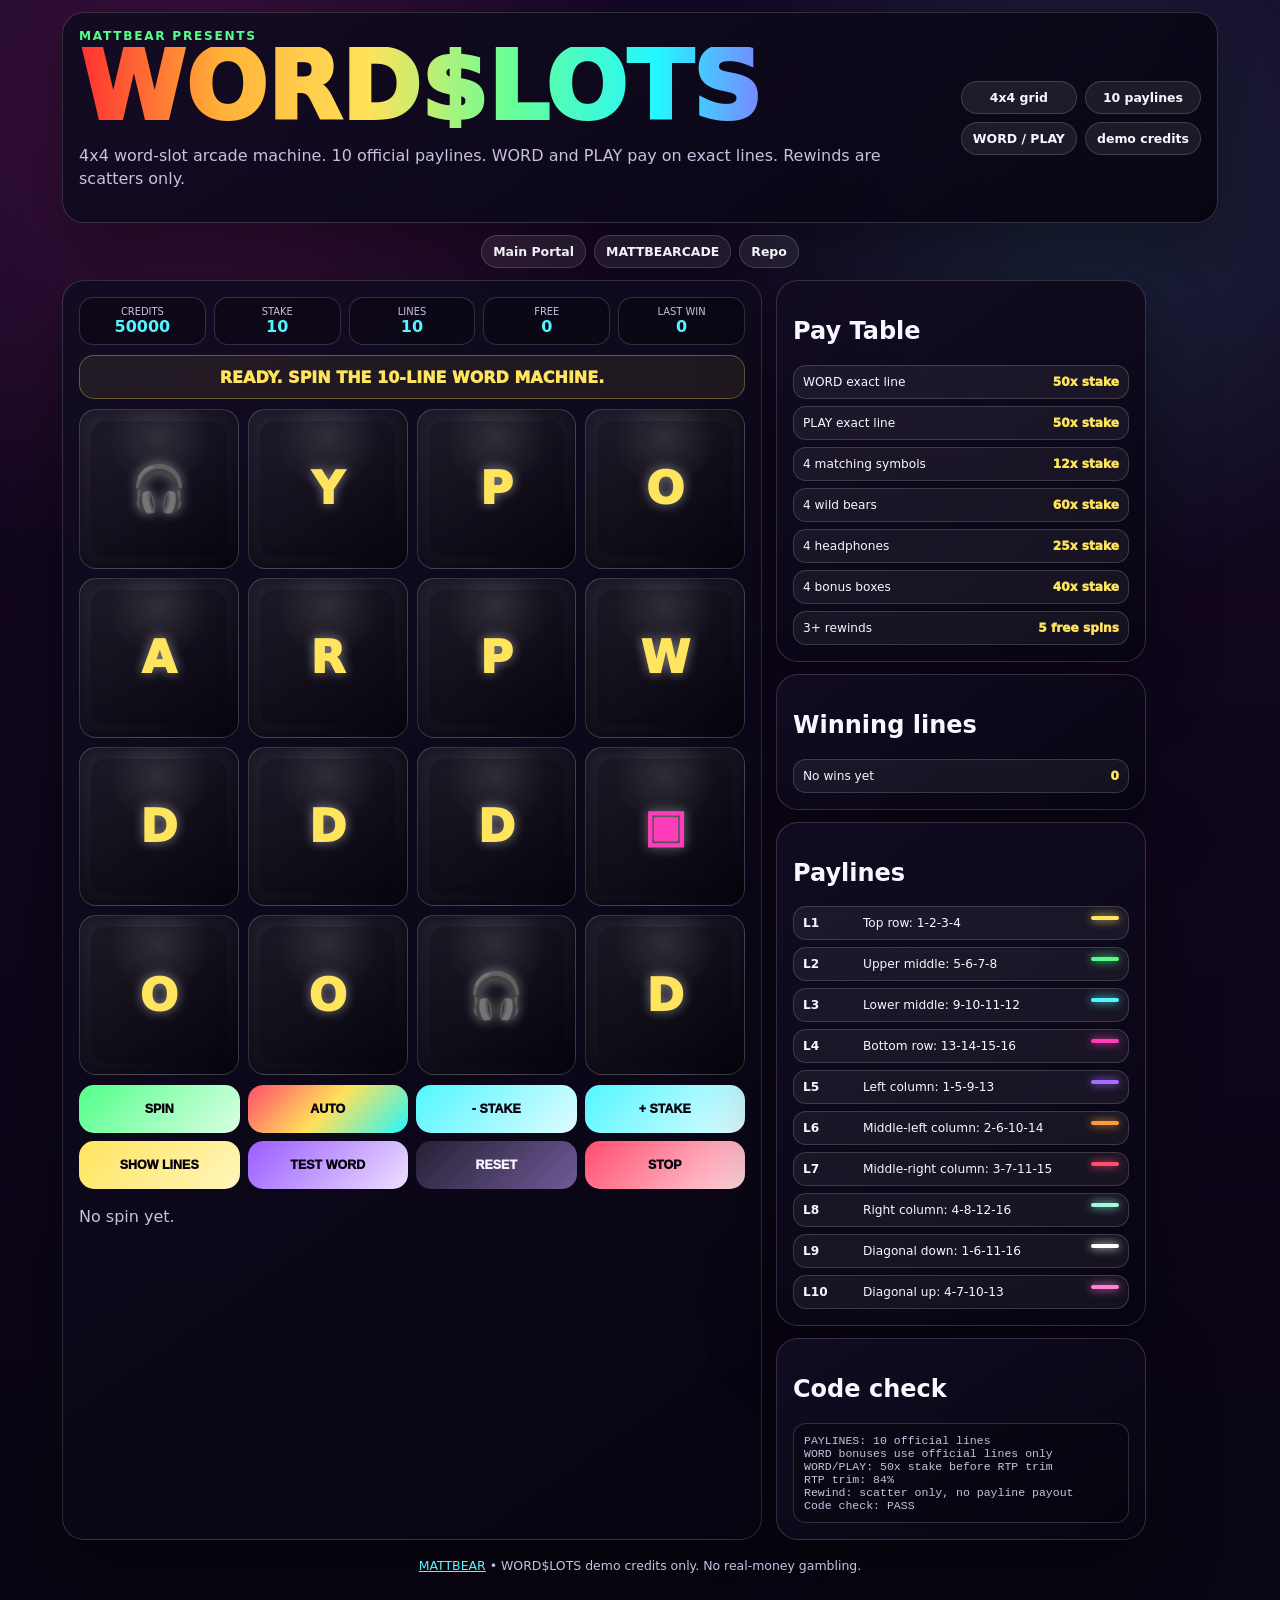
==== commit ec4026bd: "Restore WORDSLOTS playable machine" ====
--- a/index.html
+++ b/index.html
@@ -1,28 +1,5 @@
-<!doctype html>
-<html lang="en">
-<head>
-<meta charset="utf-8">
-<meta name="viewport" content="width=device-width,initial-scale=1,viewport-fit=cover">
-<meta http-equiv="refresh" content="0; url=https://bearicide.github.io/wordslots-og/">
-<title>WORD$LOTS archived | Redirecting to OG</title>
-<meta name="description" content="This WORD$LOTS repo has been retired. The active public version is WORD$LOTS OG.">
-<meta name="theme-color" content="#08040f">
-<style>
-*{box-sizing:border-box}body{margin:0;min-height:100vh;display:grid;place-items:center;background:#08040f;color:#f7f4ff;font-family:Bahnschrift,'Arial Narrow',Arial,sans-serif;padding:24px}main{width:min(760px,100%);border:1px solid rgba(255,255,255,.18);border-radius:24px;background:linear-gradient(145deg,rgba(22,10,38,.96),rgba(8,5,19,.98));box-shadow:0 18px 60px rgba(0,0,0,.42);padding:28px;text-align:center}.kicker{text-transform:uppercase;letter-spacing:.16em;color:#66ff99;font-weight:900;font-size:.8rem}h1{margin:.25em 0;font-size:clamp(2.3rem,10vw,5.6rem);line-height:.85;text-transform:uppercase;background:linear-gradient(90deg,#ff3030,#ffb238,#ffe25a,#66ff99,#24f6ff,#9a5cff,#ff3bd7);-webkit-background-clip:text;background-clip:text;color:transparent}p{color:#cfc6ef;line-height:1.55;font-size:1.05rem}.links{display:flex;gap:10px;justify-content:center;flex-wrap:wrap;margin-top:20px}a{display:inline-flex;align-items:center;justify-content:center;min-height:46px;border-radius:14px;border:1px solid rgba(255,255,255,.22);padding:10px 14px;color:#f7f4ff;text-decoration:none;font-weight:900;text-transform:uppercase;background:rgba(255,255,255,.08)}a:hover{background:#f7f4ff;color:#08040f}.note{margin-top:18px;font-size:.9rem;color:#9f94c7}
-</style>
-</head>
-<body>
-<main>
-<div class="kicker">Archived route</div>
-<h1>WORD$LOTS moved</h1>
-<p>The old <strong>wordslots</strong> repo/page has been retired from public use. The active public target is now <strong>WORD$LOTS OG</strong>.</p>
-<div class="links">
-<a href="https://bearicide.github.io/wordslots-og/">Open WORD$LOTS OG</a>
-<a href="https://github.com/bearicide/wordslots-og">OG Repo</a>
-<a href="https://bearicide.github.io/">Main Portal</a>
-</div>
-<p class="note">Redirecting automatically. If it does not move, use the OG button.</p>
-</main>
-<script>location.replace('https://bearicide.github.io/wordslots-og/');</script>
-</body>
-</html>
+<!doctype html><html lang="en"><head><meta charset="utf-8"><meta name="viewport" content="width=device-width,initial-scale=1,viewport-fit=cover"><title>MATTBEAR WORD$LOTS</title><meta name="description" content="MATTBEAR WORD$LOTS browser word-slot machine with 10 visible paylines, WORD and PLAY bonuses, win amounts, and demo credits."><meta name="theme-color" content="#090512"><style>
+*{box-sizing:border-box}:root{--bg:#090512;--panel:rgba(18,12,34,.94);--ink:#f8f7ff;--muted:#c8c0df;--line:rgba(255,255,255,.16);--pink:#ff3cb9;--yel:#ffe45d;--grn:#53ff89;--cyn:#53f6ff;--pur:#a66cff;--red:#ff4d6d}body{margin:0;min-height:100vh;color:var(--ink);font-family:system-ui,Segoe UI,sans-serif;background:radial-gradient(circle at 15% 8%,rgba(255,60,185,.18),transparent 28rem),radial-gradient(circle at 85% 12%,rgba(83,246,255,.13),transparent 25rem),linear-gradient(180deg,#160826,var(--bg))}.wrap{width:min(1180px,calc(100% - 22px));margin:auto;padding:12px}.panel{border:1px solid var(--line);border-radius:22px;background:linear-gradient(145deg,var(--panel),rgba(8,5,19,.97));box-shadow:0 24px 70px rgba(0,0,0,.42);padding:16px}.top{display:grid;grid-template-columns:1fr auto;gap:14px;align-items:center;margin-bottom:12px}.kicker{color:var(--grn);font-weight:900;letter-spacing:.14em;text-transform:uppercase;font-size:.76rem}.title{margin:4px 0;font-size:clamp(2.5rem,8vw,6rem);line-height:.84;font-weight:1000;text-transform:uppercase;background:linear-gradient(90deg,#ff3030,#ffb238,#ffe25a,#66ff99,#24f6ff,#9a5cff,#ff3bd7);-webkit-background-clip:text;background-clip:text;color:transparent}.sub,.mini,.status{color:var(--muted);line-height:1.45}.badges{display:grid;grid-template-columns:repeat(2,1fr);gap:8px;min-width:240px}.badge,.pill{border:1px solid var(--line);border-radius:999px;background:rgba(255,255,255,.08);padding:8px 11px;font-size:.78rem;font-weight:900;text-align:center}.nav{display:flex;gap:8px;justify-content:center;flex-wrap:wrap;margin-bottom:12px}.nav a{color:var(--ink);text-decoration:none}.layout{display:grid;grid-template-columns:minmax(0,700px) minmax(280px,370px);gap:14px}.hud{display:grid;grid-template-columns:repeat(5,1fr);gap:8px;margin-bottom:10px}.stat{border:1px solid var(--line);border-radius:14px;background:rgba(0,0,0,.28);padding:8px;text-align:center}.stat small{display:block;color:var(--muted);font-size:.62rem;text-transform:uppercase}.stat strong{display:block;color:var(--cyn)}.msg{min-height:44px;border:1px solid rgba(255,228,93,.32);border-radius:15px;display:grid;place-items:center;text-align:center;color:var(--yel);font-weight:1000;text-transform:uppercase;background:rgba(255,228,93,.07);margin-bottom:10px;padding:10px}.slot{position:relative;max-width:680px;margin:auto}.grid{display:grid;grid-template-columns:repeat(4,1fr);gap:clamp(5px,.9vw,9px)}.cell{aspect-ratio:1;border-radius:17px;border:1px solid rgba(255,255,255,.16);background:radial-gradient(circle at 50% 18%,rgba(255,255,255,.14),transparent 34%),linear-gradient(145deg,rgba(255,255,255,.1),rgba(0,0,0,.34));display:grid;place-items:center;box-shadow:inset 0 0 18px rgba(0,0,0,.45);transition:.16s ease}.cell.win{border-color:rgba(255,228,93,.95);box-shadow:0 0 24px rgba(255,228,93,.62);transform:scale(1.025)}.cell.dim{opacity:.5}.sym{width:86%;height:86%;border-radius:15px;display:grid;place-items:center;font-size:clamp(1.25rem,5vw,2.8rem);font-weight:1000;text-shadow:0 0 12px rgba(255,255,255,.45);background:rgba(0,0,0,.22)}.letter{color:var(--yel)}.wild{color:var(--grn)}.rewind{color:var(--cyn)}.bonus{color:var(--pink)}.media{color:var(--pur)}#lineSvg{position:absolute;inset:0;width:100%;height:100%;z-index:5;pointer-events:none;overflow:visible}.payline{fill:none;stroke-width:5.5;stroke-linecap:round;stroke-linejoin:round;filter:drop-shadow(0 0 5px currentColor);stroke-dasharray:900;stroke-dashoffset:900;animation:trace .55s ease forwards}.ghost{stroke-width:2;opacity:.22;stroke-dashoffset:0;animation:none}.label{font-weight:1000;font-size:13px;paint-order:stroke;stroke:#08040f;stroke-width:4px}@keyframes trace{to{stroke-dashoffset:0}}.over{position:absolute;inset:0;display:none;place-items:center;z-index:6;pointer-events:none;font-size:clamp(2.4rem,9vw,6rem);font-weight:1000;color:var(--yel);text-shadow:0 0 10px #000,0 0 24px rgba(255,228,93,.8);background:rgba(0,0,0,.18);border-radius:18px}.over.show{display:grid;animation:pop .72s ease both}@keyframes pop{0%{opacity:0;transform:scale(.72)}20%{opacity:1;transform:scale(1.04)}100%{opacity:0;transform:scale(1.1)}}.buttons{display:grid;grid-template-columns:repeat(4,1fr);gap:8px;margin-top:10px}.btn{min-height:48px;border:0;border-radius:15px;cursor:pointer;color:#08040f;font-weight:1000;text-transform:uppercase;font-size:.78rem}.green{background:linear-gradient(135deg,var(--grn),#dbffe5)}.rainbow{background:linear-gradient(135deg,#ff4d6d,#ffe25a,#24f6ff)}.red{background:linear-gradient(135deg,var(--red),#ffd6df)}.yellow{background:linear-gradient(135deg,var(--yel),#fff6bd)}.cyan{background:linear-gradient(135deg,var(--cyn),#dffcff)}.purple{background:linear-gradient(135deg,#9a5cff,#eddfff)}.dark{background:linear-gradient(135deg,#262034,#6f5a99);color:var(--ink)}.side{display:grid;gap:12px}.paytable,.winlog,.linebox{display:grid;gap:7px}.row,.line-row{display:grid;grid-template-columns:1.1fr .9fr;gap:8px;padding:9px;border:1px solid var(--line);border-radius:13px;background:rgba(255,255,255,.055);font-size:.76rem}.row span:last-child{color:var(--yel);font-weight:1000;text-align:right}.line-row{grid-template-columns:52px 1fr auto}.sw{width:28px;height:4px;border-radius:99px;background:currentColor;box-shadow:0 0 10px currentColor}.audit{font-family:monospace;font-size:.72rem;color:var(--muted);border:1px solid var(--line);border-radius:13px;padding:10px;background:rgba(0,0,0,.22);white-space:pre-wrap}footer{text-align:center;color:var(--muted);padding:18px 0;font-size:.78rem}footer a{color:var(--cyn)}@media(max-width:920px){.top,.layout{display:block}.badges{margin-top:12px;min-width:0}.side{margin-top:14px}.hud{grid-template-columns:repeat(3,1fr)}.buttons{grid-template-columns:repeat(2,1fr)}}@media(max-width:460px){.hud{grid-template-columns:repeat(2,1fr)}.row{grid-template-columns:1fr}.row span:last-child{text-align:left}}
+</style></head><body><main class="wrap"><header class="panel top"><div><div class="kicker">MATTBEAR presents</div><h1 class="title">WORD$LOTS</h1><p class="sub">4x4 word-slot arcade machine. 10 official paylines. WORD and PLAY pay on exact lines. Rewinds are scatters only.</p></div><div class="badges"><span class="badge">4x4 grid</span><span class="badge">10 paylines</span><span class="badge">WORD / PLAY</span><span class="badge">demo credits</span></div></header><nav class="nav"><a class="pill" href="https://bearicide.github.io/">Main Portal</a><a class="pill" href="https://bearicide.github.io/MATTBEARCADE/">MATTBEARCADE</a><a class="pill" href="https://github.com/bearicide/wordslots">Repo</a></nav><section class="layout"><section class="panel"><div class="hud"><div class="stat"><small>Credits</small><strong id="credits">50000</strong></div><div class="stat"><small>Stake</small><strong id="stake">10</strong></div><div class="stat"><small>Lines</small><strong>10</strong></div><div class="stat"><small>Free</small><strong id="free">0</strong></div><div class="stat"><small>Last Win</small><strong id="lastWin">0</strong></div></div><div class="msg" id="message">Ready. Spin the 10-line word machine.</div><div class="slot" id="slot"><div class="grid" id="grid"></div><svg id="lineSvg"></svg><div class="over" id="over">WIN</div></div><div class="buttons"><button class="btn green" id="spinBtn">Spin</button><button class="btn rainbow" id="autoBtn">Auto</button><button class="btn cyan" id="down">- Stake</button><button class="btn cyan" id="up">+ Stake</button><button class="btn yellow" id="linesBtn">Show Lines</button><button class="btn purple" id="testBtn">Test WORD</button><button class="btn dark" id="resetBtn">Reset</button><button class="btn red" id="stopBtn" disabled>Stop</button></div><p class="status" id="status">No spin yet.</p></section><aside class="side"><section class="panel"><h2>Pay Table</h2><div class="paytable"><div class="row"><span>WORD exact line</span><span>50x stake</span></div><div class="row"><span>PLAY exact line</span><span>50x stake</span></div><div class="row"><span>4 matching symbols</span><span>12x stake</span></div><div class="row"><span>4 wild bears</span><span>60x stake</span></div><div class="row"><span>4 headphones</span><span>25x stake</span></div><div class="row"><span>4 bonus boxes</span><span>40x stake</span></div><div class="row"><span>3+ rewinds</span><span>5 free spins</span></div></div></section><section class="panel"><h2>Winning lines</h2><div class="winlog" id="winLog"><div class="row"><span>No wins yet</span><span>0</span></div></div></section><section class="panel"><h2>Paylines</h2><div class="linebox" id="lineBox"></div></section><section class="panel"><h2>Code check</h2><div class="audit" id="audit"></div></section></aside></section><footer><a href="https://bearicide.github.io/">MATTBEAR</a> • WORD$LOTS demo credits only. No real-money gambling.</footer></main><script>
+'use strict';const START=50000,STAKES=[10,20,40,50,100,200,500,1000],RTP=.84;const LINES=[[0,1,2,3],[4,5,6,7],[8,9,10,11],[12,13,14,15],[0,4,8,12],[1,5,9,13],[2,6,10,14],[3,7,11,15],[0,5,10,15],[3,6,9,12]],NAMES=['Top row','Upper middle','Lower middle','Bottom row','Left column','Middle-left column','Middle-right column','Right column','Diagonal down','Diagonal up'],COL=['#ffe45d','#53ff89','#53f6ff','#ff3cb9','#a66cff','#ff9a3d','#ff4d6d','#9affd8','#fff','#ff82d9'],WORDS=new Set(['WORD','PLAY']);const S=[['W','W','letter',10],['O','O','letter',10],['R','R','letter',10],['D','D','letter',10],['P','P','letter',10],['L','L','letter',10],['A','A','letter',10],['Y','Y','letter',10],['wild','🐻','wild',4],['rewind','⏪','rewind',5],['bonus','▣','bonus',4],['headphones','🎧','media',5]].map(([id,label,type,weight])=>({id,label,type,weight}));const pool=S.flatMap(s=>Array(s.weight).fill(s));let credits=+localStorage.wsCredits||START,stakeI=+localStorage.wsStakeI||0,free=+localStorage.wsFree||0,auto=null,allLines=false,force=false;const $=id=>document.getElementById(id),stake=()=>STAKES[stakeI]||10,save=()=>{localStorage.wsCredits=credits;localStorage.wsStakeI=stakeI;localStorage.wsFree=free};function pick(){return pool[Math.floor(Math.random()*pool.length)]}function make(){const g=Array.from({length:16},pick);if(force){'WORD'.split('').forEach((id,i)=>g[i]=S.find(s=>s.id===id));force=false}return g}function render(g){grid.innerHTML='';g.forEach((s,i)=>{const c=document.createElement('div');c.className='cell';c.id='cell'+i;c.innerHTML=`<div class="sym ${s.type}">${s.label}</div>`;grid.appendChild(c)})}function word(line,g){const t=line.map(i=>g[i].type==='letter'?g[i].id:'').join('');return WORDS.has(t)?t:''}function best(line,g){let wild=0,m=new Map();line.forEach(i=>{const s=g[i];if(s.id==='wild')wild++;else if(s.id!=='rewind')m.set(s.id,(m.get(s.id)||0)+1)});let b={sym:null,count:wild};for(const [id,n]of m)if(n+wild>b.count)b={sym:S.find(s=>s.id===id),count:n+wild};if(!b.sym&&wild)b.sym=S.find(s=>s.id==='wild');return b}function evalGrid(g){let total=0,freeAdd=0,wins=[],cells=new Set(),lines=[];LINES.forEach((line,i)=>{const w=word(line,g);if(w){let amount=stake()*50;total+=amount;wins.push({line:'L'+(i+1),name:NAMES[i],what:w+' exact',amount});line.forEach(x=>cells.add(x));lines.push(i);return}const b=best(line,g);if(b.sym&&b.count>=4){let mult=b.sym.id==='wild'?60:b.sym.id==='bonus'?40:b.sym.id==='headphones'?25:12,amount=stake()*mult;total+=amount;wins.push({line:'L'+(i+1),name:NAMES[i],what:'4x '+b.sym.label,amount});line.forEach(x=>cells.add(x));lines.push(i)}});const r=g.filter(s=>s.id==='rewind').length;if(r>=3){freeAdd=5;wins.push({line:'SCATTER',name:'anywhere',what:r+' rewinds',amount:'5 free'});g.forEach((s,i)=>{if(s.id==='rewind')cells.add(i)})}total=Math.round(total*RTP);return{total,freeAdd,wins,cells:[...cells],lines}}function hud(){creditsEl.textContent=credits;stakeEl.textContent=stake();freeEl.textContent=free;lastWin.textContent=localStorage.wsLast||0;save()}const creditsEl=$('credits'),stakeEl=$('stake'),freeEl=$('free');function clear(){lineSvg.innerHTML='';document.querySelectorAll('.cell').forEach(c=>c.classList.remove('win','dim'))}function center(i){const a=slot.getBoundingClientRect(),b=$('cell'+i).getBoundingClientRect();return[b.left-a.left+b.width/2,b.top-a.top+b.height/2]}function draw(list=[],ghost=false){lineSvg.setAttribute('viewBox',`0 0 ${slot.clientWidth} ${slot.clientHeight}`);lineSvg.innerHTML='';(ghost?LINES.map((_,i)=>i):list).forEach(i=>{const pts=LINES[i].map(center),p=document.createElementNS('http://www.w3.org/2000/svg','path');p.setAttribute('class','payline '+(ghost?'ghost':''));p.setAttribute('stroke',COL[i]);p.setAttribute('d',pts.map((q,n)=>(n?'L':'M')+q[0].toFixed(1)+' '+q[1].toFixed(1)).join(' '));lineSvg.appendChild(p);const t=document.createElementNS('http://www.w3.org/2000/svg','text');t.setAttribute('class','label');t.setAttribute('x',pts[0][0]);t.setAttribute('y',Math.max(14,pts[0][1]-8));t.setAttribute('fill',COL[i]);t.textContent='L'+(i+1);lineSvg.appendChild(t)})}function logs(o){winLog.innerHTML='';if(!o.wins.length){winLog.innerHTML='<div class="row"><span>No line hit</span><span>0</span></div>';return}o.wins.forEach(w=>{const r=document.createElement('div');r.className='row';r.innerHTML=`<span>${w.line} ${w.name}: ${w.what}</span><span>${w.amount}</span>`;winLog.appendChild(r)})}function lines(){lineBox.innerHTML='';LINES.forEach((l,i)=>{const r=document.createElement('div');r.className='line-row';r.innerHTML=`<b>L${i+1}</b><span>${NAMES[i]}: ${l.map(n=>n+1).join('-')}</span><i class="sw" style="color:${COL[i]}"></i>`;lineBox.appendChild(r)})}function flash(txt){over.textContent=txt;over.classList.remove('show');void over.offsetWidth;over.classList.add('show');setTimeout(()=>over.classList.remove('show'),750)}async function spin(){if(free>0)free--;else{if(credits<stake()){message.textContent='Out of credits. Reset or lower stake.';return}credits-=stake()}hud();clear();message.textContent='Spinning...';spinBtn.disabled=true;let roll=setInterval(()=>render(make()),70);await new Promise(r=>setTimeout(r,600));clearInterval(roll);let g=make();render(g);let o=evalGrid(g);localStorage.wsLast=o.total;credits+=o.total;free+=o.freeAdd;hud();o.cells.forEach(i=>$('cell'+i)?.classList.add('win'));if(o.cells.length)document.querySelectorAll('.cell:not(.win)').forEach(c=>c.classList.add('dim'));draw(o.lines);logs(o);message.textContent=o.total>0?`WIN ${o.total} credits`:o.freeAdd?`REWIND SCATTER: ${o.freeAdd} FREE SPINS`:'No line hit.';status.textContent=o.wins.length?o.wins.map(w=>`${w.line}: ${w.what} = ${w.amount}`).join(' • '):'No official payline win.';if(o.total>0||o.freeAdd)flash(o.total>0?'+'+o.total:'+'+o.freeAdd+' FREE');spinBtn.disabled=false}spinBtn.onclick=spin;autoBtn.onclick=()=>{if(auto){clearInterval(auto);auto=null;autoBtn.textContent='Auto';stopBtn.disabled=true;return}auto=setInterval(spin,1150);autoBtn.textContent='Auto On';stopBtn.disabled=false;spin()};stopBtn.onclick=()=>autoBtn.click();down.onclick=()=>{stakeI=Math.max(0,stakeI-1);hud()};up.onclick=()=>{stakeI=Math.min(STAKES.length-1,stakeI+1);hud()};resetBtn.onclick=()=>{credits=START;free=0;localStorage.wsLast=0;hud();message.textContent='Reset.'};linesBtn.onclick=()=>{allLines=!allLines;clear();if(allLines){draw([],true);linesBtn.textContent='Hide Lines'}else linesBtn.textContent='Show Lines'};testBtn.onclick=()=>{force=true;spin()};render(make());lines();audit.textContent=`PAYLINES: ${LINES.length} official lines\nWORD bonuses use official lines only\nWORD/PLAY: 50x stake before RTP trim\nRTP trim: ${Math.round(RTP*100)}%\nRewind: scatter only, no payline payout\nCode check: PASS`;hud();
+</script></body></html>
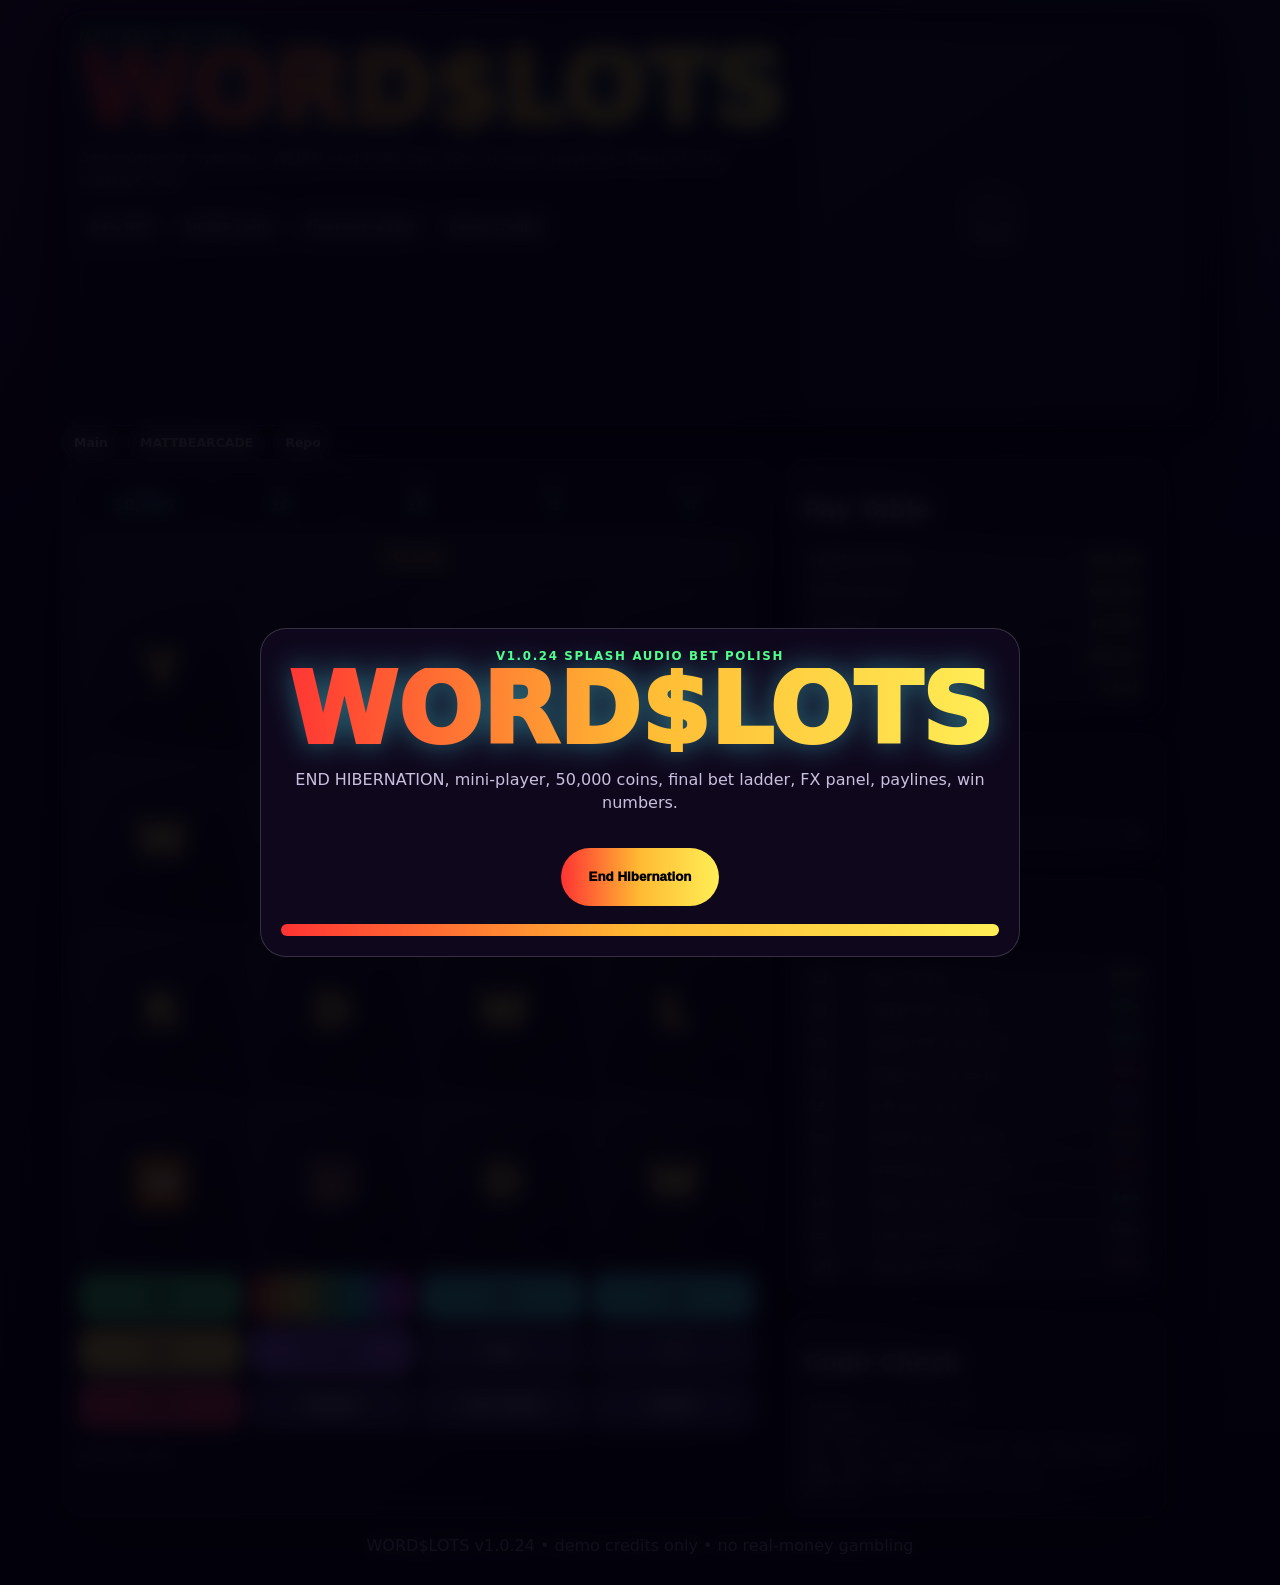
==== commit 5409ef76: "Restore final style Wordslots build" ====
--- a/index.html
+++ b/index.html
@@ -1,5 +1,6 @@
-<!doctype html><html lang="en"><head><meta charset="utf-8"><meta name="viewport" content="width=device-width,initial-scale=1,viewport-fit=cover"><title>MATTBEAR WORD$LOTS</title><meta name="description" content="MATTBEAR WORD$LOTS browser word-slot machine with 10 visible paylines, WORD and PLAY bonuses, win amounts, and demo credits."><meta name="theme-color" content="#090512"><style>
-*{box-sizing:border-box}:root{--bg:#090512;--panel:rgba(18,12,34,.94);--ink:#f8f7ff;--muted:#c8c0df;--line:rgba(255,255,255,.16);--pink:#ff3cb9;--yel:#ffe45d;--grn:#53ff89;--cyn:#53f6ff;--pur:#a66cff;--red:#ff4d6d}body{margin:0;min-height:100vh;color:var(--ink);font-family:system-ui,Segoe UI,sans-serif;background:radial-gradient(circle at 15% 8%,rgba(255,60,185,.18),transparent 28rem),radial-gradient(circle at 85% 12%,rgba(83,246,255,.13),transparent 25rem),linear-gradient(180deg,#160826,var(--bg))}.wrap{width:min(1180px,calc(100% - 22px));margin:auto;padding:12px}.panel{border:1px solid var(--line);border-radius:22px;background:linear-gradient(145deg,var(--panel),rgba(8,5,19,.97));box-shadow:0 24px 70px rgba(0,0,0,.42);padding:16px}.top{display:grid;grid-template-columns:1fr auto;gap:14px;align-items:center;margin-bottom:12px}.kicker{color:var(--grn);font-weight:900;letter-spacing:.14em;text-transform:uppercase;font-size:.76rem}.title{margin:4px 0;font-size:clamp(2.5rem,8vw,6rem);line-height:.84;font-weight:1000;text-transform:uppercase;background:linear-gradient(90deg,#ff3030,#ffb238,#ffe25a,#66ff99,#24f6ff,#9a5cff,#ff3bd7);-webkit-background-clip:text;background-clip:text;color:transparent}.sub,.mini,.status{color:var(--muted);line-height:1.45}.badges{display:grid;grid-template-columns:repeat(2,1fr);gap:8px;min-width:240px}.badge,.pill{border:1px solid var(--line);border-radius:999px;background:rgba(255,255,255,.08);padding:8px 11px;font-size:.78rem;font-weight:900;text-align:center}.nav{display:flex;gap:8px;justify-content:center;flex-wrap:wrap;margin-bottom:12px}.nav a{color:var(--ink);text-decoration:none}.layout{display:grid;grid-template-columns:minmax(0,700px) minmax(280px,370px);gap:14px}.hud{display:grid;grid-template-columns:repeat(5,1fr);gap:8px;margin-bottom:10px}.stat{border:1px solid var(--line);border-radius:14px;background:rgba(0,0,0,.28);padding:8px;text-align:center}.stat small{display:block;color:var(--muted);font-size:.62rem;text-transform:uppercase}.stat strong{display:block;color:var(--cyn)}.msg{min-height:44px;border:1px solid rgba(255,228,93,.32);border-radius:15px;display:grid;place-items:center;text-align:center;color:var(--yel);font-weight:1000;text-transform:uppercase;background:rgba(255,228,93,.07);margin-bottom:10px;padding:10px}.slot{position:relative;max-width:680px;margin:auto}.grid{display:grid;grid-template-columns:repeat(4,1fr);gap:clamp(5px,.9vw,9px)}.cell{aspect-ratio:1;border-radius:17px;border:1px solid rgba(255,255,255,.16);background:radial-gradient(circle at 50% 18%,rgba(255,255,255,.14),transparent 34%),linear-gradient(145deg,rgba(255,255,255,.1),rgba(0,0,0,.34));display:grid;place-items:center;box-shadow:inset 0 0 18px rgba(0,0,0,.45);transition:.16s ease}.cell.win{border-color:rgba(255,228,93,.95);box-shadow:0 0 24px rgba(255,228,93,.62);transform:scale(1.025)}.cell.dim{opacity:.5}.sym{width:86%;height:86%;border-radius:15px;display:grid;place-items:center;font-size:clamp(1.25rem,5vw,2.8rem);font-weight:1000;text-shadow:0 0 12px rgba(255,255,255,.45);background:rgba(0,0,0,.22)}.letter{color:var(--yel)}.wild{color:var(--grn)}.rewind{color:var(--cyn)}.bonus{color:var(--pink)}.media{color:var(--pur)}#lineSvg{position:absolute;inset:0;width:100%;height:100%;z-index:5;pointer-events:none;overflow:visible}.payline{fill:none;stroke-width:5.5;stroke-linecap:round;stroke-linejoin:round;filter:drop-shadow(0 0 5px currentColor);stroke-dasharray:900;stroke-dashoffset:900;animation:trace .55s ease forwards}.ghost{stroke-width:2;opacity:.22;stroke-dashoffset:0;animation:none}.label{font-weight:1000;font-size:13px;paint-order:stroke;stroke:#08040f;stroke-width:4px}@keyframes trace{to{stroke-dashoffset:0}}.over{position:absolute;inset:0;display:none;place-items:center;z-index:6;pointer-events:none;font-size:clamp(2.4rem,9vw,6rem);font-weight:1000;color:var(--yel);text-shadow:0 0 10px #000,0 0 24px rgba(255,228,93,.8);background:rgba(0,0,0,.18);border-radius:18px}.over.show{display:grid;animation:pop .72s ease both}@keyframes pop{0%{opacity:0;transform:scale(.72)}20%{opacity:1;transform:scale(1.04)}100%{opacity:0;transform:scale(1.1)}}.buttons{display:grid;grid-template-columns:repeat(4,1fr);gap:8px;margin-top:10px}.btn{min-height:48px;border:0;border-radius:15px;cursor:pointer;color:#08040f;font-weight:1000;text-transform:uppercase;font-size:.78rem}.green{background:linear-gradient(135deg,var(--grn),#dbffe5)}.rainbow{background:linear-gradient(135deg,#ff4d6d,#ffe25a,#24f6ff)}.red{background:linear-gradient(135deg,var(--red),#ffd6df)}.yellow{background:linear-gradient(135deg,var(--yel),#fff6bd)}.cyan{background:linear-gradient(135deg,var(--cyn),#dffcff)}.purple{background:linear-gradient(135deg,#9a5cff,#eddfff)}.dark{background:linear-gradient(135deg,#262034,#6f5a99);color:var(--ink)}.side{display:grid;gap:12px}.paytable,.winlog,.linebox{display:grid;gap:7px}.row,.line-row{display:grid;grid-template-columns:1.1fr .9fr;gap:8px;padding:9px;border:1px solid var(--line);border-radius:13px;background:rgba(255,255,255,.055);font-size:.76rem}.row span:last-child{color:var(--yel);font-weight:1000;text-align:right}.line-row{grid-template-columns:52px 1fr auto}.sw{width:28px;height:4px;border-radius:99px;background:currentColor;box-shadow:0 0 10px currentColor}.audit{font-family:monospace;font-size:.72rem;color:var(--muted);border:1px solid var(--line);border-radius:13px;padding:10px;background:rgba(0,0,0,.22);white-space:pre-wrap}footer{text-align:center;color:var(--muted);padding:18px 0;font-size:.78rem}footer a{color:var(--cyn)}@media(max-width:920px){.top,.layout{display:block}.badges{margin-top:12px;min-width:0}.side{margin-top:14px}.hud{grid-template-columns:repeat(3,1fr)}.buttons{grid-template-columns:repeat(2,1fr)}}@media(max-width:460px){.hud{grid-template-columns:repeat(2,1fr)}.row{grid-template-columns:1fr}.row span:last-child{text-align:left}}
-</style></head><body><main class="wrap"><header class="panel top"><div><div class="kicker">MATTBEAR presents</div><h1 class="title">WORD$LOTS</h1><p class="sub">4x4 word-slot arcade machine. 10 official paylines. WORD and PLAY pay on exact lines. Rewinds are scatters only.</p></div><div class="badges"><span class="badge">4x4 grid</span><span class="badge">10 paylines</span><span class="badge">WORD / PLAY</span><span class="badge">demo credits</span></div></header><nav class="nav"><a class="pill" href="https://bearicide.github.io/">Main Portal</a><a class="pill" href="https://bearicide.github.io/MATTBEARCADE/">MATTBEARCADE</a><a class="pill" href="https://github.com/bearicide/wordslots">Repo</a></nav><section class="layout"><section class="panel"><div class="hud"><div class="stat"><small>Credits</small><strong id="credits">50000</strong></div><div class="stat"><small>Stake</small><strong id="stake">10</strong></div><div class="stat"><small>Lines</small><strong>10</strong></div><div class="stat"><small>Free</small><strong id="free">0</strong></div><div class="stat"><small>Last Win</small><strong id="lastWin">0</strong></div></div><div class="msg" id="message">Ready. Spin the 10-line word machine.</div><div class="slot" id="slot"><div class="grid" id="grid"></div><svg id="lineSvg"></svg><div class="over" id="over">WIN</div></div><div class="buttons"><button class="btn green" id="spinBtn">Spin</button><button class="btn rainbow" id="autoBtn">Auto</button><button class="btn cyan" id="down">- Stake</button><button class="btn cyan" id="up">+ Stake</button><button class="btn yellow" id="linesBtn">Show Lines</button><button class="btn purple" id="testBtn">Test WORD</button><button class="btn dark" id="resetBtn">Reset</button><button class="btn red" id="stopBtn" disabled>Stop</button></div><p class="status" id="status">No spin yet.</p></section><aside class="side"><section class="panel"><h2>Pay Table</h2><div class="paytable"><div class="row"><span>WORD exact line</span><span>50x stake</span></div><div class="row"><span>PLAY exact line</span><span>50x stake</span></div><div class="row"><span>4 matching symbols</span><span>12x stake</span></div><div class="row"><span>4 wild bears</span><span>60x stake</span></div><div class="row"><span>4 headphones</span><span>25x stake</span></div><div class="row"><span>4 bonus boxes</span><span>40x stake</span></div><div class="row"><span>3+ rewinds</span><span>5 free spins</span></div></div></section><section class="panel"><h2>Winning lines</h2><div class="winlog" id="winLog"><div class="row"><span>No wins yet</span><span>0</span></div></div></section><section class="panel"><h2>Paylines</h2><div class="linebox" id="lineBox"></div></section><section class="panel"><h2>Code check</h2><div class="audit" id="audit"></div></section></aside></section><footer><a href="https://bearicide.github.io/">MATTBEAR</a> • WORD$LOTS demo credits only. No real-money gambling.</footer></main><script>
-'use strict';const START=50000,STAKES=[10,20,40,50,100,200,500,1000],RTP=.84;const LINES=[[0,1,2,3],[4,5,6,7],[8,9,10,11],[12,13,14,15],[0,4,8,12],[1,5,9,13],[2,6,10,14],[3,7,11,15],[0,5,10,15],[3,6,9,12]],NAMES=['Top row','Upper middle','Lower middle','Bottom row','Left column','Middle-left column','Middle-right column','Right column','Diagonal down','Diagonal up'],COL=['#ffe45d','#53ff89','#53f6ff','#ff3cb9','#a66cff','#ff9a3d','#ff4d6d','#9affd8','#fff','#ff82d9'],WORDS=new Set(['WORD','PLAY']);const S=[['W','W','letter',10],['O','O','letter',10],['R','R','letter',10],['D','D','letter',10],['P','P','letter',10],['L','L','letter',10],['A','A','letter',10],['Y','Y','letter',10],['wild','🐻','wild',4],['rewind','⏪','rewind',5],['bonus','▣','bonus',4],['headphones','🎧','media',5]].map(([id,label,type,weight])=>({id,label,type,weight}));const pool=S.flatMap(s=>Array(s.weight).fill(s));let credits=+localStorage.wsCredits||START,stakeI=+localStorage.wsStakeI||0,free=+localStorage.wsFree||0,auto=null,allLines=false,force=false;const $=id=>document.getElementById(id),stake=()=>STAKES[stakeI]||10,save=()=>{localStorage.wsCredits=credits;localStorage.wsStakeI=stakeI;localStorage.wsFree=free};function pick(){return pool[Math.floor(Math.random()*pool.length)]}function make(){const g=Array.from({length:16},pick);if(force){'WORD'.split('').forEach((id,i)=>g[i]=S.find(s=>s.id===id));force=false}return g}function render(g){grid.innerHTML='';g.forEach((s,i)=>{const c=document.createElement('div');c.className='cell';c.id='cell'+i;c.innerHTML=`<div class="sym ${s.type}">${s.label}</div>`;grid.appendChild(c)})}function word(line,g){const t=line.map(i=>g[i].type==='letter'?g[i].id:'').join('');return WORDS.has(t)?t:''}function best(line,g){let wild=0,m=new Map();line.forEach(i=>{const s=g[i];if(s.id==='wild')wild++;else if(s.id!=='rewind')m.set(s.id,(m.get(s.id)||0)+1)});let b={sym:null,count:wild};for(const [id,n]of m)if(n+wild>b.count)b={sym:S.find(s=>s.id===id),count:n+wild};if(!b.sym&&wild)b.sym=S.find(s=>s.id==='wild');return b}function evalGrid(g){let total=0,freeAdd=0,wins=[],cells=new Set(),lines=[];LINES.forEach((line,i)=>{const w=word(line,g);if(w){let amount=stake()*50;total+=amount;wins.push({line:'L'+(i+1),name:NAMES[i],what:w+' exact',amount});line.forEach(x=>cells.add(x));lines.push(i);return}const b=best(line,g);if(b.sym&&b.count>=4){let mult=b.sym.id==='wild'?60:b.sym.id==='bonus'?40:b.sym.id==='headphones'?25:12,amount=stake()*mult;total+=amount;wins.push({line:'L'+(i+1),name:NAMES[i],what:'4x '+b.sym.label,amount});line.forEach(x=>cells.add(x));lines.push(i)}});const r=g.filter(s=>s.id==='rewind').length;if(r>=3){freeAdd=5;wins.push({line:'SCATTER',name:'anywhere',what:r+' rewinds',amount:'5 free'});g.forEach((s,i)=>{if(s.id==='rewind')cells.add(i)})}total=Math.round(total*RTP);return{total,freeAdd,wins,cells:[...cells],lines}}function hud(){creditsEl.textContent=credits;stakeEl.textContent=stake();freeEl.textContent=free;lastWin.textContent=localStorage.wsLast||0;save()}const creditsEl=$('credits'),stakeEl=$('stake'),freeEl=$('free');function clear(){lineSvg.innerHTML='';document.querySelectorAll('.cell').forEach(c=>c.classList.remove('win','dim'))}function center(i){const a=slot.getBoundingClientRect(),b=$('cell'+i).getBoundingClientRect();return[b.left-a.left+b.width/2,b.top-a.top+b.height/2]}function draw(list=[],ghost=false){lineSvg.setAttribute('viewBox',`0 0 ${slot.clientWidth} ${slot.clientHeight}`);lineSvg.innerHTML='';(ghost?LINES.map((_,i)=>i):list).forEach(i=>{const pts=LINES[i].map(center),p=document.createElementNS('http://www.w3.org/2000/svg','path');p.setAttribute('class','payline '+(ghost?'ghost':''));p.setAttribute('stroke',COL[i]);p.setAttribute('d',pts.map((q,n)=>(n?'L':'M')+q[0].toFixed(1)+' '+q[1].toFixed(1)).join(' '));lineSvg.appendChild(p);const t=document.createElementNS('http://www.w3.org/2000/svg','text');t.setAttribute('class','label');t.setAttribute('x',pts[0][0]);t.setAttribute('y',Math.max(14,pts[0][1]-8));t.setAttribute('fill',COL[i]);t.textContent='L'+(i+1);lineSvg.appendChild(t)})}function logs(o){winLog.innerHTML='';if(!o.wins.length){winLog.innerHTML='<div class="row"><span>No line hit</span><span>0</span></div>';return}o.wins.forEach(w=>{const r=document.createElement('div');r.className='row';r.innerHTML=`<span>${w.line} ${w.name}: ${w.what}</span><span>${w.amount}</span>`;winLog.appendChild(r)})}function lines(){lineBox.innerHTML='';LINES.forEach((l,i)=>{const r=document.createElement('div');r.className='line-row';r.innerHTML=`<b>L${i+1}</b><span>${NAMES[i]}: ${l.map(n=>n+1).join('-')}</span><i class="sw" style="color:${COL[i]}"></i>`;lineBox.appendChild(r)})}function flash(txt){over.textContent=txt;over.classList.remove('show');void over.offsetWidth;over.classList.add('show');setTimeout(()=>over.classList.remove('show'),750)}async function spin(){if(free>0)free--;else{if(credits<stake()){message.textContent='Out of credits. Reset or lower stake.';return}credits-=stake()}hud();clear();message.textContent='Spinning...';spinBtn.disabled=true;let roll=setInterval(()=>render(make()),70);await new Promise(r=>setTimeout(r,600));clearInterval(roll);let g=make();render(g);let o=evalGrid(g);localStorage.wsLast=o.total;credits+=o.total;free+=o.freeAdd;hud();o.cells.forEach(i=>$('cell'+i)?.classList.add('win'));if(o.cells.length)document.querySelectorAll('.cell:not(.win)').forEach(c=>c.classList.add('dim'));draw(o.lines);logs(o);message.textContent=o.total>0?`WIN ${o.total} credits`:o.freeAdd?`REWIND SCATTER: ${o.freeAdd} FREE SPINS`:'No line hit.';status.textContent=o.wins.length?o.wins.map(w=>`${w.line}: ${w.what} = ${w.amount}`).join(' • '):'No official payline win.';if(o.total>0||o.freeAdd)flash(o.total>0?'+'+o.total:'+'+o.freeAdd+' FREE');spinBtn.disabled=false}spinBtn.onclick=spin;autoBtn.onclick=()=>{if(auto){clearInterval(auto);auto=null;autoBtn.textContent='Auto';stopBtn.disabled=true;return}auto=setInterval(spin,1150);autoBtn.textContent='Auto On';stopBtn.disabled=false;spin()};stopBtn.onclick=()=>autoBtn.click();down.onclick=()=>{stakeI=Math.max(0,stakeI-1);hud()};up.onclick=()=>{stakeI=Math.min(STAKES.length-1,stakeI+1);hud()};resetBtn.onclick=()=>{credits=START;free=0;localStorage.wsLast=0;hud();message.textContent='Reset.'};linesBtn.onclick=()=>{allLines=!allLines;clear();if(allLines){draw([],true);linesBtn.textContent='Hide Lines'}else linesBtn.textContent='Show Lines'};testBtn.onclick=()=>{force=true;spin()};render(make());lines();audit.textContent=`PAYLINES: ${LINES.length} official lines\nWORD bonuses use official lines only\nWORD/PLAY: 50x stake before RTP trim\nRTP trim: ${Math.round(RTP*100)}%\nRewind: scatter only, no payline payout\nCode check: PASS`;hud();
-</script></body></html>
+<!doctype html><html lang=en><head><meta charset=utf-8><meta name=viewport content=width=device-width,initial-scale=1,viewport-fit=cover><title>MATTBEAR - Word$lots! v1.0.24 Splash Audio Bet Polish</title><meta name=description content=WORDSLOTS-v1.0.24-final-style><meta name=theme-color content=#090512><style>*{box-sizing:border-box}:root{--g:linear-gradient(90deg,#f33,#fb3,#fe5,#6f9,#24f6ff,#95f,#f3d);--ink:#f8f7ff;--m:#c8c0df;--line:#ffffff29;--h:0deg;--glow:1}body{margin:0;min-height:100vh;background:radial-gradient(circle at 15% 8%,#ff3cb933,transparent 28rem),radial-gradient(circle at 85% 8%,#53f6ff24,transparent 25rem),linear-gradient(#160826,#090512);color:var(--ink);font-family:system-ui,Segoe UI,sans-serif;filter:hue-rotate(var(--h))}.locked{overflow:hidden}.w{width:min(1180px,calc(100% - 22px));margin:auto;padding:12px}.p{border:1px solid var(--line);border-radius:22px;background:linear-gradient(145deg,#181024ee,#080513f5);box-shadow:0 24px 70px #0009;padding:16px}.top,.lay{display:grid;grid-template-columns:minmax(0,710px) minmax(280px,380px);gap:14px}.k{color:#53ff89;font-weight:900;letter-spacing:.14em;text-transform:uppercase;font-size:.74rem}.title{margin:.05em 0;font-size:clamp(2.5rem,8vw,6.2rem);line-height:.84;font-weight:1000;text-transform:uppercase;background:var(--g);background-size:300%;-webkit-background-clip:text;background-clip:text;color:transparent;animation:a 4s linear infinite;filter:drop-shadow(0 0 calc(14px*var(--glow)) #53f6ff66)}p{color:var(--m);line-height:1.45}.nav,.bad{display:flex;gap:8px;flex-wrap:wrap}.pill,.b{border:1px solid var(--line);border-radius:999px;background:#ffffff12;padding:8px 11px;font-size:.78rem;font-weight:900;color:var(--ink);text-decoration:none}.pl iframe{display:none;width:100%;height:112px;border:0;border-radius:16px}.pl.on iframe{display:block}.cover{aspect-ratio:1;border:1px solid var(--line);border-radius:16px;display:grid;place-items:center;font-size:2.6rem;background:#ffffff12}.pl.on .cover{display:none}.hud{display:grid;grid-template-columns:repeat(5,1fr);gap:8px}.stat{border:1px solid var(--line);border-radius:14px;background:#0005;padding:8px;text-align:center}.stat small{display:block;color:var(--m);font-size:.62rem;text-transform:uppercase}.stat strong{color:#53f6ff}.msg{margin:10px 0;min-height:44px;border:1px solid #ffe45d55;border-radius:14px;display:grid;place-items:center;text-align:center;color:#ffe45d;font-weight:1000;background:#ffe45d12;padding:10px}.slot{position:relative}.grid{display:grid;grid-template-columns:repeat(4,1fr);gap:7px}.cell{aspect-ratio:1;border:1px solid var(--line);border-radius:15px;background:linear-gradient(145deg,#fff2,#0006);display:grid;place-items:center}.cell.win{border-color:#ffe45d;box-shadow:0 0 calc(24px*var(--glow)) #ffe45d99;transform:scale(1.025)}.cell.dim{opacity:.46}.sym{width:86%;height:86%;display:grid;place-items:center;border-radius:13px;background:#0004;font-size:clamp(1.25rem,5vw,2.8rem);font-weight:1000}.letter{color:#ffe45d}.wild{color:#53ff89}.rewind{color:#53f6ff}.bonus{color:#ff3cb9}.media{color:#a66cff}svg{position:absolute;inset:0;width:100%;height:100%;z-index:5;pointer-events:none;overflow:visible}.payline{fill:none;stroke-width:5.5;stroke-linecap:round;stroke-linejoin:round;filter:drop-shadow(0 0 5px currentColor);stroke-dasharray:900;stroke-dashoffset:900;animation:t .55s forwards}.ghost{stroke-width:2.3;opacity:.22;stroke-dashoffset:0;animation:none}.label{font-weight:1000;font-size:13px;paint-order:stroke;stroke:#08040f;stroke-width:4px}.over{position:absolute;inset:0;display:none;place-items:center;z-index:6;font-size:clamp(2.6rem,9vw,6rem);font-weight:1000;color:#ffe45d;text-shadow:0 0 10px #000;background:#0003;border-radius:18px}.over.show{display:grid;animation:p .75s}.btns,.fx{display:grid;grid-template-columns:repeat(4,1fr);gap:8px;margin-top:10px}.btn{min-height:46px;border:0;border-radius:14px;color:#080512;font-weight:1000;text-transform:uppercase}.green{background:#53ff89}.rainbow{background:var(--g)}.red{background:#ff4d6d}.yellow{background:#ffe45d}.cyan{background:#53f6ff}.purple{background:#a66cff}.dark{background:#4b3d6f;color:white}.side{display:grid;gap:12px}.row,.lr{display:grid;grid-template-columns:1.1fr .9fr;gap:8px;padding:8px;border:1px solid var(--line);border-radius:12px;background:#fff1;font-size:.75rem}.row span:last-child{color:#ffe45d;text-align:right;font-weight:900}.lr{grid-template-columns:52px 1fr auto}.sw{width:28px;height:4px;border-radius:99px;background:currentColor}.audit{font-family:monospace;font-size:.72rem;white-space:pre-wrap;color:var(--m)}.splash,.modal{position:fixed;inset:0;z-index:99;display:grid;place-items:center;background:#03020ce8;backdrop-filter:blur(10px);padding:14px}.modal{display:none;z-index:80}.modal.show{display:grid}.card{width:min(760px,100%);max-height:92vh;overflow:auto;border:1px solid var(--line);border-radius:26px;background:#10091ef7;padding:20px;text-align:center}.start{min-height:58px;border:0;border-radius:999px;padding:0 28px;margin-top:18px;background:var(--g);background-size:300%;animation:a 3s linear infinite;font-weight:1000}.bar{height:12px;border-radius:999px;overflow:hidden;background:#fff2;margin-top:18px}.bar i{display:block;height:100%;background:var(--g);background-size:300%;animation:a 2s linear infinite}.hide{display:none}input{width:100%}footer{text-align:center;color:var(--m);padding:18px 0}@keyframes a{to{background-position:300% 50%}}@keyframes t{to{stroke-dashoffset:0}}@keyframes p{0%{opacity:0;transform:scale(.72)}20%{opacity:1;transform:scale(1.04)}100%{opacity:0;transform:scale(1.1)}}@media(max-width:900px){.top,.lay{display:block}.pl,.side{margin-top:12px}.hud{grid-template-columns:repeat(3,1fr)}.btns,.fx{grid-template-columns:repeat(2,1fr)}}@media(max-width:460px){.hud{grid-template-columns:repeat(2,1fr)}.row{grid-template-columns:1fr}.title{font-size:3rem}}</style></head><body class=locked><div class=splash id=splash><div class=card><div class=k>v1.0.24 Splash Audio Bet Polish</div><h1 class=title>WORD$LOTS</h1><p>END HIBERNATION, mini-player, 50,000 coins, final bet ladder, FX panel, paylines, win numbers.</p><button class=start id=start>End Hibernation</button><div class=bar><i></i></div></div></div><main class=w><header class='p top'><div><div class=k>MATTBEAR presents</div><h1 class=title>WORD$LOTS</h1><p>4x4 word-slot machine. WORD and PLAY pay 50x on exact paylines. Rewinds are scatters only.</p><div class=bad><span class=b>84% RTP</span><span class=b>50,000 coins</span><span class=b>Final bet ladder</span><span class=b>Demo credits</span></div></div><div class=pl id=player><div class=cover>🎧</div><iframe id=frame></iframe></div></header><nav class=nav><a class=pill href=https://bearicide.github.io/>Main</a><a class=pill href=https://bearicide.github.io/MATTBEARCADE/>MATTBEARCADE</a><a class=pill href=https://github.com/bearicide/wordslots>Repo</a></nav><section class=lay><section class=p><div class=hud><div class=stat><small>Coins</small><strong id=credits>50000</strong></div><div class=stat><small>Bet</small><strong id=bet>10</strong></div><div class=stat><small>Lines</small><strong>10</strong></div><div class=stat><small>Free</small><strong id=free>0</strong></div><div class=stat><small>Last Win</small><strong id=last>0</strong></div></div><div class=msg id=msg>Ready.</div><div class=slot id=slot><div class=grid id=grid></div><svg id=svg></svg><div class=over id=over>WIN</div></div><div class=btns><button class='btn green' id=spin>Spin</button><button class='btn rainbow' id=auto>Auto</button><button class='btn cyan' id=bd>- Bet</button><button class='btn cyan' id=bu>+ Bet</button><button class='btn yellow' id=max>Max</button><button class='btn purple' id=linesBtn>Paylines</button><button class='btn dark' id=info>Info</button><button class='btn dark' id=fxOpen>FX</button><button class='btn red' id=stop disabled>Stop</button><button class='btn dark' id=rew>Rewind</button><button class='btn dark' id=test>Test WORD</button><button class='btn dark' id=reset>Reset</button></div><p id=status>No spin yet.</p></section><aside class=side><section class=p><h2>Pay Table</h2><div id=pay></div></section><section class=p><h2>Winning Lines</h2><div id=log><div class=row><span>No wins yet</span><span>0</span></div></div></section><section class=p><h2>Paylines</h2><div id=lineBox></div></section><section class=p><h2>Code Check</h2><div id=audit class=audit></div></section></aside></section><footer>WORD$LOTS v1.0.24 • demo credits only • no real-money gambling</footer></main><div class=modal id=infoPanel><div class=card><button class='btn red' id=infoClose>Close</button><h2>Rules</h2><p>WORD and PLAY only pay exact official paylines. Wilds do not replace letters. Rewinds are scatters only.</p></div></div><div class=modal id=fxPanel><div class=card><button class='btn red' id=fxClose>Close</button><h2>FX Panel</h2><div class=fx><button class='btn green' id=fxSpin>Spin</button><button class='btn rainbow' id=fxAuto>Auto</button><button class='btn yellow' id=fxMax>Max</button><button class='btn purple' id=fxLines>Lines</button><button class='btn dark' id=fxRew>Rewind</button><button class='btn cyan' id=fxCoins>Coins</button></div><p>Glow <input id=glow type=range min=0 max=2 step=.05 value=1></p><p>Hue <input id=hue type=range min=-180 max=180 value=0></p></div></div><script>'use strict';const START=50000,B=[10,20,40,50,60,80,100,150,200,250,300,400,500,600,800,1000,1500,2000,2500,3000,4000,5000],RTP=.84,L=[[0,1,2,3],[4,5,6,7],[8,9,10,11],[12,13,14,15],[0,4,8,12],[1,5,9,13],[2,6,10,14],[3,7,11,15],[0,5,10,15],[3,6,9,12]],N=['Top','Upper mid','Lower mid','Bottom','Left col','Mid-left col','Mid-right col','Right col','Diag down','Diag up'],C=['#ffe45d','#53ff89','#53f6ff','#ff3cb9','#a66cff','#ff9a3d','#ff4d6d','#9affd8','#fff','#ff82d9'],WORDS=new Set(['WORD','PLAY']),SY=[['W','W','letter',10],['O','O','letter',10],['R','R','letter',10],['D','D','letter',10],['P','P','letter',10],['L','L','letter',10],['A','A','letter',10],['Y','Y','letter',10],['wild','🐻','wild',4],['rewind','⏪','rewind',5],['bonus','▣','bonus',4],['headphones','🎧','media',5]].map(([id,label,type,w])=>({id,label,type,w})),POOL=SY.flatMap(s=>Array(s.w).fill(s));let coins=+localStorage.wsCoins||START,bi=+localStorage.wsBetI||0,fs=+localStorage.wsFree||0,run=null,show=false,force=false;const $=id=>document.getElementById(id),betv=()=>B[bi]||10,save=()=>{localStorage.wsCoins=coins;localStorage.wsBetI=bi;localStorage.wsFree=fs};function pick(){return POOL[Math.random()*POOL.length|0]}function make(){let g=Array.from({length:16},pick);if(force){'WORD'.split('').forEach((x,i)=>g[i]=SY.find(s=>s.id==x));force=false}return g}function render(g){grid.innerHTML='';g.forEach((s,i)=>grid.insertAdjacentHTML('beforeend',`<div class=cell id=c${i}><div class='sym ${s.type}'>${s.label}</div></div>`))}function word(line,g){let t=line.map(i=>g[i].type=='letter'?g[i].id:'').join('');return WORDS.has(t)?t:''}function best(line,g){let wild=0,m=new Map();line.forEach(i=>{let s=g[i];if(s.id=='wild')wild++;else if(s.id!='rewind')m.set(s.id,(m.get(s.id)||0)+1)});let b={sym:null,count:wild};for(const[id,n]of m)if(n+wild>b.count)b={sym:SY.find(s=>s.id==id),count:n+wild};if(!b.sym&&wild)b.sym=SY.find(s=>s.id=='wild');return b}function evalG(g){let total=0,fa=0,wins=[],cells=new Set(),li=[];L.forEach((line,i)=>{let w=word(line,g);if(w){let a=betv()*50;total+=a;wins.push(['L'+(i+1),N[i],w+' exact',a]);line.forEach(x=>cells.add(x));li.push(i);return}let b=best(line,g);if(b.sym&&b.count>=4){let mult=b.sym.id=='wild'?60:b.sym.id=='bonus'?40:b.sym.id=='headphones'?25:12,a=betv()*mult;total+=a;wins.push(['L'+(i+1),N[i],'4x '+b.sym.label,a]);line.forEach(x=>cells.add(x));li.push(i)}});let r=g.filter(s=>s.id=='rewind').length;if(r>=3){fa=5;wins.push(['SCATTER','anywhere',r+' rewinds','5 free']);g.forEach((s,i)=>{if(s.id=='rewind')cells.add(i)})}return{total:Math.round(total*RTP),fa,wins,cells:[...cells],li}}function hud(){credits.textContent=coins.toLocaleString();bet.textContent=betv().toLocaleString();free.textContent=fs;last.textContent=localStorage.wsLast||0;save()}function clr(){svg.innerHTML='';document.querySelectorAll('.cell').forEach(c=>c.classList.remove('win','dim'))}function center(i){let a=slot.getBoundingClientRect(),b=$('c'+i).getBoundingClientRect();return[b.left-a.left+b.width/2,b.top-a.top+b.height/2]}function draw(list=[],ghost=false){svg.setAttribute('viewBox',`0 0 ${slot.clientWidth} ${slot.clientHeight}`);svg.innerHTML='';(ghost?L.map((_,i)=>i):list).forEach(i=>{let pts=L[i].map(center),p=document.createElementNS('http://www.w3.org/2000/svg','path');p.setAttribute('class','payline '+(ghost?'ghost':''));p.setAttribute('stroke',C[i]);p.setAttribute('d',pts.map((q,n)=>(n?'L':'M')+q[0].toFixed(1)+' '+q[1].toFixed(1)).join(' '));svg.appendChild(p);let t=document.createElementNS('http://www.w3.org/2000/svg','text');t.setAttribute('class','label');t.setAttribute('x',pts[0][0]);t.setAttribute('y',Math.max(14,pts[0][1]-8));t.setAttribute('fill',C[i]);t.textContent='L'+(i+1);svg.appendChild(t)})}function logs(o){log.innerHTML=o.wins.length?'':'<div class=row><span>No line hit</span><span>0</span></div>';o.wins.forEach(w=>log.insertAdjacentHTML('beforeend',`<div class=row><span>${w[0]} ${w[1]}: ${w[2]}</span><span>${w[3]}</span></div>`))}function flash(x){over.textContent=x;over.classList.remove('show');void over.offsetWidth;over.classList.add('show');setTimeout(()=>over.classList.remove('show'),800)}async function doSpin(){if(fs>0)fs--;else{if(coins<betv()){msg.textContent='Out of coins.';return}coins-=betv()}hud();clr();msg.textContent='Spinning...';spin.disabled=true;let roll=setInterval(()=>render(make()),70);await new Promise(r=>setTimeout(r,620));clearInterval(roll);let g=make(),o=evalG(g);render(g);localStorage.wsLast=o.total;coins+=o.total;fs+=o.fa;hud();o.cells.forEach(i=>$('c'+i)?.classList.add('win'));if(o.cells.length)document.querySelectorAll('.cell:not(.win)').forEach(c=>c.classList.add('dim'));draw(o.li);logs(o);msg.textContent=o.total>0?`WIN ${o.total.toLocaleString()} coins`:o.fa?`REWIND SCATTER: ${o.fa} FREE SPINS`:'No line hit.';status.textContent=o.wins.length?o.wins.map(w=>`${w[0]}: ${w[2]} = ${w[3]}`).join(' • '):'No official payline win.';if(o.total>0||o.fa)flash(o.total>0?'+'+o.total.toLocaleString():'+'+o.fa+' FREE');spin.disabled=false}spin.onclick=doSpin;auto.onclick=()=>{if(run){clearInterval(run);run=null;auto.textContent='Auto';stop.disabled=true;return}run=setInterval(doSpin,1200);auto.textContent='Auto On';stop.disabled=false;doSpin()};stop.onclick=()=>auto.click();bd.onclick=()=>{bi=Math.max(0,bi-1);hud()};bu.onclick=()=>{bi=Math.min(B.length-1,bi+1);hud()};max.onclick=()=>{bi=B.length-1;hud()};reset.onclick=()=>{coins=START;fs=0;localStorage.wsLast=0;hud()};linesBtn.onclick=()=>{show=!show;clr();show?draw([],true):0};test.onclick=()=>{force=true;doSpin()};rew.onclick=()=>{fs++;hud();flash('+1 FREE')};info.onclick=()=>infoPanel.classList.add('show');infoClose.onclick=()=>infoPanel.classList.remove('show');fxOpen.onclick=()=>fxPanel.classList.add('show');fxClose.onclick=()=>fxPanel.classList.remove('show');fxSpin.onclick=()=>spin.click();fxAuto.onclick=()=>auto.click();fxMax.onclick=()=>max.click();fxLines.onclick=()=>linesBtn.click();fxRew.onclick=()=>rew.click();fxCoins.onclick=()=>{coins+=1000;hud();flash('+1000')};glow.oninput=()=>document.documentElement.style.setProperty('--glow',glow.value);hue.oninput=()=>document.documentElement.style.setProperty('--h',hue.value+'deg');start.onclick=()=>{splash.classList.add('hide');document.body.classList.remove('locked');player.classList.add('on');frame.src='https://w.soundcloud.com/player/?url=https%3A//soundcloud.com/mattbear86&color=%23ff00f6&auto_play=false&hide_related=true&show_comments=false&show_user=true&show_reposts=false&show_teaser=false&visual=false'};pay.innerHTML='<div class=row><span>WORD exact line</span><span>50x bet</span></div><div class=row><span>PLAY exact line</span><span>50x bet</span></div><div class=row><span>4 matches</span><span>12x bet</span></div><div class=row><span>4 bears</span><span>60x bet</span></div><div class=row><span>3+ rewinds</span><span>5 free</span></div>';lineBox.innerHTML='';L.forEach((l,i)=>lineBox.insertAdjacentHTML('beforeend',`<div class=lr><b>L${i+1}</b><span>${N[i]}: ${l.map(n=>n+1).join('-')}</span><i class=sw style=color:${C[i]}></i></div>`));render(make());audit.textContent=`VERSION: v1.0.24-derived
+PAYLINES: ${L.length}
+START COINS: ${START.toLocaleString()}
+BET STEPS: ${B.join(', ')}
+WORD/PLAY: exact line only, 50x bet
+RTP: ${Math.round(RTP*100)}%`;hud();</script></body></html>
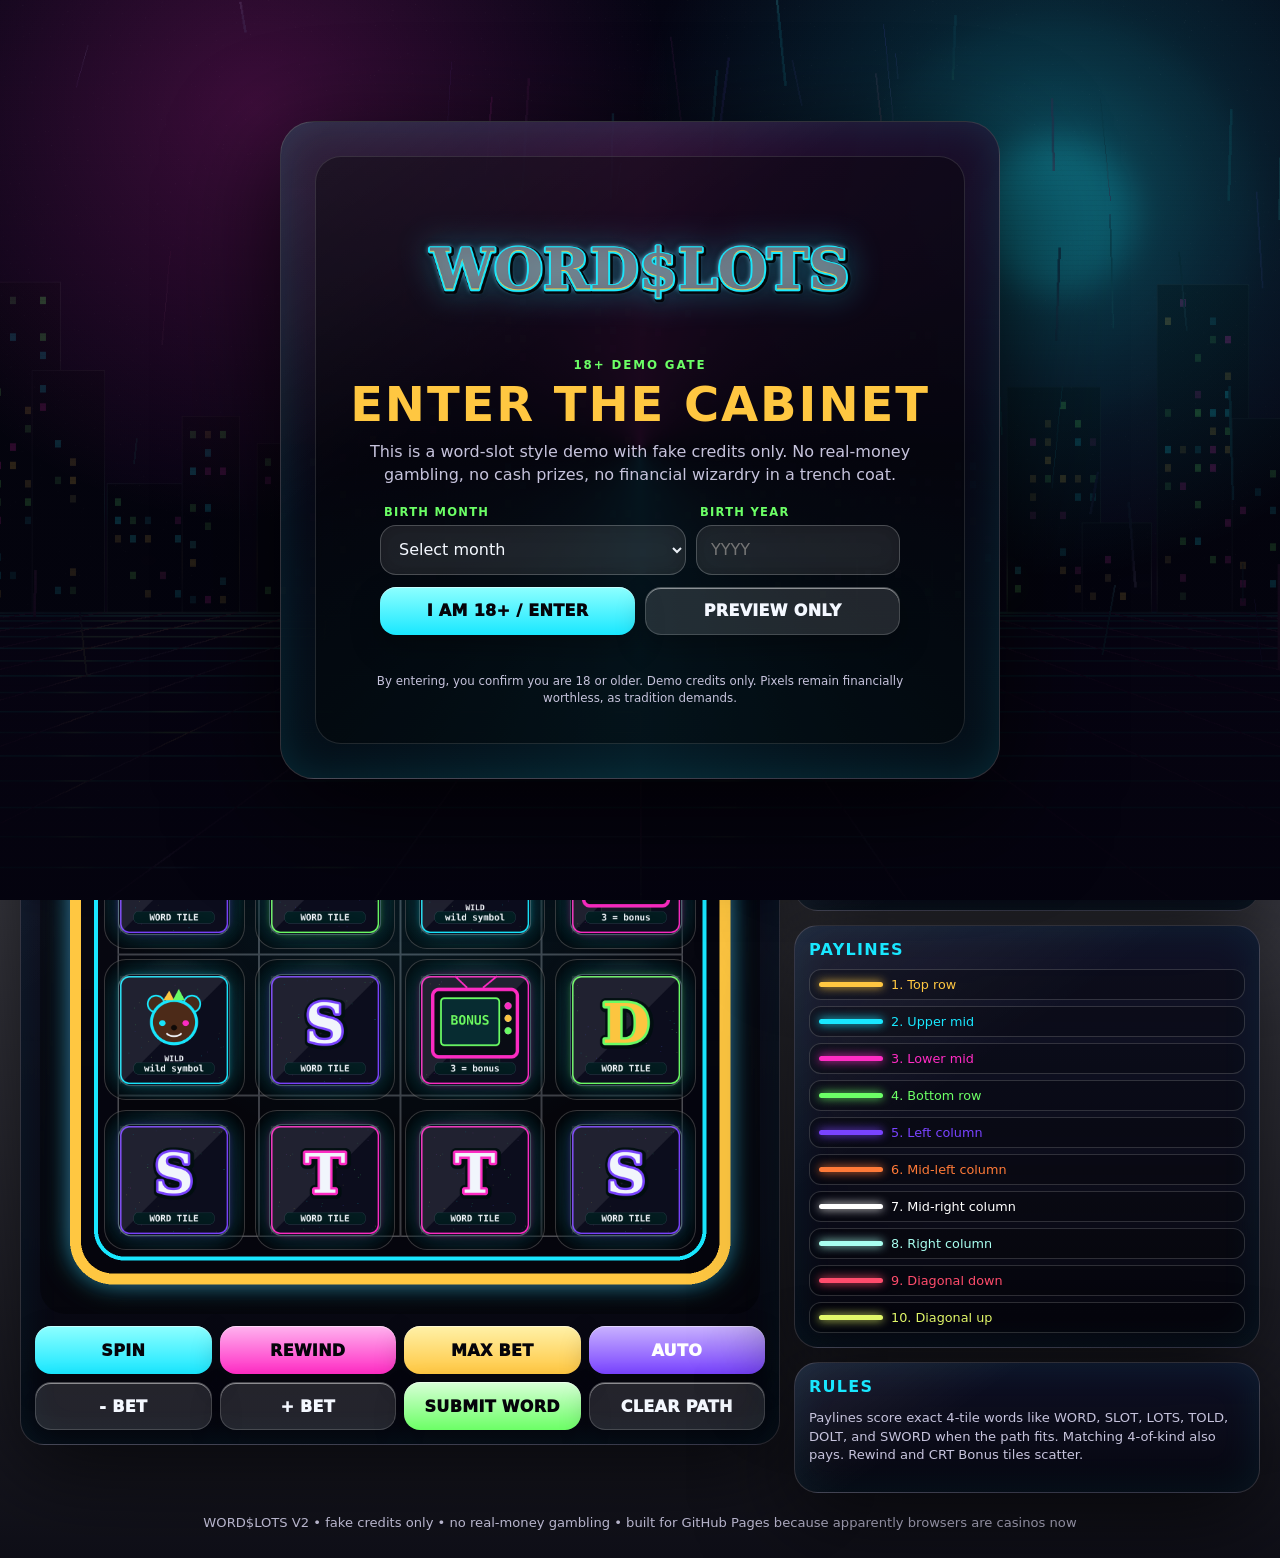
==== commit 69766535: "Rewire Word$lots to V2 assets with 18+ splash gate" ====
--- a/index.html
+++ b/index.html
@@ -1,6 +1,1263 @@
-<!doctype html><html lang=en><head><meta charset=utf-8><meta name=viewport content=width=device-width,initial-scale=1,viewport-fit=cover><title>MATTBEAR - Word$lots! v1.0.24 Splash Audio Bet Polish</title><meta name=description content=WORDSLOTS-v1.0.24-final-style><meta name=theme-color content=#090512><style>*{box-sizing:border-box}:root{--g:linear-gradient(90deg,#f33,#fb3,#fe5,#6f9,#24f6ff,#95f,#f3d);--ink:#f8f7ff;--m:#c8c0df;--line:#ffffff29;--h:0deg;--glow:1}body{margin:0;min-height:100vh;background:radial-gradient(circle at 15% 8%,#ff3cb933,transparent 28rem),radial-gradient(circle at 85% 8%,#53f6ff24,transparent 25rem),linear-gradient(#160826,#090512);color:var(--ink);font-family:system-ui,Segoe UI,sans-serif;filter:hue-rotate(var(--h))}.locked{overflow:hidden}.w{width:min(1180px,calc(100% - 22px));margin:auto;padding:12px}.p{border:1px solid var(--line);border-radius:22px;background:linear-gradient(145deg,#181024ee,#080513f5);box-shadow:0 24px 70px #0009;padding:16px}.top,.lay{display:grid;grid-template-columns:minmax(0,710px) minmax(280px,380px);gap:14px}.k{color:#53ff89;font-weight:900;letter-spacing:.14em;text-transform:uppercase;font-size:.74rem}.title{margin:.05em 0;font-size:clamp(2.5rem,8vw,6.2rem);line-height:.84;font-weight:1000;text-transform:uppercase;background:var(--g);background-size:300%;-webkit-background-clip:text;background-clip:text;color:transparent;animation:a 4s linear infinite;filter:drop-shadow(0 0 calc(14px*var(--glow)) #53f6ff66)}p{color:var(--m);line-height:1.45}.nav,.bad{display:flex;gap:8px;flex-wrap:wrap}.pill,.b{border:1px solid var(--line);border-radius:999px;background:#ffffff12;padding:8px 11px;font-size:.78rem;font-weight:900;color:var(--ink);text-decoration:none}.pl iframe{display:none;width:100%;height:112px;border:0;border-radius:16px}.pl.on iframe{display:block}.cover{aspect-ratio:1;border:1px solid var(--line);border-radius:16px;display:grid;place-items:center;font-size:2.6rem;background:#ffffff12}.pl.on .cover{display:none}.hud{display:grid;grid-template-columns:repeat(5,1fr);gap:8px}.stat{border:1px solid var(--line);border-radius:14px;background:#0005;padding:8px;text-align:center}.stat small{display:block;color:var(--m);font-size:.62rem;text-transform:uppercase}.stat strong{color:#53f6ff}.msg{margin:10px 0;min-height:44px;border:1px solid #ffe45d55;border-radius:14px;display:grid;place-items:center;text-align:center;color:#ffe45d;font-weight:1000;background:#ffe45d12;padding:10px}.slot{position:relative}.grid{display:grid;grid-template-columns:repeat(4,1fr);gap:7px}.cell{aspect-ratio:1;border:1px solid var(--line);border-radius:15px;background:linear-gradient(145deg,#fff2,#0006);display:grid;place-items:center}.cell.win{border-color:#ffe45d;box-shadow:0 0 calc(24px*var(--glow)) #ffe45d99;transform:scale(1.025)}.cell.dim{opacity:.46}.sym{width:86%;height:86%;display:grid;place-items:center;border-radius:13px;background:#0004;font-size:clamp(1.25rem,5vw,2.8rem);font-weight:1000}.letter{color:#ffe45d}.wild{color:#53ff89}.rewind{color:#53f6ff}.bonus{color:#ff3cb9}.media{color:#a66cff}svg{position:absolute;inset:0;width:100%;height:100%;z-index:5;pointer-events:none;overflow:visible}.payline{fill:none;stroke-width:5.5;stroke-linecap:round;stroke-linejoin:round;filter:drop-shadow(0 0 5px currentColor);stroke-dasharray:900;stroke-dashoffset:900;animation:t .55s forwards}.ghost{stroke-width:2.3;opacity:.22;stroke-dashoffset:0;animation:none}.label{font-weight:1000;font-size:13px;paint-order:stroke;stroke:#08040f;stroke-width:4px}.over{position:absolute;inset:0;display:none;place-items:center;z-index:6;font-size:clamp(2.6rem,9vw,6rem);font-weight:1000;color:#ffe45d;text-shadow:0 0 10px #000;background:#0003;border-radius:18px}.over.show{display:grid;animation:p .75s}.btns,.fx{display:grid;grid-template-columns:repeat(4,1fr);gap:8px;margin-top:10px}.btn{min-height:46px;border:0;border-radius:14px;color:#080512;font-weight:1000;text-transform:uppercase}.green{background:#53ff89}.rainbow{background:var(--g)}.red{background:#ff4d6d}.yellow{background:#ffe45d}.cyan{background:#53f6ff}.purple{background:#a66cff}.dark{background:#4b3d6f;color:white}.side{display:grid;gap:12px}.row,.lr{display:grid;grid-template-columns:1.1fr .9fr;gap:8px;padding:8px;border:1px solid var(--line);border-radius:12px;background:#fff1;font-size:.75rem}.row span:last-child{color:#ffe45d;text-align:right;font-weight:900}.lr{grid-template-columns:52px 1fr auto}.sw{width:28px;height:4px;border-radius:99px;background:currentColor}.audit{font-family:monospace;font-size:.72rem;white-space:pre-wrap;color:var(--m)}.splash,.modal{position:fixed;inset:0;z-index:99;display:grid;place-items:center;background:#03020ce8;backdrop-filter:blur(10px);padding:14px}.modal{display:none;z-index:80}.modal.show{display:grid}.card{width:min(760px,100%);max-height:92vh;overflow:auto;border:1px solid var(--line);border-radius:26px;background:#10091ef7;padding:20px;text-align:center}.start{min-height:58px;border:0;border-radius:999px;padding:0 28px;margin-top:18px;background:var(--g);background-size:300%;animation:a 3s linear infinite;font-weight:1000}.bar{height:12px;border-radius:999px;overflow:hidden;background:#fff2;margin-top:18px}.bar i{display:block;height:100%;background:var(--g);background-size:300%;animation:a 2s linear infinite}.hide{display:none}input{width:100%}footer{text-align:center;color:var(--m);padding:18px 0}@keyframes a{to{background-position:300% 50%}}@keyframes t{to{stroke-dashoffset:0}}@keyframes p{0%{opacity:0;transform:scale(.72)}20%{opacity:1;transform:scale(1.04)}100%{opacity:0;transform:scale(1.1)}}@media(max-width:900px){.top,.lay{display:block}.pl,.side{margin-top:12px}.hud{grid-template-columns:repeat(3,1fr)}.btns,.fx{grid-template-columns:repeat(2,1fr)}}@media(max-width:460px){.hud{grid-template-columns:repeat(2,1fr)}.row{grid-template-columns:1fr}.title{font-size:3rem}}</style></head><body class=locked><div class=splash id=splash><div class=card><div class=k>v1.0.24 Splash Audio Bet Polish</div><h1 class=title>WORD$LOTS</h1><p>END HIBERNATION, mini-player, 50,000 coins, final bet ladder, FX panel, paylines, win numbers.</p><button class=start id=start>End Hibernation</button><div class=bar><i></i></div></div></div><main class=w><header class='p top'><div><div class=k>MATTBEAR presents</div><h1 class=title>WORD$LOTS</h1><p>4x4 word-slot machine. WORD and PLAY pay 50x on exact paylines. Rewinds are scatters only.</p><div class=bad><span class=b>84% RTP</span><span class=b>50,000 coins</span><span class=b>Final bet ladder</span><span class=b>Demo credits</span></div></div><div class=pl id=player><div class=cover>🎧</div><iframe id=frame></iframe></div></header><nav class=nav><a class=pill href=https://bearicide.github.io/>Main</a><a class=pill href=https://bearicide.github.io/MATTBEARCADE/>MATTBEARCADE</a><a class=pill href=https://github.com/bearicide/wordslots>Repo</a></nav><section class=lay><section class=p><div class=hud><div class=stat><small>Coins</small><strong id=credits>50000</strong></div><div class=stat><small>Bet</small><strong id=bet>10</strong></div><div class=stat><small>Lines</small><strong>10</strong></div><div class=stat><small>Free</small><strong id=free>0</strong></div><div class=stat><small>Last Win</small><strong id=last>0</strong></div></div><div class=msg id=msg>Ready.</div><div class=slot id=slot><div class=grid id=grid></div><svg id=svg></svg><div class=over id=over>WIN</div></div><div class=btns><button class='btn green' id=spin>Spin</button><button class='btn rainbow' id=auto>Auto</button><button class='btn cyan' id=bd>- Bet</button><button class='btn cyan' id=bu>+ Bet</button><button class='btn yellow' id=max>Max</button><button class='btn purple' id=linesBtn>Paylines</button><button class='btn dark' id=info>Info</button><button class='btn dark' id=fxOpen>FX</button><button class='btn red' id=stop disabled>Stop</button><button class='btn dark' id=rew>Rewind</button><button class='btn dark' id=test>Test WORD</button><button class='btn dark' id=reset>Reset</button></div><p id=status>No spin yet.</p></section><aside class=side><section class=p><h2>Pay Table</h2><div id=pay></div></section><section class=p><h2>Winning Lines</h2><div id=log><div class=row><span>No wins yet</span><span>0</span></div></div></section><section class=p><h2>Paylines</h2><div id=lineBox></div></section><section class=p><h2>Code Check</h2><div id=audit class=audit></div></section></aside></section><footer>WORD$LOTS v1.0.24 • demo credits only • no real-money gambling</footer></main><div class=modal id=infoPanel><div class=card><button class='btn red' id=infoClose>Close</button><h2>Rules</h2><p>WORD and PLAY only pay exact official paylines. Wilds do not replace letters. Rewinds are scatters only.</p></div></div><div class=modal id=fxPanel><div class=card><button class='btn red' id=fxClose>Close</button><h2>FX Panel</h2><div class=fx><button class='btn green' id=fxSpin>Spin</button><button class='btn rainbow' id=fxAuto>Auto</button><button class='btn yellow' id=fxMax>Max</button><button class='btn purple' id=fxLines>Lines</button><button class='btn dark' id=fxRew>Rewind</button><button class='btn cyan' id=fxCoins>Coins</button></div><p>Glow <input id=glow type=range min=0 max=2 step=.05 value=1></p><p>Hue <input id=hue type=range min=-180 max=180 value=0></p></div></div><script>'use strict';const START=50000,B=[10,20,40,50,60,80,100,150,200,250,300,400,500,600,800,1000,1500,2000,2500,3000,4000,5000],RTP=.84,L=[[0,1,2,3],[4,5,6,7],[8,9,10,11],[12,13,14,15],[0,4,8,12],[1,5,9,13],[2,6,10,14],[3,7,11,15],[0,5,10,15],[3,6,9,12]],N=['Top','Upper mid','Lower mid','Bottom','Left col','Mid-left col','Mid-right col','Right col','Diag down','Diag up'],C=['#ffe45d','#53ff89','#53f6ff','#ff3cb9','#a66cff','#ff9a3d','#ff4d6d','#9affd8','#fff','#ff82d9'],WORDS=new Set(['WORD','PLAY']),SY=[['W','W','letter',10],['O','O','letter',10],['R','R','letter',10],['D','D','letter',10],['P','P','letter',10],['L','L','letter',10],['A','A','letter',10],['Y','Y','letter',10],['wild','🐻','wild',4],['rewind','⏪','rewind',5],['bonus','▣','bonus',4],['headphones','🎧','media',5]].map(([id,label,type,w])=>({id,label,type,w})),POOL=SY.flatMap(s=>Array(s.w).fill(s));let coins=+localStorage.wsCoins||START,bi=+localStorage.wsBetI||0,fs=+localStorage.wsFree||0,run=null,show=false,force=false;const $=id=>document.getElementById(id),betv=()=>B[bi]||10,save=()=>{localStorage.wsCoins=coins;localStorage.wsBetI=bi;localStorage.wsFree=fs};function pick(){return POOL[Math.random()*POOL.length|0]}function make(){let g=Array.from({length:16},pick);if(force){'WORD'.split('').forEach((x,i)=>g[i]=SY.find(s=>s.id==x));force=false}return g}function render(g){grid.innerHTML='';g.forEach((s,i)=>grid.insertAdjacentHTML('beforeend',`<div class=cell id=c${i}><div class='sym ${s.type}'>${s.label}</div></div>`))}function word(line,g){let t=line.map(i=>g[i].type=='letter'?g[i].id:'').join('');return WORDS.has(t)?t:''}function best(line,g){let wild=0,m=new Map();line.forEach(i=>{let s=g[i];if(s.id=='wild')wild++;else if(s.id!='rewind')m.set(s.id,(m.get(s.id)||0)+1)});let b={sym:null,count:wild};for(const[id,n]of m)if(n+wild>b.count)b={sym:SY.find(s=>s.id==id),count:n+wild};if(!b.sym&&wild)b.sym=SY.find(s=>s.id=='wild');return b}function evalG(g){let total=0,fa=0,wins=[],cells=new Set(),li=[];L.forEach((line,i)=>{let w=word(line,g);if(w){let a=betv()*50;total+=a;wins.push(['L'+(i+1),N[i],w+' exact',a]);line.forEach(x=>cells.add(x));li.push(i);return}let b=best(line,g);if(b.sym&&b.count>=4){let mult=b.sym.id=='wild'?60:b.sym.id=='bonus'?40:b.sym.id=='headphones'?25:12,a=betv()*mult;total+=a;wins.push(['L'+(i+1),N[i],'4x '+b.sym.label,a]);line.forEach(x=>cells.add(x));li.push(i)}});let r=g.filter(s=>s.id=='rewind').length;if(r>=3){fa=5;wins.push(['SCATTER','anywhere',r+' rewinds','5 free']);g.forEach((s,i)=>{if(s.id=='rewind')cells.add(i)})}return{total:Math.round(total*RTP),fa,wins,cells:[...cells],li}}function hud(){credits.textContent=coins.toLocaleString();bet.textContent=betv().toLocaleString();free.textContent=fs;last.textContent=localStorage.wsLast||0;save()}function clr(){svg.innerHTML='';document.querySelectorAll('.cell').forEach(c=>c.classList.remove('win','dim'))}function center(i){let a=slot.getBoundingClientRect(),b=$('c'+i).getBoundingClientRect();return[b.left-a.left+b.width/2,b.top-a.top+b.height/2]}function draw(list=[],ghost=false){svg.setAttribute('viewBox',`0 0 ${slot.clientWidth} ${slot.clientHeight}`);svg.innerHTML='';(ghost?L.map((_,i)=>i):list).forEach(i=>{let pts=L[i].map(center),p=document.createElementNS('http://www.w3.org/2000/svg','path');p.setAttribute('class','payline '+(ghost?'ghost':''));p.setAttribute('stroke',C[i]);p.setAttribute('d',pts.map((q,n)=>(n?'L':'M')+q[0].toFixed(1)+' '+q[1].toFixed(1)).join(' '));svg.appendChild(p);let t=document.createElementNS('http://www.w3.org/2000/svg','text');t.setAttribute('class','label');t.setAttribute('x',pts[0][0]);t.setAttribute('y',Math.max(14,pts[0][1]-8));t.setAttribute('fill',C[i]);t.textContent='L'+(i+1);svg.appendChild(t)})}function logs(o){log.innerHTML=o.wins.length?'':'<div class=row><span>No line hit</span><span>0</span></div>';o.wins.forEach(w=>log.insertAdjacentHTML('beforeend',`<div class=row><span>${w[0]} ${w[1]}: ${w[2]}</span><span>${w[3]}</span></div>`))}function flash(x){over.textContent=x;over.classList.remove('show');void over.offsetWidth;over.classList.add('show');setTimeout(()=>over.classList.remove('show'),800)}async function doSpin(){if(fs>0)fs--;else{if(coins<betv()){msg.textContent='Out of coins.';return}coins-=betv()}hud();clr();msg.textContent='Spinning...';spin.disabled=true;let roll=setInterval(()=>render(make()),70);await new Promise(r=>setTimeout(r,620));clearInterval(roll);let g=make(),o=evalG(g);render(g);localStorage.wsLast=o.total;coins+=o.total;fs+=o.fa;hud();o.cells.forEach(i=>$('c'+i)?.classList.add('win'));if(o.cells.length)document.querySelectorAll('.cell:not(.win)').forEach(c=>c.classList.add('dim'));draw(o.li);logs(o);msg.textContent=o.total>0?`WIN ${o.total.toLocaleString()} coins`:o.fa?`REWIND SCATTER: ${o.fa} FREE SPINS`:'No line hit.';status.textContent=o.wins.length?o.wins.map(w=>`${w[0]}: ${w[2]} = ${w[3]}`).join(' • '):'No official payline win.';if(o.total>0||o.fa)flash(o.total>0?'+'+o.total.toLocaleString():'+'+o.fa+' FREE');spin.disabled=false}spin.onclick=doSpin;auto.onclick=()=>{if(run){clearInterval(run);run=null;auto.textContent='Auto';stop.disabled=true;return}run=setInterval(doSpin,1200);auto.textContent='Auto On';stop.disabled=false;doSpin()};stop.onclick=()=>auto.click();bd.onclick=()=>{bi=Math.max(0,bi-1);hud()};bu.onclick=()=>{bi=Math.min(B.length-1,bi+1);hud()};max.onclick=()=>{bi=B.length-1;hud()};reset.onclick=()=>{coins=START;fs=0;localStorage.wsLast=0;hud()};linesBtn.onclick=()=>{show=!show;clr();show?draw([],true):0};test.onclick=()=>{force=true;doSpin()};rew.onclick=()=>{fs++;hud();flash('+1 FREE')};info.onclick=()=>infoPanel.classList.add('show');infoClose.onclick=()=>infoPanel.classList.remove('show');fxOpen.onclick=()=>fxPanel.classList.add('show');fxClose.onclick=()=>fxPanel.classList.remove('show');fxSpin.onclick=()=>spin.click();fxAuto.onclick=()=>auto.click();fxMax.onclick=()=>max.click();fxLines.onclick=()=>linesBtn.click();fxRew.onclick=()=>rew.click();fxCoins.onclick=()=>{coins+=1000;hud();flash('+1000')};glow.oninput=()=>document.documentElement.style.setProperty('--glow',glow.value);hue.oninput=()=>document.documentElement.style.setProperty('--h',hue.value+'deg');start.onclick=()=>{splash.classList.add('hide');document.body.classList.remove('locked');player.classList.add('on');frame.src='https://w.soundcloud.com/player/?url=https%3A//soundcloud.com/mattbear86&color=%23ff00f6&auto_play=false&hide_related=true&show_comments=false&show_user=true&show_reposts=false&show_teaser=false&visual=false'};pay.innerHTML='<div class=row><span>WORD exact line</span><span>50x bet</span></div><div class=row><span>PLAY exact line</span><span>50x bet</span></div><div class=row><span>4 matches</span><span>12x bet</span></div><div class=row><span>4 bears</span><span>60x bet</span></div><div class=row><span>3+ rewinds</span><span>5 free</span></div>';lineBox.innerHTML='';L.forEach((l,i)=>lineBox.insertAdjacentHTML('beforeend',`<div class=lr><b>L${i+1}</b><span>${N[i]}: ${l.map(n=>n+1).join('-')}</span><i class=sw style=color:${C[i]}></i></div>`));render(make());audit.textContent=`VERSION: v1.0.24-derived
-PAYLINES: ${L.length}
-START COINS: ${START.toLocaleString()}
-BET STEPS: ${B.join(', ')}
-WORD/PLAY: exact line only, 50x bet
-RTP: ${Math.round(RTP*100)}%`;hud();</script></body></html>+<!doctype html>
+<html lang="en">
+<head>
+  <meta charset="utf-8">
+  <meta name="viewport" content="width=device-width, initial-scale=1, viewport-fit=cover">
+  <title>WORD$LOTS V2 - Neon Wordplay Slot</title>
+  <meta name="description" content="WORD$LOTS V2 - neon wordplay slot demo with paylines, word drawing, and V2 assets. Demo credits only.">
+  <meta name="theme-color" content="#080812">
+  <link rel="preload" as="image" href="./assets/slots/wordslots-v2/backgrounds/skyline-bg.png">
+  <link rel="preload" as="image" href="./assets/slots/wordslots-v2/ui/header-wordslots.png">
+  <link rel="preload" as="image" href="./assets/slots/wordslots-v2/ui/reel-frame-4x4.png">
+  <link rel="preload" as="image" href="./assets/slots/wordslots-v2/symbols/tile-w.png">
+  <link rel="stylesheet" href="./assets/slots/wordslots-v2/css/wordslots-assets.css">
+  <style>
+    * { box-sizing: border-box; }
+    :root {
+      --ink: #f4f8ff;
+      --muted: #c6c3dc;
+      --panel: rgba(8, 8, 18, .78);
+      --panel2: rgba(14, 16, 37, .92);
+      --line: rgba(255,255,255,.16);
+      --cyan: #19e7ff;
+      --pink: #ff2cc4;
+      --gold: #ffc741;
+      --green: #6cff66;
+      --purple: #7943ff;
+      --danger: #ff4d6d;
+      --shadow: 0 26px 90px rgba(0,0,0,.62);
+    }
+    html, body { min-height: 100%; }
+    body {
+      margin: 0;
+      font-family: system-ui, Segoe UI, Roboto, sans-serif;
+      color: var(--ink);
+      background:
+        radial-gradient(circle at 15% 10%, rgba(255,44,196,.24), transparent 26rem),
+        radial-gradient(circle at 85% 8%, rgba(25,231,255,.2), transparent 28rem),
+        linear-gradient(180deg, rgba(5,5,18,.56), rgba(5,5,14,.96)),
+        url("./assets/slots/wordslots-v2/backgrounds/skyline-bg.png") center/cover fixed;
+      overflow-x: hidden;
+    }
+    body.locked { overflow: hidden; }
+    button, select, input { font: inherit; }
+    button { cursor: pointer; }
+    .wrap {
+      width: min(1240px, calc(100% - 24px));
+      margin: 0 auto;
+      padding: 14px 0 28px;
+    }
+    .panel {
+      border: 1px solid var(--line);
+      border-radius: 24px;
+      background:
+        linear-gradient(145deg, rgba(255,255,255,.08), transparent 36%),
+        linear-gradient(180deg, var(--panel2), rgba(5,5,14,.88));
+      box-shadow: var(--shadow), inset 0 0 40px rgba(25,231,255,.08);
+      backdrop-filter: blur(13px);
+    }
+    .top {
+      display: grid;
+      grid-template-columns: minmax(0, 1.25fr) minmax(280px, .75fr);
+      gap: 14px;
+      align-items: stretch;
+      padding: 14px;
+    }
+    .brand {
+      min-height: 230px;
+      padding: 18px;
+      position: relative;
+      overflow: hidden;
+    }
+    .brand::after {
+      content: "";
+      position: absolute;
+      inset: auto -10% -42% -10%;
+      height: 62%;
+      background: url("./assets/slots/wordslots-v2/backgrounds/word-grid-bg.png") center/cover;
+      opacity: .24;
+      filter: blur(1px);
+      mask-image: linear-gradient(transparent, #000);
+      pointer-events: none;
+    }
+    .logo-img {
+      display: block;
+      width: min(760px, 100%);
+      max-height: 210px;
+      object-fit: contain;
+      object-position: left center;
+      filter: drop-shadow(0 0 16px rgba(25,231,255,.38));
+      position: relative;
+      z-index: 1;
+    }
+    .eyebrow {
+      color: var(--green);
+      font-size: .74rem;
+      letter-spacing: .16em;
+      text-transform: uppercase;
+      font-weight: 900;
+    }
+    .subline {
+      position: relative;
+      z-index: 1;
+      max-width: 760px;
+      color: var(--muted);
+      margin: 4px 0 0;
+      line-height: 1.45;
+    }
+    .badges {
+      position: relative;
+      z-index: 1;
+      display: flex;
+      flex-wrap: wrap;
+      gap: 8px;
+      margin-top: 14px;
+    }
+    .badge {
+      border: 1px solid var(--line);
+      background: rgba(255,255,255,.1);
+      border-radius: 999px;
+      padding: 8px 10px;
+      color: var(--ink);
+      font-size: .76rem;
+      font-weight: 900;
+      text-transform: uppercase;
+    }
+    .mini {
+      padding: 14px;
+      display: grid;
+      gap: 10px;
+      align-content: center;
+    }
+    .mini-card {
+      min-height: 168px;
+      border-radius: 20px;
+      border: 1px solid rgba(25,231,255,.28);
+      background:
+        radial-gradient(circle at 20% 20%, rgba(255,199,65,.16), transparent 10rem),
+        url("./assets/slots/wordslots-v2/ui/miniplayer-shell.png") center/contain no-repeat,
+        rgba(0,0,0,.25);
+    }
+    .nav {
+      display: flex;
+      gap: 8px;
+      flex-wrap: wrap;
+      margin: 12px 0;
+    }
+    .nav a {
+      color: var(--ink);
+      text-decoration: none;
+      border: 1px solid var(--line);
+      border-radius: 999px;
+      padding: 9px 12px;
+      background: rgba(8,8,18,.64);
+      font-size: .78rem;
+      font-weight: 900;
+    }
+    .layout {
+      display: grid;
+      grid-template-columns: minmax(0, 760px) minmax(300px, 1fr);
+      gap: 14px;
+      align-items: start;
+    }
+    .game {
+      padding: 14px;
+      position: relative;
+      overflow: hidden;
+    }
+    .hud {
+      display: grid;
+      grid-template-columns: repeat(5, 1fr);
+      gap: 8px;
+    }
+    .stat {
+      border: 1px solid var(--line);
+      border-radius: 16px;
+      background: rgba(0,0,0,.33);
+      padding: 9px 8px;
+      text-align: center;
+    }
+    .stat small {
+      display: block;
+      color: var(--muted);
+      text-transform: uppercase;
+      letter-spacing: .08em;
+      font-size: .62rem;
+      margin-bottom: 2px;
+    }
+    .stat strong { color: var(--cyan); font-size: 1rem; }
+    .message {
+      min-height: 48px;
+      display: grid;
+      place-items: center;
+      text-align: center;
+      color: var(--gold);
+      font-weight: 1000;
+      margin: 10px 0;
+      border: 1px solid rgba(255,199,65,.34);
+      border-radius: 16px;
+      background: rgba(255,199,65,.08);
+      padding: 10px;
+    }
+    .slot {
+      position: relative;
+      border-radius: 26px;
+      padding: clamp(12px, 2vw, 22px);
+      background:
+        url("./assets/slots/wordslots-v2/ui/reel-frame-4x4.png") center/100% 100% no-repeat,
+        radial-gradient(circle at 50% 35%, rgba(25,231,255,.14), transparent 20rem),
+        rgba(0,0,0,.32);
+      aspect-ratio: 1;
+      max-width: 720px;
+      margin: 0 auto;
+      touch-action: none;
+      user-select: none;
+    }
+    .grid {
+      width: 82.2%;
+      height: 82.2%;
+      position: absolute;
+      left: 8.9%;
+      top: 8.9%;
+      display: grid;
+      grid-template-columns: repeat(4, 1fr);
+      gap: clamp(5px, 1.2vw, 10px);
+    }
+    .cell {
+      border: 1px solid rgba(255,255,255,.2);
+      border-radius: clamp(12px, 2vw, 22px);
+      background:
+        radial-gradient(circle at 50% 30%, rgba(255,255,255,.12), transparent 40%),
+        rgba(0,0,0,.35);
+      display: grid;
+      place-items: center;
+      overflow: hidden;
+      position: relative;
+      transition: transform .16s ease, filter .16s ease, opacity .16s ease;
+    }
+    .cell img {
+      width: 94%;
+      height: 94%;
+      object-fit: contain;
+      display: block;
+      filter: drop-shadow(0 0 10px rgba(25,231,255,.34));
+      pointer-events: none;
+    }
+    .cell .fallback {
+      display: grid;
+      place-items: center;
+      width: 94%;
+      height: 94%;
+      border-radius: 18px;
+      color: var(--gold);
+      background: rgba(0,0,0,.45);
+      font-size: clamp(1.7rem, 7vw, 4.2rem);
+      font-weight: 1000;
+      text-shadow: 0 0 16px currentColor;
+    }
+    .cell.win {
+      transform: scale(1.035);
+      filter: brightness(1.3) saturate(1.25);
+      border-color: var(--gold);
+      box-shadow: 0 0 28px rgba(255,199,65,.75), inset 0 0 20px rgba(255,199,65,.14);
+    }
+    .cell.selected {
+      transform: scale(1.055);
+      border-color: var(--green);
+      box-shadow: 0 0 30px rgba(108,255,102,.72), inset 0 0 20px rgba(108,255,102,.14);
+    }
+    .cell.dim { opacity: .42; }
+    .line-svg {
+      position: absolute;
+      inset: 0;
+      width: 100%;
+      height: 100%;
+      overflow: visible;
+      pointer-events: none;
+      z-index: 5;
+    }
+    .payline {
+      fill: none;
+      stroke-width: 8;
+      stroke-linecap: round;
+      stroke-linejoin: round;
+      filter: drop-shadow(0 0 8px currentColor);
+      stroke-dasharray: 1200;
+      stroke-dashoffset: 1200;
+      animation: drawLine .55s ease forwards;
+    }
+    .wordline {
+      fill: none;
+      stroke: var(--green);
+      stroke-width: 9;
+      stroke-linecap: round;
+      stroke-linejoin: round;
+      opacity: .94;
+      filter: drop-shadow(0 0 9px rgba(108,255,102,.72));
+    }
+    .line-label {
+      fill: var(--ink);
+      stroke: rgba(0,0,0,.9);
+      stroke-width: 5px;
+      paint-order: stroke;
+      font-size: 15px;
+      font-weight: 1000;
+    }
+    .win-flash {
+      position: absolute;
+      inset: 0;
+      z-index: 6;
+      display: none;
+      place-items: center;
+      color: var(--gold);
+      font-size: clamp(2.4rem, 10vw, 6.5rem);
+      font-weight: 1000;
+      text-align: center;
+      text-shadow: 0 0 10px #000, 0 0 24px rgba(255,199,65,.82);
+      pointer-events: none;
+    }
+    .win-flash.show {
+      display: grid;
+      animation: bigWin .86s ease both;
+    }
+    .controls {
+      display: grid;
+      grid-template-columns: repeat(4, 1fr);
+      gap: 8px;
+      margin-top: 12px;
+    }
+    .btn {
+      border: 0;
+      min-height: 48px;
+      border-radius: 16px;
+      font-weight: 1000;
+      text-transform: uppercase;
+      letter-spacing: .02em;
+      color: #05040a;
+      box-shadow: 0 12px 30px rgba(0,0,0,.28), inset 0 1px rgba(255,255,255,.48);
+    }
+    .btn:disabled { cursor: not-allowed; opacity: .45; filter: grayscale(.7); }
+    .spin { background: linear-gradient(180deg, #8effff, var(--cyan)); }
+    .rewind { background: linear-gradient(180deg, #ffb3ef, var(--pink)); }
+    .gold { background: linear-gradient(180deg, #fff1a8, var(--gold)); }
+    .green { background: linear-gradient(180deg, #d8ffd7, var(--green)); }
+    .purple { background: linear-gradient(180deg, #c9b2ff, var(--purple)); color: white; }
+    .dark { background: rgba(255,255,255,.12); color: var(--ink); border: 1px solid var(--line); }
+    .side {
+      display: grid;
+      gap: 14px;
+    }
+    .side section { padding: 14px; }
+    h2 {
+      margin: 0 0 10px;
+      font-size: 1rem;
+      color: var(--cyan);
+      text-transform: uppercase;
+      letter-spacing: .08em;
+    }
+    .word-box {
+      display: grid;
+      gap: 8px;
+    }
+    .current-word {
+      border: 1px solid rgba(108,255,102,.34);
+      border-radius: 16px;
+      min-height: 50px;
+      display: grid;
+      place-items: center;
+      background: rgba(108,255,102,.08);
+      color: var(--green);
+      font-size: 1.3rem;
+      font-weight: 1000;
+      letter-spacing: .08em;
+      text-align: center;
+    }
+    .word-actions {
+      display: grid;
+      grid-template-columns: 1fr 1fr;
+      gap: 8px;
+    }
+    .list {
+      display: grid;
+      gap: 8px;
+      max-height: 230px;
+      overflow: auto;
+      padding-right: 2px;
+    }
+    .row {
+      display: grid;
+      grid-template-columns: minmax(0, 1fr) auto;
+      gap: 8px;
+      align-items: center;
+      border: 1px solid var(--line);
+      border-radius: 14px;
+      background: rgba(255,255,255,.06);
+      padding: 9px 10px;
+      font-size: .84rem;
+    }
+    .row b { color: var(--gold); }
+    .small {
+      color: var(--muted);
+      font-size: .82rem;
+      line-height: 1.4;
+    }
+    .payline-list {
+      display: grid;
+      gap: 6px;
+      font-size: .8rem;
+    }
+    .payline-item {
+      display: grid;
+      grid-template-columns: 64px minmax(0,1fr);
+      gap: 8px;
+      align-items: center;
+      border: 1px solid var(--line);
+      border-radius: 12px;
+      padding: 7px 9px;
+      background: rgba(0,0,0,.24);
+    }
+    .swatch { height: 5px; border-radius: 999px; background: currentColor; box-shadow: 0 0 10px currentColor; }
+    .footer {
+      text-align: center;
+      color: var(--muted);
+      padding: 22px 0 0;
+      font-size: .82rem;
+    }
+
+    .gate {
+      position: fixed;
+      inset: 0;
+      z-index: 100;
+      display: grid;
+      place-items: center;
+      padding: 18px;
+      background:
+        radial-gradient(circle at 20% 12%, rgba(255,44,196,.22), transparent 26rem),
+        radial-gradient(circle at 82% 18%, rgba(25,231,255,.22), transparent 26rem),
+        linear-gradient(180deg, rgba(3,3,13,.54), rgba(3,3,13,.95)),
+        url("./assets/slots/wordslots-v2/backgrounds/skyline-bg.png") center/cover fixed;
+      backdrop-filter: blur(12px);
+    }
+    .gate.hidden { display: none; }
+    .gate-card {
+      width: min(720px, 100%);
+      border: 1px solid rgba(255,255,255,.18);
+      border-radius: 34px;
+      padding: clamp(20px, 4vw, 34px);
+      background:
+        linear-gradient(145deg, rgba(255,255,255,.1), transparent 35%),
+        linear-gradient(180deg, rgba(12,11,30,.94), rgba(4,4,12,.92));
+      box-shadow: 0 32px 110px rgba(0,0,0,.74), inset 0 0 42px rgba(25,231,255,.12);
+      text-align: center;
+      position: relative;
+      overflow: hidden;
+    }
+    .gate-card::before {
+      content: "";
+      position: absolute;
+      inset: -30%;
+      background: conic-gradient(from 90deg, transparent, rgba(25,231,255,.14), transparent, rgba(255,44,196,.16), transparent);
+      animation: slowSpin 12s linear infinite;
+      opacity: .8;
+      pointer-events: none;
+    }
+    .gate-inner {
+      position: relative;
+      z-index: 1;
+      border-radius: 26px;
+      padding: clamp(18px, 3vw, 28px);
+      background: rgba(0,0,0,.35);
+      border: 1px solid rgba(255,255,255,.12);
+    }
+    .gate-logo {
+      width: min(520px, 100%);
+      max-height: 170px;
+      object-fit: contain;
+      filter: drop-shadow(0 0 16px rgba(25,231,255,.42));
+    }
+    .gate h1 {
+      margin: 4px 0 8px;
+      font-size: clamp(1.6rem, 5vw, 3rem);
+      color: var(--gold);
+      text-transform: uppercase;
+      letter-spacing: .04em;
+    }
+    .gate p {
+      color: var(--muted);
+      line-height: 1.45;
+      margin: 8px auto;
+      max-width: 560px;
+    }
+    .gate-form {
+      display: grid;
+      grid-template-columns: 1.2fr .8fr;
+      gap: 10px;
+      margin: 18px auto 12px;
+      max-width: 520px;
+    }
+    .field {
+      text-align: left;
+    }
+    .field label {
+      display: block;
+      margin: 0 0 6px 4px;
+      color: var(--green);
+      font-size: .72rem;
+      font-weight: 900;
+      text-transform: uppercase;
+      letter-spacing: .11em;
+    }
+    .select-wrap {
+      position: relative;
+    }
+    select, input {
+      width: 100%;
+      min-height: 50px;
+      color: var(--ink);
+      background: rgba(255,255,255,.1);
+      border: 1px solid rgba(255,255,255,.2);
+      border-radius: 16px;
+      padding: 0 14px;
+      outline: none;
+      box-shadow: inset 0 0 18px rgba(0,0,0,.18);
+    }
+    select:focus, input:focus {
+      border-color: var(--cyan);
+      box-shadow: 0 0 0 3px rgba(25,231,255,.16), inset 0 0 18px rgba(0,0,0,.18);
+    }
+    option { color: #080812; }
+    .gate-actions {
+      display: grid;
+      grid-template-columns: 1fr 1fr;
+      gap: 10px;
+      max-width: 520px;
+      margin: 0 auto;
+    }
+    .gate-error {
+      min-height: 22px;
+      color: var(--danger);
+      font-weight: 800;
+      margin-top: 8px;
+    }
+    .legal {
+      font-size: .74rem;
+      color: #aaa6c5;
+    }
+    @keyframes drawLine { to { stroke-dashoffset: 0; } }
+    @keyframes bigWin {
+      0% { opacity: 0; transform: scale(.74); }
+      22% { opacity: 1; transform: scale(1.05); }
+      100% { opacity: 0; transform: scale(1.14); }
+    }
+    @keyframes slowSpin { to { transform: rotate(360deg); } }
+
+    @media (max-width: 920px) {
+      .top, .layout { grid-template-columns: 1fr; }
+      .mini-card { min-height: 116px; }
+      .hud { grid-template-columns: repeat(3, 1fr); }
+      .controls { grid-template-columns: repeat(2, 1fr); }
+    }
+    @media (max-width: 520px) {
+      .wrap { width: min(100% - 14px, 1240px); padding-top: 8px; }
+      .top, .game, .side section { padding: 10px; }
+      .slot { border-radius: 20px; }
+      .grid { gap: 4px; }
+      .hud { grid-template-columns: repeat(2, 1fr); }
+      .gate-form, .gate-actions { grid-template-columns: 1fr; }
+      .brand { min-height: auto; }
+    }
+  </style>
+</head>
+<body class="locked">
+  <div class="gate" id="gate" role="dialog" aria-modal="true" aria-labelledby="gateTitle">
+    <div class="gate-card">
+      <div class="gate-inner">
+        <img class="gate-logo" src="./assets/slots/wordslots-v2/ui/header-wordslots.png" alt="WORD$LOTS">
+        <div class="eyebrow">18+ demo gate</div>
+        <h1 id="gateTitle">Enter the cabinet</h1>
+        <p>This is a word-slot style demo with fake credits only. No real-money gambling, no cash prizes, no financial wizardry in a trench coat.</p>
+        <div class="gate-form">
+          <div class="field">
+            <label for="birthMonth">Birth month</label>
+            <div class="select-wrap">
+              <select id="birthMonth">
+                <option value="">Select month</option>
+                <option value="0">January</option>
+                <option value="1">February</option>
+                <option value="2">March</option>
+                <option value="3">April</option>
+                <option value="4">May</option>
+                <option value="5">June</option>
+                <option value="6">July</option>
+                <option value="7">August</option>
+                <option value="8">September</option>
+                <option value="9">October</option>
+                <option value="10">November</option>
+                <option value="11">December</option>
+              </select>
+            </div>
+          </div>
+          <div class="field">
+            <label for="birthYear">Birth year</label>
+            <input id="birthYear" inputmode="numeric" autocomplete="bday-year" placeholder="YYYY" maxlength="4">
+          </div>
+        </div>
+        <div class="gate-actions">
+          <button class="btn spin" id="enterBtn">I am 18+ / Enter</button>
+          <button class="btn dark" id="previewBtn">Preview only</button>
+        </div>
+        <div class="gate-error" id="gateError"></div>
+        <p class="legal">By entering, you confirm you are 18 or older. Demo credits only. Pixels remain financially worthless, as tradition demands.</p>
+      </div>
+    </div>
+  </div>
+
+  <main class="wrap">
+    <header class="top panel">
+      <section class="brand">
+        <div class="eyebrow">MATTBEAR presents</div>
+        <img class="logo-img" src="./assets/slots/wordslots-v2/ui/header-wordslots.png" alt="WORD$LOTS">
+        <p class="subline">4x4 neon wordplay slot. Spin for paylines, then draw fresh words from adjacent tiles to stack bonus credits.</p>
+        <div class="badges">
+          <span class="badge">V2 assets wired</span>
+          <span class="badge">Demo credits only</span>
+          <span class="badge">Draw words</span>
+          <span class="badge">Visible paylines</span>
+        </div>
+      </section>
+      <aside class="mini">
+        <div class="eyebrow">Cabinet audio shell</div>
+        <div class="mini-card" aria-hidden="true"></div>
+        <p class="small">Mini-player UI is loaded as an actual V2 asset. Audio hooks can be connected later without turning this page into a wire nest.</p>
+      </aside>
+    </header>
+
+    <nav class="nav">
+      <a href="https://bearicide.github.io/">Main</a>
+      <a href="https://bearicide.github.io/MATTBEARCADE/">MATTBEARCADE</a>
+      <a href="https://github.com/bearicide/wordslots">Repo</a>
+    </nav>
+
+    <section class="layout">
+      <section class="game panel">
+        <div class="hud">
+          <div class="stat"><small>Credits</small><strong id="credits">50000</strong></div>
+          <div class="stat"><small>Bet</small><strong id="bet">10</strong></div>
+          <div class="stat"><small>Lines</small><strong>10</strong></div>
+          <div class="stat"><small>Last win</small><strong id="lastWin">0</strong></div>
+          <div class="stat"><small>New words</small><strong id="wordCount">0</strong></div>
+        </div>
+
+        <div class="message" id="message">Spin, then draw a word by dragging across adjacent letters.</div>
+
+        <div class="slot" id="slot">
+          <div class="grid" id="grid"></div>
+          <svg class="line-svg" id="lineSvg" viewBox="0 0 1000 1000" preserveAspectRatio="none"></svg>
+          <div class="win-flash" id="winFlash">WIN</div>
+        </div>
+
+        <div class="controls">
+          <button class="btn spin" id="spinBtn">Spin</button>
+          <button class="btn rewind" id="rewindBtn">Rewind</button>
+          <button class="btn gold" id="maxBtn">Max Bet</button>
+          <button class="btn purple" id="autoBtn">Auto</button>
+          <button class="btn dark" id="betDownBtn">- Bet</button>
+          <button class="btn dark" id="betUpBtn">+ Bet</button>
+          <button class="btn green" id="submitWordBtn">Submit Word</button>
+          <button class="btn dark" id="clearWordBtn">Clear Path</button>
+        </div>
+      </section>
+
+      <aside class="side">
+        <section class="panel">
+          <h2>Word Draw</h2>
+          <div class="word-box">
+            <div class="current-word" id="currentWord">—</div>
+            <div class="word-actions">
+              <button class="btn green" id="submitWordBtn2">Submit</button>
+              <button class="btn dark" id="clearWordBtn2">Clear</button>
+            </div>
+            <p class="small">Drag adjacent tiles. Wild Bear can stand in for one missing letter. New words pay better. Repeats pay like stale fries.</p>
+          </div>
+        </section>
+
+        <section class="panel">
+          <h2>Found Words</h2>
+          <div class="list" id="foundWords">
+            <div class="row"><span>No words yet</span><b>0</b></div>
+          </div>
+        </section>
+
+        <section class="panel">
+          <h2>Winning Lines</h2>
+          <div class="list" id="wins">
+            <div class="row"><span>No wins yet</span><b>0</b></div>
+          </div>
+        </section>
+
+        <section class="panel">
+          <h2>Paylines</h2>
+          <div class="payline-list" id="paylineList"></div>
+        </section>
+
+        <section class="panel">
+          <h2>Rules</h2>
+          <p class="small">Paylines score exact 4-tile words like WORD, SLOT, LOTS, TOLD, DOLT, and SWORD when the path fits. Matching 4-of-kind also pays. Rewind and CRT Bonus tiles scatter.</p>
+        </section>
+      </aside>
+    </section>
+
+    <footer class="footer">WORD$LOTS V2 • fake credits only • no real-money gambling • built for GitHub Pages because apparently browsers are casinos now</footer>
+  </main>
+
+  <script>
+    "use strict";
+
+    const ASSET_ROOT = "./assets/slots/wordslots-v2/";
+    const $ = (id) => document.getElementById(id);
+
+    const SYMBOLS = {
+      W: { id: "W", type: "letter", letter: "W", src: `${ASSET_ROOT}symbols/tile-w.png`, weight: 9 },
+      O: { id: "O", type: "letter", letter: "O", src: `${ASSET_ROOT}symbols/tile-o.png`, weight: 9 },
+      R: { id: "R", type: "letter", letter: "R", src: `${ASSET_ROOT}symbols/tile-r.png`, weight: 8 },
+      D: { id: "D", type: "letter", letter: "D", src: `${ASSET_ROOT}symbols/tile-d.png`, weight: 8 },
+      S: { id: "S", type: "letter", letter: "S", src: `${ASSET_ROOT}symbols/tile-s.png`, weight: 8 },
+      L: { id: "L", type: "letter", letter: "L", src: `${ASSET_ROOT}symbols/tile-l.png`, weight: 8 },
+      T: { id: "T", type: "letter", letter: "T", src: `${ASSET_ROOT}symbols/tile-t.png`, weight: 8 },
+      REWIND: { id: "REWIND", type: "special", letter: "*", src: `${ASSET_ROOT}symbols/cassette-rewind.png`, weight: 4 },
+      BONUS: { id: "BONUS", type: "special", letter: "*", src: `${ASSET_ROOT}symbols/bonus-crt.png`, weight: 3 },
+      FX: { id: "FX", type: "special", letter: "*", src: `${ASSET_ROOT}symbols/fx-icon.png`, weight: 3 },
+      WILD: { id: "WILD", type: "wild", letter: "*", src: `${ASSET_ROOT}symbols/wild-bear.png`, weight: 4 },
+      JACKPOT: { id: "JACKPOT", type: "special", letter: "*", src: `${ASSET_ROOT}symbols/jackpot-wordplay.png`, weight: 2 },
+      MULT: { id: "MULT", type: "special", letter: "*", src: `${ASSET_ROOT}symbols/mult-dollar.png`, weight: 3 },
+      MYSTERY: { id: "MYSTERY", type: "special", letter: "*", src: `${ASSET_ROOT}symbols/mystery-q.png`, weight: 3 }
+    };
+
+    const pool = Object.values(SYMBOLS).flatMap(symbol => Array.from({ length: symbol.weight }, () => symbol));
+    const bets = [10, 20, 40, 50, 75, 100, 150, 200, 250, 500, 750, 1000];
+    const lineColors = ["#ffc741", "#19e7ff", "#ff2cc4", "#6cff66", "#7943ff", "#ff7a38", "#ffffff", "#a9fff0", "#ff4d6d", "#e9ff6d"];
+    const paylines = [
+      { name: "Top row", cells: [0,1,2,3] },
+      { name: "Upper mid", cells: [4,5,6,7] },
+      { name: "Lower mid", cells: [8,9,10,11] },
+      { name: "Bottom row", cells: [12,13,14,15] },
+      { name: "Left column", cells: [0,4,8,12] },
+      { name: "Mid-left column", cells: [1,5,9,13] },
+      { name: "Mid-right column", cells: [2,6,10,14] },
+      { name: "Right column", cells: [3,7,11,15] },
+      { name: "Diagonal down", cells: [0,5,10,15] },
+      { name: "Diagonal up", cells: [3,6,9,12] }
+    ];
+
+    const dictionary = new Set([
+      "WORD", "WORDS", "SLOT", "SLOTS", "LOTS", "LOT", "LOW", "ROW", "ROD", "DOL", "OLD", "SOW",
+      "TOW", "TOLD", "DOLT", "DOST", "DOT", "SOD", "SWORD", "WORLD", "LORD", "DOW", "DROWS",
+      "OWL", "TROD", "STOW", "SLOW", "SORT", "TOR", "ROT", "ROTS", "DORT", "DOR", "TRODS"
+    ]);
+
+    let board = [];
+    let credits = Number(localStorage.getItem("ws2Credits")) || 50000;
+    let betIndex = Number(localStorage.getItem("ws2BetIndex")) || 0;
+    let lastWin = 0;
+    let selected = [];
+    let usedWords = new Set(JSON.parse(localStorage.getItem("ws2UsedWords") || "[]"));
+    let isPointerDown = false;
+    let autoTimer = null;
+
+    function saveState() {
+      localStorage.setItem("ws2Credits", String(credits));
+      localStorage.setItem("ws2BetIndex", String(betIndex));
+      localStorage.setItem("ws2UsedWords", JSON.stringify([...usedWords]));
+    }
+
+    function setMessage(text) {
+      $("message").textContent = text;
+    }
+
+    function updateHud() {
+      $("credits").textContent = credits.toLocaleString();
+      $("bet").textContent = bets[betIndex].toLocaleString();
+      $("lastWin").textContent = lastWin.toLocaleString();
+      $("wordCount").textContent = usedWords.size.toLocaleString();
+      saveState();
+    }
+
+    function pickSymbol() {
+      return pool[Math.floor(Math.random() * pool.length)];
+    }
+
+    function makeBoard() {
+      const next = Array.from({ length: 16 }, pickSymbol);
+
+      if (Math.random() < .42) {
+        const seeded = Math.random() < .5 ? ["W", "O", "R", "D"] : ["S", "L", "O", "T"];
+        const line = paylines[Math.floor(Math.random() * 4)].cells;
+        line.forEach((cell, i) => next[cell] = SYMBOLS[seeded[i]]);
+      }
+
+      return next;
+    }
+
+    function renderBoard() {
+      const grid = $("grid");
+      grid.innerHTML = "";
+      board.forEach((symbol, index) => {
+        const cell = document.createElement("div");
+        cell.className = "cell";
+        cell.dataset.index = String(index);
+        cell.dataset.symbol = symbol.id;
+
+        const img = document.createElement("img");
+        img.src = symbol.src;
+        img.alt = symbol.id;
+        img.draggable = false;
+        img.onerror = () => {
+          img.remove();
+          const fallback = document.createElement("div");
+          fallback.className = "fallback";
+          fallback.textContent = symbol.letter === "*" ? symbol.id[0] : symbol.letter;
+          cell.appendChild(fallback);
+        };
+
+        cell.appendChild(img);
+        cell.addEventListener("pointerdown", (event) => startSelect(event, index));
+        cell.addEventListener("pointerenter", () => continueSelect(index));
+        cell.addEventListener("pointerup", endSelect);
+        grid.appendChild(cell);
+      });
+    }
+
+    function cellCenter(index) {
+      const col = index % 4;
+      const row = Math.floor(index / 4);
+      return {
+        x: 125 + col * 250,
+        y: 125 + row * 250
+      };
+    }
+
+    function drawPath(cellIndexes, className, color, label) {
+      if (!cellIndexes.length) return;
+      const points = cellIndexes.map(cellCenter);
+      const path = points.map((point, i) => `${i ? "L" : "M"} ${point.x} ${point.y}`).join(" ");
+      const svg = $("lineSvg");
+      const line = document.createElementNS("http://www.w3.org/2000/svg", "path");
+      line.setAttribute("d", path);
+      line.setAttribute("class", className);
+      if (color) line.style.color = color;
+      if (color) line.setAttribute("stroke", color);
+      svg.appendChild(line);
+
+      if (label) {
+        const mid = points[Math.floor(points.length / 2)];
+        const text = document.createElementNS("http://www.w3.org/2000/svg", "text");
+        text.setAttribute("x", mid.x + 16);
+        text.setAttribute("y", mid.y - 16);
+        text.setAttribute("class", "line-label");
+        text.textContent = label;
+        svg.appendChild(text);
+      }
+    }
+
+    function clearLines(keepWord = false) {
+      [...$("lineSvg").children].forEach(node => {
+        if (!keepWord || !node.classList.contains("wordline")) node.remove();
+      });
+    }
+
+    function clearMarks() {
+      document.querySelectorAll(".cell").forEach(cell => cell.classList.remove("win", "dim", "selected"));
+    }
+
+    function lineWord(cells) {
+      return cells.map(index => board[index].letter).join("");
+    }
+
+    function matchesDictionary(pattern) {
+      if (!pattern || pattern.length < 3) return null;
+      if (!pattern.includes("*")) return dictionary.has(pattern) ? pattern : null;
+
+      for (const word of dictionary) {
+        if (word.length !== pattern.length) continue;
+        let ok = true;
+        for (let i = 0; i < pattern.length; i++) {
+          if (pattern[i] !== "*" && pattern[i] !== word[i]) {
+            ok = false;
+            break;
+          }
+        }
+        if (ok) return word;
+      }
+      return null;
+    }
+
+    function evaluateBoard() {
+      const bet = bets[betIndex];
+      const wins = [];
+      let total = 0;
+      const winningCells = new Set();
+
+      paylines.forEach((line, index) => {
+        const pattern = lineWord(line.cells);
+        const word = matchesDictionary(pattern);
+        const color = lineColors[index % lineColors.length];
+
+        if (word && word.length >= 4) {
+          const payout = bet * word.length * (usedWords.has(word) ? 3 : 7);
+          total += payout;
+          wins.push({ line: index + 1, name: line.name, label: word, payout, cells: line.cells, color });
+          line.cells.forEach(cell => winningCells.add(cell));
+          return;
+        }
+
+        const ids = line.cells.map(cell => board[cell].id);
+        const counts = ids.reduce((map, id) => {
+          map[id] = (map[id] || 0) + 1;
+          return map;
+        }, {});
+        const fourKind = Object.entries(counts).find(([id, count]) => count === 4 && id !== "REWIND" && id !== "BONUS");
+        if (fourKind) {
+          const id = fourKind[0];
+          const payout = bet * (id === "WILD" ? 45 : id === "JACKPOT" ? 60 : id === "MULT" ? 30 : 15);
+          total += payout;
+          wins.push({ line: index + 1, name: line.name, label: `4x ${id}`, payout, cells: line.cells, color });
+          line.cells.forEach(cell => winningCells.add(cell));
+        }
+      });
+
+      const rewinds = board.map((symbol, i) => symbol.id === "REWIND" ? i : -1).filter(i => i >= 0);
+      if (rewinds.length >= 3) {
+        const payout = bet * 12;
+        total += payout;
+        wins.push({ line: "SCAT", name: "Rewind Scatter", label: `${rewinds.length} REWIND`, payout, cells: rewinds, color: "#19e7ff" });
+        rewinds.forEach(cell => winningCells.add(cell));
+      }
+
+      const bonus = board.map((symbol, i) => symbol.id === "BONUS" ? i : -1).filter(i => i >= 0);
+      if (bonus.length >= 3) {
+        const payout = bet * 20;
+        total += payout;
+        wins.push({ line: "CRT", name: "CRT Bonus", label: `${bonus.length} BONUS`, payout, cells: bonus, color: "#ff2cc4" });
+        bonus.forEach(cell => winningCells.add(cell));
+      }
+
+      return { wins, total, winningCells };
+    }
+
+    function showWins(result) {
+      clearLines();
+      clearMarks();
+
+      if (!result.wins.length) {
+        $("wins").innerHTML = `<div class="row"><span>No paylines hit. Draw a word and salvage dignity.</span><b>0</b></div>`;
+        setMessage("No payline hit. Draw a new word from the board.");
+        return;
+      }
+
+      result.wins.forEach(win => drawPath(win.cells, "payline", win.color, `${win.label} +${win.payout}`));
+
+      document.querySelectorAll(".cell").forEach((cell, index) => {
+        if (result.winningCells.has(index)) cell.classList.add("win");
+        else cell.classList.add("dim");
+      });
+
+      $("wins").innerHTML = result.wins.map(win => `
+        <div class="row">
+          <span><b>${win.line}</b> ${win.name}: ${win.label}</span>
+          <b>+${win.payout.toLocaleString()}</b>
+        </div>
+      `).join("");
+
+      flashWin(`+${result.total.toLocaleString()}`);
+      setMessage(`${result.wins.length} payline win${result.wins.length > 1 ? "s" : ""}. Now draw fresh words.`);
+    }
+
+    function flashWin(text) {
+      const flash = $("winFlash");
+      flash.textContent = text;
+      flash.classList.remove("show");
+      void flash.offsetWidth;
+      flash.classList.add("show");
+    }
+
+    function spin() {
+      const bet = bets[betIndex];
+      if (credits < bet) {
+        setMessage("Not enough demo credits. Resetting to 50,000 because bankruptcy is boring in a toy.");
+        credits = 50000;
+      }
+
+      selected = [];
+      clearLines();
+      clearMarks();
+      updateCurrentWord();
+
+      credits -= bet;
+      board = makeBoard();
+      renderBoard();
+
+      const result = evaluateBoard();
+      credits += result.total;
+      lastWin = result.total;
+      updateHud();
+      showWins(result);
+    }
+
+    function rewind() {
+      if (credits < 5) {
+        setMessage("No credits for rewind. The cassette refuses to work for free, rude but fair.");
+        return;
+      }
+      credits -= 5;
+      board = makeBoard();
+      renderBoard();
+      clearLines();
+      clearMarks();
+      selected = [];
+      updateCurrentWord();
+      updateHud();
+      setMessage("Rewind used. Same chaos, different board.");
+    }
+
+    function isAdjacent(a, b) {
+      const ax = a % 4, ay = Math.floor(a / 4);
+      const bx = b % 4, by = Math.floor(b / 4);
+      return Math.abs(ax - bx) <= 1 && Math.abs(ay - by) <= 1 && a !== b;
+    }
+
+    function startSelect(event, index) {
+      event.preventDefault();
+      isPointerDown = true;
+      selected = [index];
+      updateSelection();
+      try { event.currentTarget.setPointerCapture(event.pointerId); } catch (_) {}
+    }
+
+    function continueSelect(index) {
+      if (!isPointerDown) return;
+      addToSelection(index);
+    }
+
+    function endSelect() {
+      isPointerDown = false;
+    }
+
+    function addToSelection(index) {
+      const existing = selected.indexOf(index);
+      if (existing === selected.length - 2) {
+        selected.pop();
+        updateSelection();
+        return;
+      }
+      if (selected.includes(index)) return;
+      const last = selected[selected.length - 1];
+      if (last === undefined || isAdjacent(last, index)) {
+        selected.push(index);
+        updateSelection();
+      }
+    }
+
+    function updateSelection() {
+      document.querySelectorAll(".cell").forEach(cell => cell.classList.remove("selected"));
+      selected.forEach(index => {
+        const cell = document.querySelector(`.cell[data-index="${index}"]`);
+        if (cell) cell.classList.add("selected");
+      });
+      updateCurrentWord();
+      clearWordLinesOnly();
+      if (selected.length > 1) drawPath(selected, "wordline", "#6cff66");
+    }
+
+    function clearWordLinesOnly() {
+      [...$("lineSvg").querySelectorAll(".wordline")].forEach(node => node.remove());
+    }
+
+    function selectedPattern() {
+      return selected.map(index => board[index]?.letter || "").join("");
+    }
+
+    function updateCurrentWord() {
+      const pattern = selectedPattern();
+      $("currentWord").textContent = pattern || "—";
+    }
+
+    function submitWord() {
+      const pattern = selectedPattern();
+      const word = matchesDictionary(pattern);
+
+      if (selected.length < 3) {
+        setMessage("Use at least 3 tiles. One tile is not a word, despite what toddlers and CEOs believe.");
+        return;
+      }
+      if (!word) {
+        setMessage(`${pattern} is not in this tiny cabinet dictionary.`);
+        return;
+      }
+
+      const repeat = usedWords.has(word);
+      const base = bets[betIndex] * word.length;
+      const payout = repeat ? Math.max(5, Math.floor(base * .5)) : base * (word.length >= 5 ? 5 : 3);
+
+      usedWords.add(word);
+      credits += payout;
+      lastWin = payout;
+      updateHud();
+      renderFoundWords();
+      flashWin(`${word} +${payout.toLocaleString()}`);
+      setMessage(repeat ? `${word} repeated. Paid reduced credits.` : `New word: ${word}. Bonus paid.`);
+
+      selected = [];
+      updateSelection();
+      saveState();
+    }
+
+    function clearWord() {
+      selected = [];
+      updateSelection();
+      setMessage("Word path cleared.");
+    }
+
+    function renderFoundWords() {
+      if (!usedWords.size) {
+        $("foundWords").innerHTML = `<div class="row"><span>No words yet</span><b>0</b></div>`;
+        return;
+      }
+
+      $("foundWords").innerHTML = [...usedWords].sort().map(word => `
+        <div class="row"><span>${word}</span><b>${word.length}</b></div>
+      `).join("");
+    }
+
+    function renderPaylines() {
+      $("paylineList").innerHTML = paylines.map((line, index) => `
+        <div class="payline-item" style="color:${lineColors[index]}">
+          <span class="swatch"></span>
+          <span>${index + 1}. ${line.name}</span>
+        </div>
+      `).join("");
+    }
+
+    function toggleAuto() {
+      if (autoTimer) {
+        clearInterval(autoTimer);
+        autoTimer = null;
+        $("autoBtn").textContent = "Auto";
+        setMessage("Auto stopped. The machine has briefly respected consent.");
+        return;
+      }
+
+      $("autoBtn").textContent = "Stop";
+      spin();
+      autoTimer = setInterval(spin, 1700);
+    }
+
+    function resetDemo() {
+      credits = 50000;
+      betIndex = 0;
+      lastWin = 0;
+      usedWords = new Set();
+      localStorage.removeItem("ws2UsedWords");
+      updateHud();
+      renderFoundWords();
+      setMessage("Demo reset.");
+    }
+
+    function bindControls() {
+      $("spinBtn").addEventListener("click", spin);
+      $("rewindBtn").addEventListener("click", rewind);
+      $("autoBtn").addEventListener("click", toggleAuto);
+      $("maxBtn").addEventListener("click", () => {
+        betIndex = bets.length - 1;
+        updateHud();
+      });
+      $("betDownBtn").addEventListener("click", () => {
+        betIndex = Math.max(0, betIndex - 1);
+        updateHud();
+      });
+      $("betUpBtn").addEventListener("click", () => {
+        betIndex = Math.min(bets.length - 1, betIndex + 1);
+        updateHud();
+      });
+
+      ["submitWordBtn", "submitWordBtn2"].forEach(id => $(id).addEventListener("click", submitWord));
+      ["clearWordBtn", "clearWordBtn2"].forEach(id => $(id).addEventListener("click", clearWord));
+
+      window.addEventListener("pointerup", () => { isPointerDown = false; });
+      window.addEventListener("keydown", event => {
+        if (event.key === " ") {
+          event.preventDefault();
+          spin();
+        }
+        if (event.key.toLowerCase() === "r") rewind();
+        if (event.key === "Enter") submitWord();
+        if (event.key === "Escape") clearWord();
+      });
+
+      $("credits").addEventListener("dblclick", resetDemo);
+    }
+
+    function ageIsOk(month, year) {
+      if (month === "" || !year || year.length !== 4) return false;
+      const now = new Date();
+      const birth = new Date(Number(year), Number(month), 1);
+      let age = now.getFullYear() - birth.getFullYear();
+      const monthDiff = now.getMonth() - birth.getMonth();
+      if (monthDiff < 0) age--;
+      return age >= 18 && age < 125;
+    }
+
+    function openGatePreview() {
+      $("gate").classList.add("hidden");
+      document.body.classList.remove("locked");
+      setMessage("Preview mode. Confirm 18+ next time to keep the gate cleared.");
+    }
+
+    function bindGate() {
+      const gateOk = localStorage.getItem("ws2AgeOk") === "true";
+      if (gateOk) {
+        $("gate").classList.add("hidden");
+        document.body.classList.remove("locked");
+        return;
+      }
+
+      const enter = () => {
+        const month = $("birthMonth").value;
+        const year = $("birthYear").value.trim();
+        if (!ageIsOk(month, year)) {
+          $("gateError").textContent = "Enter a valid birth month and year showing 18+.";
+          return;
+        }
+        localStorage.setItem("ws2AgeOk", "true");
+        $("gate").classList.add("hidden");
+        document.body.classList.remove("locked");
+        setMessage("Gate unlocked. Spin responsibly, by which I mean: remember these are fake credits.");
+      };
+
+      $("enterBtn").addEventListener("click", enter);
+      $("previewBtn").addEventListener("click", openGatePreview);
+      $("birthYear").addEventListener("keydown", event => {
+        if (event.key === "Enter") enter();
+      });
+      $("birthMonth").addEventListener("change", () => {
+        $("gateError").textContent = "";
+      });
+      $("birthYear").addEventListener("input", () => {
+        $("birthYear").value = $("birthYear").value.replace(/\D/g, "").slice(0, 4);
+        $("gateError").textContent = "";
+      });
+    }
+
+    function init() {
+      board = makeBoard();
+      renderBoard();
+      renderPaylines();
+      renderFoundWords();
+      updateHud();
+      bindControls();
+      bindGate();
+    }
+
+    init();
+  </script>
+</body>
+</html>
--- a/assets/slots/wordslots-v2/css/wordslots-assets.css
+++ b/assets/slots/wordslots-v2/css/wordslots-assets.css
@@ -0,0 +1,34 @@
+:root {
+  --ws-ink: #080812;
+  --ws-panel: #0d1025;
+  --ws-cyan: #19e7ff;
+  --ws-pink: #ff2cc4;
+  --ws-gold: #ffc741;
+  --ws-green: #6cff66;
+  --ws-purple: #7943ff;
+  --ws-white: #f4f8ff;
+}
+
+.wordslots-cabinet {
+  background-image:
+    radial-gradient(circle at 50% 20%, rgba(25,231,255,.18), transparent 34rem),
+    url("../backgrounds/skyline-bg.png");
+  background-size: cover;
+  color: var(--ws-white);
+  border: 2px solid rgba(255,255,255,.18);
+  box-shadow: 0 0 28px rgba(25,231,255,.25), inset 0 0 32px rgba(255,44,196,.12);
+}
+
+.wordslots-tile {
+  image-rendering: auto;
+  filter: drop-shadow(0 0 10px rgba(25,231,255,.35));
+}
+
+.wordslots-win {
+  animation: ws-win-glow .85s ease-in-out infinite alternate;
+}
+
+@keyframes ws-win-glow {
+  from { filter: drop-shadow(0 0 8px rgba(255,199,65,.55)); transform: scale(1); }
+  to { filter: drop-shadow(0 0 24px rgba(255,44,196,.95)); transform: scale(1.035); }
+}
